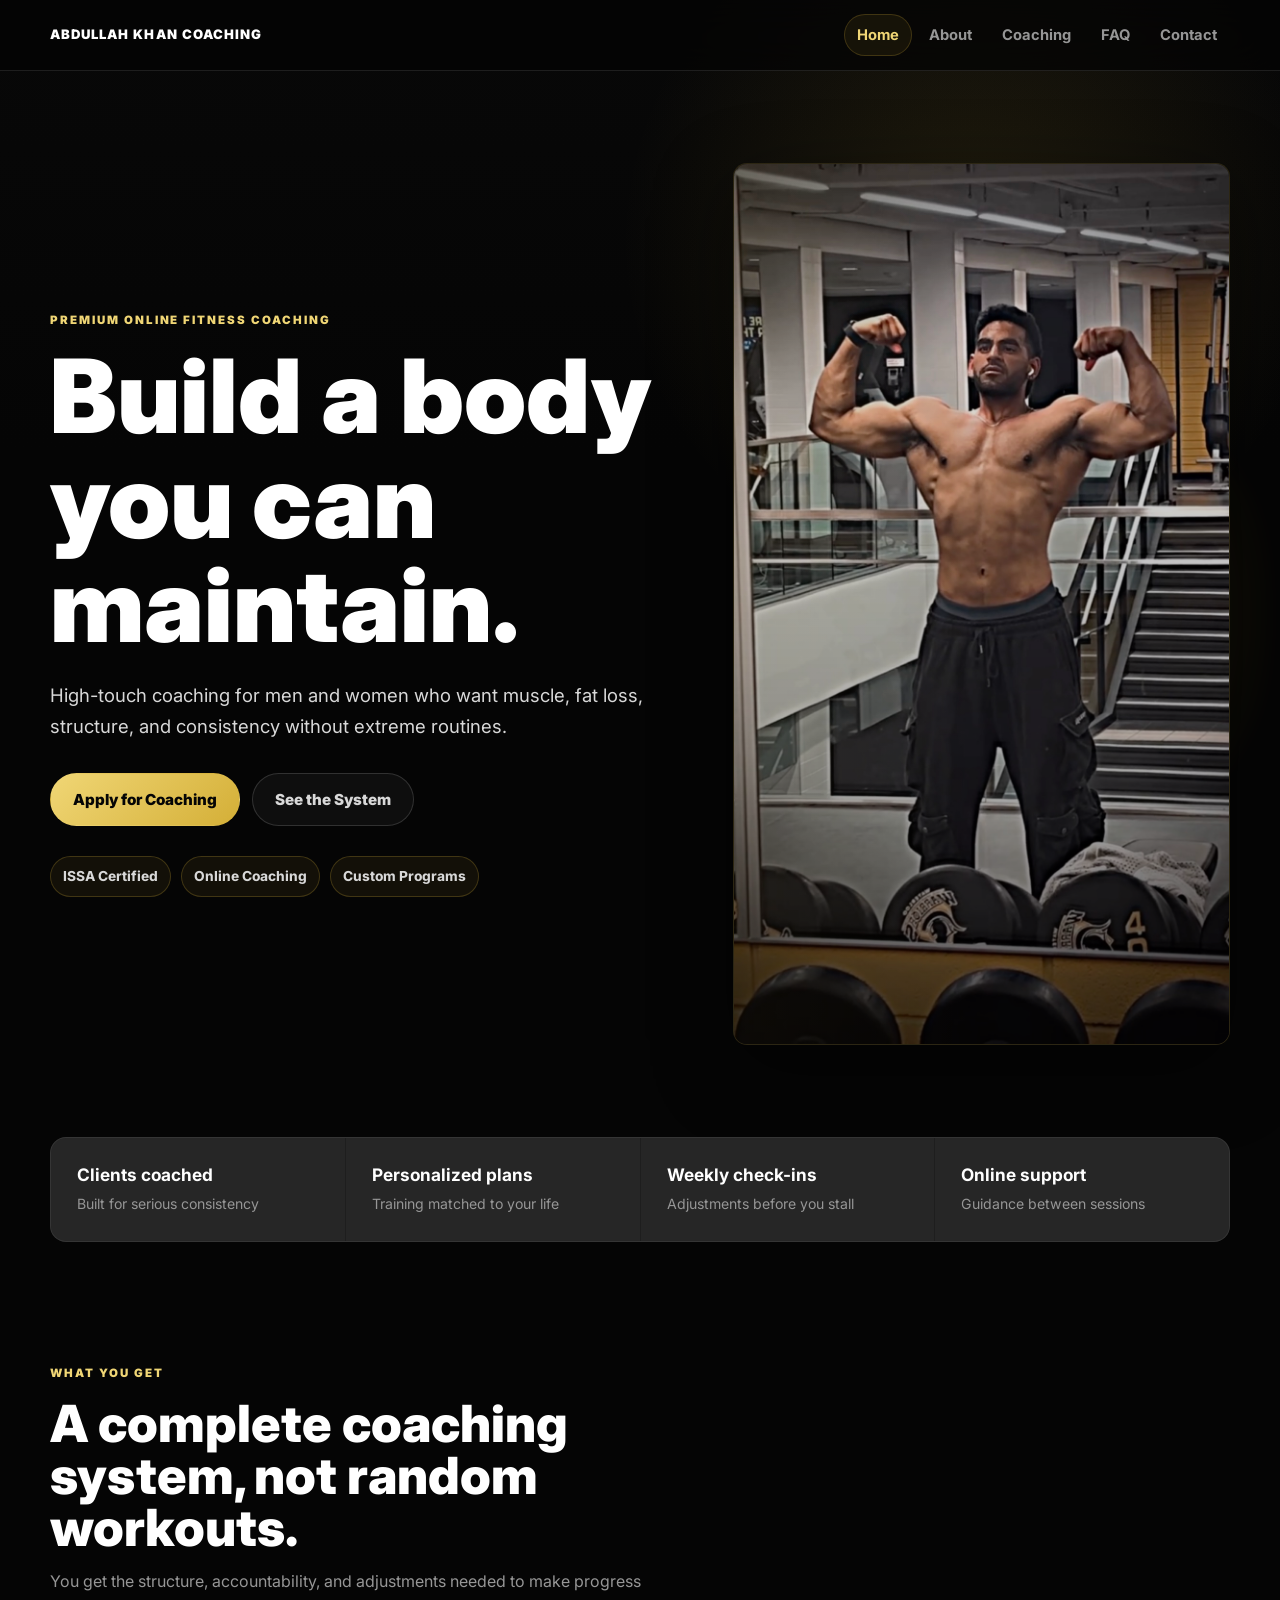
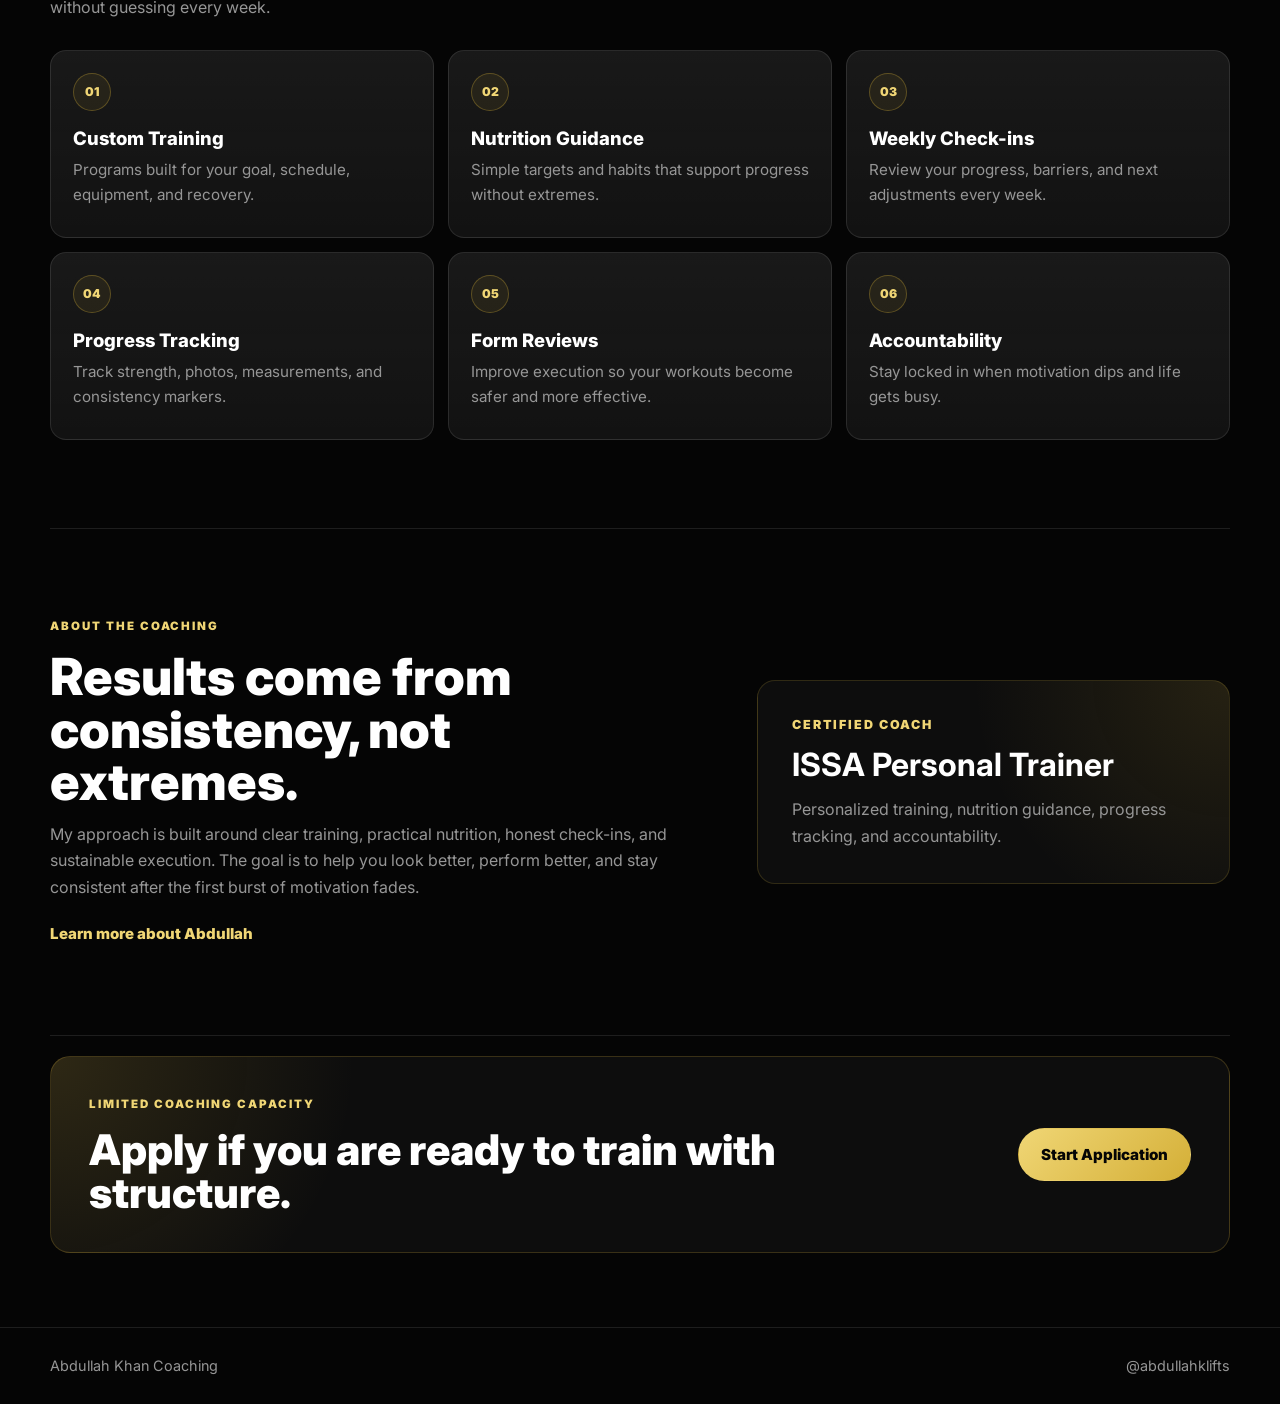
==== index.html @ 05a18d7c "Add files via upload" ====
<!DOCTYPE html>
<html lang="en">
<head>
  <meta charset="UTF-8">
  <meta name="viewport" content="width=device-width, initial-scale=1.0">
  <meta name="description" content="Premium online fitness coaching by ISSA certified trainer Abdullah Khan. Custom programs, nutrition guidance, check-ins, and accountability.">
  <title>Abdullah Khan Coaching | Premium Online Fitness Coaching</title>
  <link rel="preconnect" href="https://fonts.googleapis.com">
  <link rel="preconnect" href="https://fonts.gstatic.com" crossorigin>
  <link href="https://fonts.googleapis.com/css2?family=Inter:wght@400;500;600;700;800;900&display=swap" rel="stylesheet">
  <link rel="stylesheet" href="style.css">
  <script src="script.js" defer></script>
</head>
<body>
  <header class="site-header">
    <nav class="nav shell">
      <a class="brand" href="index.html">Abdullah Khan Coaching</a>
      <div class="nav-links" aria-label="Main navigation">
        <a class="active" href="index.html">Home</a>
        <a href="about.html">About</a>
        <a href="coaching.html">Coaching</a>
        <a href="faq.html">FAQ</a>
        <a href="contact.html">Contact</a>
      </div>
    </nav>
  </header>

  <main class="page-fade">
    <section class="hero shell reveal">
      <div class="hero-copy">
        <p class="eyebrow">Premium online fitness coaching</p>
        <h1>Build a body you can maintain.</h1>
        <p class="lead">High-touch coaching for men and women who want muscle, fat loss, structure, and consistency without extreme routines.</p>
        <div class="hero-actions">
          <a class="btn primary" href="contact.html">Apply for Coaching</a>
          <a class="btn secondary" href="coaching.html">See the System</a>
        </div>
        <div class="trust-badges" aria-label="Coaching trust badges">
          <span>ISSA Certified</span>
          <span>Online Coaching</span>
          <span>Custom Programs</span>
        </div>
      </div>

      <div class="hero-visual">
        <div class="image-glow"></div>
        <figure class="hero-media">
          <img src="hero-photo.jpg" alt="Abdullah Khan posing in a gym">
        </figure>
      </div>
    </section>

    <section class="trust-strip shell reveal" aria-label="Coaching highlights">
      <div><strong>Clients coached</strong><span>Built for serious consistency</span></div>
      <div><strong>Personalized plans</strong><span>Training matched to your life</span></div>
      <div><strong>Weekly check-ins</strong><span>Adjustments before you stall</span></div>
      <div><strong>Online support</strong><span>Guidance between sessions</span></div>
    </section>

    <section class="section shell reveal">
      <div class="section-heading compact">
        <p class="eyebrow">What you get</p>
        <h2>A complete coaching system, not random workouts.</h2>
        <p>You get the structure, accountability, and adjustments needed to make progress without guessing every week.</p>
      </div>

      <div class="premium-grid">
        <article class="icon-card">
          <span class="icon">01</span>
          <h3>Custom Training</h3>
          <p>Programs built for your goal, schedule, equipment, and recovery.</p>
        </article>
        <article class="icon-card">
          <span class="icon">02</span>
          <h3>Nutrition Guidance</h3>
          <p>Simple targets and habits that support progress without extremes.</p>
        </article>
        <article class="icon-card">
          <span class="icon">03</span>
          <h3>Weekly Check-ins</h3>
          <p>Review your progress, barriers, and next adjustments every week.</p>
        </article>
        <article class="icon-card">
          <span class="icon">04</span>
          <h3>Progress Tracking</h3>
          <p>Track strength, photos, measurements, and consistency markers.</p>
        </article>
        <article class="icon-card">
          <span class="icon">05</span>
          <h3>Form Reviews</h3>
          <p>Improve execution so your workouts become safer and more effective.</p>
        </article>
        <article class="icon-card">
          <span class="icon">06</span>
          <h3>Accountability</h3>
          <p>Stay locked in when motivation dips and life gets busy.</p>
        </article>
      </div>
    </section>

    <section class="section shell about-preview reveal">
      <div>
        <p class="eyebrow">About the coaching</p>
        <h2>Results come from consistency, not extremes.</h2>
        <p>My approach is built around clear training, practical nutrition, honest check-ins, and sustainable execution. The goal is to help you look better, perform better, and stay consistent after the first burst of motivation fades.</p>
        <a class="text-link" href="about.html">Learn more about Abdullah</a>
      </div>
      <aside class="cert-card">
        <span>Certified coach</span>
        <strong>ISSA Personal Trainer</strong>
        <p>Personalized training, nutrition guidance, progress tracking, and accountability.</p>
      </aside>
    </section>

    <section class="closing-cta shell reveal">
      <div>
        <p class="eyebrow">Limited coaching capacity</p>
        <h2>Apply if you are ready to train with structure.</h2>
      </div>
      <a class="btn primary" href="contact.html">Start Application</a>
    </section>
  </main>

  <footer class="footer">
    <div class="shell footer-inner">
      <p>Abdullah Khan Coaching</p>
      <p>@abdullahklifts</p>
    </div>
  </footer>
</body>
</html>
---- style.css ----
:root {
  --bg: #050505;
  --panel: #0c0c0c;
  --panel-2: #111111;
  --text: #ffffff;
  --soft: #d8d8d8;
  --muted: #969696;
  --line: rgba(255, 255, 255, 0.1);
  --gold: #d4af37;
  --gold-soft: #f0d675;
  --gold-faint: rgba(212, 175, 55, 0.14);
  --shadow: 0 24px 80px rgba(0, 0, 0, 0.48);
  --max: 1180px;
}

* {
  box-sizing: border-box;
  margin: 0;
  padding: 0;
}

html {
  scroll-behavior: smooth;
}

body {
  min-height: 100vh;
  background:
    radial-gradient(circle at 76% 8%, rgba(212, 175, 55, 0.13), transparent 22rem),
    linear-gradient(180deg, #080808 0%, var(--bg) 28rem);
  color: var(--text);
  font-family: Inter, system-ui, -apple-system, BlinkMacSystemFont, "Segoe UI", sans-serif;
  font-size: clamp(1rem, 1.2vw, 1.12rem);
  line-height: 1.65;
}

body::selection {
  background: var(--gold);
  color: #050505;
}

a {
  color: inherit;
}

img {
  display: block;
  max-width: 100%;
}

.shell {
  width: min(var(--max), calc(100% - 40px));
  margin-inline: auto;
}

.page-fade {
  animation: pageFade 520ms ease both;
}

.site-header {
  position: sticky;
  top: 0;
  z-index: 50;
  border-bottom: 1px solid var(--line);
  background: rgba(5, 5, 5, 0.76);
  backdrop-filter: blur(18px);
}

.nav {
  min-height: 70px;
  display: flex;
  align-items: center;
  justify-content: space-between;
  gap: 24px;
}

.brand {
  color: var(--text);
  font-size: clamp(0.82rem, 1vw, 0.94rem);
  font-weight: 900;
  letter-spacing: 0.08em;
  text-decoration: none;
  text-transform: uppercase;
  white-space: nowrap;
}

.nav-links {
  display: flex;
  align-items: center;
  gap: 4px;
}

.nav-links a {
  border: 1px solid transparent;
  border-radius: 999px;
  color: var(--muted);
  font-size: 0.92rem;
  font-weight: 700;
  padding: 8px 12px;
  text-decoration: none;
  transition: 220ms ease;
}

.nav-links a:hover,
.nav-links a.active {
  border-color: rgba(212, 175, 55, 0.22);
  background: rgba(212, 175, 55, 0.08);
  color: var(--gold-soft);
}

.hero {
  min-height: calc(100vh - 70px);
  display: grid;
  grid-template-columns: minmax(0, 1.02fr) minmax(360px, 0.82fr);
  align-items: center;
  gap: clamp(36px, 5vw, 70px);
  padding-block: clamp(56px, 8vw, 92px);
}

.hero-copy {
  max-width: 780px;
}

.eyebrow {
  color: var(--gold-soft);
  font-size: clamp(0.72rem, 0.9vw, 0.82rem);
  font-weight: 900;
  letter-spacing: 0.17em;
  margin-bottom: 14px;
  text-transform: uppercase;
}

h1,
h2,
h3 {
  letter-spacing: 0;
  line-height: 1.02;
}

h1 {
  max-width: 920px;
  font-size: clamp(4rem, 8vw, 8rem);
  font-weight: 900;
}

h2 {
  max-width: 720px;
  font-size: clamp(2rem, 4vw, 3.35rem);
  font-weight: 850;
}

h3 {
  font-size: clamp(1.02rem, 1.45vw, 1.22rem);
  font-weight: 800;
}

.lead {
  max-width: 650px;
  color: var(--soft);
  font-size: clamp(1rem, 1.45vw, 1.22rem);
  line-height: 1.7;
  margin-top: 22px;
}

.hero-actions {
  display: flex;
  flex-wrap: wrap;
  gap: 12px;
  margin-top: 30px;
}

.btn {
  min-height: 50px;
  display: inline-flex;
  align-items: center;
  justify-content: center;
  border: 1px solid transparent;
  border-radius: 999px;
  cursor: pointer;
  font: inherit;
  font-size: 0.95rem;
  font-weight: 850;
  padding: 13px 22px;
  text-decoration: none;
  transition: transform 220ms ease, box-shadow 220ms ease, border-color 220ms ease, background 220ms ease;
}

.btn:hover {
  transform: translateY(-2px);
}

.btn.primary {
  background: linear-gradient(135deg, var(--gold-soft), var(--gold));
  box-shadow: 0 0 0 rgba(212, 175, 55, 0);
  color: #050505;
}

.btn.primary:hover {
  box-shadow: 0 14px 34px rgba(212, 175, 55, 0.24);
}

.btn.secondary {
  border-color: rgba(255, 255, 255, 0.14);
  background: rgba(255, 255, 255, 0.04);
  color: var(--soft);
}

.trust-badges {
  display: flex;
  flex-wrap: wrap;
  gap: 10px;
  margin-top: 30px;
}

.trust-badges span {
  border: 1px solid rgba(212, 175, 55, 0.24);
  border-radius: 999px;
  background: rgba(212, 175, 55, 0.07);
  color: var(--soft);
  font-size: 0.86rem;
  font-weight: 750;
  padding: 8px 12px;
}

.hero-visual {
  position: relative;
  min-height: clamp(520px, 62vw, 710px);
}

.image-glow {
  position: absolute;
  inset: 10% -8% 8% 3%;
  border-radius: 32px;
  background: radial-gradient(circle, rgba(212, 175, 55, 0.25), transparent 64%);
  filter: blur(18px);
  opacity: 0.8;
}

.hero-media,
.portrait-card {
  position: relative;
  z-index: 2;
  height: 100%;
  min-height: inherit;
  overflow: hidden;
  border: 1px solid rgba(212, 175, 55, 0.16);
  border-radius: 14px;
  background: var(--panel);
  box-shadow: var(--shadow);
}

.hero-media::after,
.portrait-card::after {
  position: absolute;
  inset: 0;
  content: "";
  background:
    linear-gradient(180deg, rgba(0, 0, 0, 0.02), rgba(0, 0, 0, 0.48)),
    linear-gradient(90deg, rgba(212, 175, 55, 0.08), transparent 48%);
  pointer-events: none;
}

.hero-media img,
.portrait-card img {
  width: 100%;
  height: 100%;
  object-fit: cover;
  object-position: center top;
}

.trust-strip {
  display: grid;
  grid-template-columns: repeat(4, minmax(0, 1fr));
  gap: 1px;
  overflow: hidden;
  border: 1px solid var(--line);
  border-radius: 16px;
  background: var(--line);
  margin-bottom: 34px;
}

.trust-strip div {
  background: rgba(255, 255, 255, 0.035);
  padding: clamp(18px, 2.4vw, 26px);
}

.trust-strip strong,
.trust-strip span {
  display: block;
}

.trust-strip strong {
  color: var(--text);
  font-size: clamp(0.96rem, 1.35vw, 1.12rem);
  line-height: 1.25;
}

.trust-strip span {
  color: var(--muted);
  font-size: 0.88rem;
  margin-top: 6px;
}

.section {
  padding-block: clamp(58px, 7vw, 88px);
}

.section-heading {
  margin-bottom: 30px;
}

.section-heading.compact {
  max-width: 760px;
}

.section-heading p:not(.eyebrow) {
  max-width: 620px;
  color: var(--muted);
  margin-top: 14px;
}

.premium-grid {
  display: grid;
  grid-template-columns: repeat(3, minmax(0, 1fr));
  gap: 14px;
}

.icon-card {
  min-height: 188px;
  border: 1px solid var(--line);
  border-radius: 16px;
  background:
    linear-gradient(180deg, rgba(255, 255, 255, 0.055), rgba(255, 255, 255, 0.025)),
    var(--panel);
  padding: 22px;
  transition: transform 220ms ease, border-color 220ms ease, background 220ms ease, box-shadow 220ms ease;
}

.icon-card:hover {
  transform: translateY(-6px);
  border-color: rgba(212, 175, 55, 0.42);
  background:
    linear-gradient(180deg, rgba(212, 175, 55, 0.08), rgba(255, 255, 255, 0.025)),
    var(--panel);
  box-shadow: 0 20px 56px rgba(0, 0, 0, 0.34);
}

.icon {
  width: 38px;
  height: 38px;
  display: inline-flex;
  align-items: center;
  justify-content: center;
  border: 1px solid rgba(212, 175, 55, 0.32);
  border-radius: 50%;
  background: rgba(212, 175, 55, 0.08);
  color: var(--gold-soft);
  font-size: 0.76rem;
  font-weight: 900;
  margin-bottom: 18px;
}

.icon-card p {
  color: var(--muted);
  font-size: 0.95rem;
  line-height: 1.6;
  margin-top: 10px;
}

.about-preview,
.about-story,
.application-layout {
  display: grid;
  grid-template-columns: minmax(0, 1fr) minmax(300px, 0.72fr);
  gap: clamp(24px, 4vw, 50px);
  align-items: center;
}

.about-preview {
  border-top: 1px solid var(--line);
  border-bottom: 1px solid var(--line);
}

.about-preview p:not(.eyebrow),
.story-content p,
.application-side p {
  max-width: 620px;
  color: var(--muted);
  margin-top: 14px;
}

.text-link {
  display: inline-flex;
  color: var(--gold-soft);
  font-size: 0.94rem;
  font-weight: 850;
  margin-top: 22px;
  text-decoration: none;
}

.text-link:hover {
  text-decoration: underline;
}

.cert-card,
.story-content,
.application-side {
  border: 1px solid rgba(212, 175, 55, 0.18);
  border-radius: 18px;
  background:
    radial-gradient(circle at top right, rgba(212, 175, 55, 0.12), transparent 16rem),
    rgba(255, 255, 255, 0.035);
  padding: clamp(24px, 3.5vw, 34px);
}

.cert-card span {
  color: var(--gold-soft);
  display: block;
  font-size: 0.78rem;
  font-weight: 900;
  letter-spacing: 0.15em;
  margin-bottom: 12px;
  text-transform: uppercase;
}

.cert-card strong {
  display: block;
  font-size: clamp(1.5rem, 2.5vw, 2.1rem);
  line-height: 1.08;
}

.cert-card p {
  color: var(--muted);
  margin-top: 12px;
}

.closing-cta {
  display: flex;
  align-items: center;
  justify-content: space-between;
  gap: 24px;
  border: 1px solid rgba(212, 175, 55, 0.22);
  border-radius: 20px;
  background:
    radial-gradient(circle at top left, rgba(212, 175, 55, 0.16), transparent 19rem),
    rgba(255, 255, 255, 0.035);
  margin-block: 20px 74px;
  padding: clamp(24px, 4vw, 38px);
}

.closing-cta h2 {
  max-width: 760px;
  font-size: clamp(1.8rem, 3.3vw, 2.85rem);
}

.page-hero {
  padding-block: clamp(70px, 9vw, 118px) clamp(24px, 4vw, 44px);
}

.page-hero h1 {
  max-width: 880px;
  font-size: clamp(3.1rem, 6.4vw, 5.6rem);
}

.about-story {
  grid-template-columns: minmax(300px, 0.72fr) minmax(0, 1fr);
}

.portrait-card {
  min-height: 560px;
}

.mini-stats {
  display: grid;
  grid-template-columns: repeat(3, minmax(0, 1fr));
  gap: 12px;
  margin-top: 26px;
}

.mini-stats div {
  border-top: 1px solid var(--line);
  padding-top: 14px;
}

.mini-stats strong,
.mini-stats span {
  display: block;
}

.mini-stats strong {
  color: var(--gold-soft);
  font-size: 1.2rem;
  line-height: 1;
}

.mini-stats span {
  color: var(--muted);
  font-size: 0.84rem;
  margin-top: 5px;
}

.timeline {
  position: relative;
  display: grid;
  grid-template-columns: repeat(4, minmax(0, 1fr));
  gap: 16px;
}

.premium-timeline::before {
  position: absolute;
  top: 31px;
  left: 8%;
  right: 8%;
  height: 1px;
  content: "";
  background: linear-gradient(90deg, transparent, rgba(212, 175, 55, 0.55), transparent);
}

.timeline article {
  position: relative;
  z-index: 2;
  border: 1px solid var(--line);
  border-radius: 16px;
  background: rgba(255, 255, 255, 0.035);
  padding: 22px;
}

.step-icon {
  width: 42px;
  height: 42px;
  display: inline-flex;
  align-items: center;
  justify-content: center;
  border: 1px solid rgba(212, 175, 55, 0.42);
  border-radius: 50%;
  background: #080808;
  color: var(--gold-soft);
  font-weight: 900;
  margin-bottom: 22px;
}

.timeline p {
  color: var(--muted);
  font-size: 0.94rem;
  margin-top: 10px;
}

.program-list {
  grid-template-columns: repeat(4, minmax(0, 1fr));
}

.faq-wrap {
  padding-top: 24px;
}

.accordion {
  max-width: 900px;
}

.accordion-item {
  overflow: hidden;
  border: 1px solid var(--line);
  border-radius: 16px;
  background: rgba(255, 255, 255, 0.035);
  margin-bottom: 12px;
  transition: border-color 220ms ease, background 220ms ease;
}

.accordion-item.active {
  border-color: rgba(212, 175, 55, 0.36);
  background: rgba(212, 175, 55, 0.055);
}

.accordion-trigger {
  width: 100%;
  display: flex;
  align-items: center;
  justify-content: space-between;
  gap: 18px;
  border: 0;
  background: transparent;
  color: var(--text);
  cursor: pointer;
  font: inherit;
  font-size: clamp(1rem, 1.4vw, 1.18rem);
  font-weight: 800;
  padding: 20px 22px;
  text-align: left;
}

.accordion-trigger span {
  width: 24px;
  height: 24px;
  position: relative;
  flex: 0 0 auto;
  border: 1px solid rgba(212, 175, 55, 0.35);
  border-radius: 50%;
}

.accordion-trigger span::before,
.accordion-trigger span::after {
  position: absolute;
  inset: 50% auto auto 50%;
  width: 10px;
  height: 2px;
  content: "";
  background: var(--gold-soft);
  transform: translate(-50%, -50%);
}

.accordion-trigger span::after {
  transform: translate(-50%, -50%) rotate(90deg);
  transition: transform 220ms ease;
}

.accordion-item.active .accordion-trigger span::after {
  transform: translate(-50%, -50%) rotate(0deg);
}

.accordion-panel {
  max-height: 0;
  overflow: hidden;
  transition: max-height 300ms ease;
}

.accordion-panel p {
  color: var(--muted);
  padding: 0 22px 22px;
}

.application-layout {
  grid-template-columns: minmax(0, 1.12fr) minmax(310px, 0.68fr);
  align-items: start;
  padding-top: 28px;
}

.premium-form {
  display: grid;
  gap: 16px;
  border: 1px solid rgba(212, 175, 55, 0.18);
  border-radius: 20px;
  background: rgba(255, 255, 255, 0.035);
  padding: clamp(22px, 3.2vw, 34px);
}

.form-progress {
  display: grid;
  gap: 10px;
  margin-bottom: 6px;
}

.form-progress span {
  color: var(--muted);
  font-size: 0.86rem;
  font-weight: 800;
  text-transform: uppercase;
  letter-spacing: 0.08em;
}

.form-progress b {
  color: var(--gold-soft);
}

.form-progress div {
  height: 7px;
  overflow: hidden;
  border-radius: 999px;
  background: rgba(255, 255, 255, 0.09);
}

.form-progress i {
  width: 0%;
  height: 100%;
  display: block;
  border-radius: inherit;
  background: linear-gradient(90deg, var(--gold), var(--gold-soft));
  transition: width 220ms ease;
}

.form-grid {
  display: grid;
  grid-template-columns: repeat(2, minmax(0, 1fr));
  gap: 14px;
}

.premium-form label {
  display: grid;
  gap: 8px;
  color: var(--soft);
  font-size: 0.9rem;
  font-weight: 800;
}

.premium-form input,
.premium-form select,
.premium-form textarea {
  width: 100%;
  border: 1px solid var(--line);
  border-radius: 14px;
  background: rgba(5, 5, 5, 0.62);
  color: var(--text);
  font: inherit;
  font-size: 0.96rem;
  outline: none;
  padding: 14px 15px;
  transition: border-color 200ms ease, background 200ms ease, box-shadow 200ms ease;
}

.premium-form textarea {
  resize: vertical;
}

.premium-form input:focus,
.premium-form select:focus,
.premium-form textarea:focus {
  border-color: rgba(212, 175, 55, 0.58);
  background: rgba(255, 255, 255, 0.055);
  box-shadow: 0 0 0 4px rgba(212, 175, 55, 0.08);
}

.premium-form button {
  justify-self: start;
}

.contact-links {
  display: grid;
  gap: 10px;
  margin-top: 22px;
}

.contact-links a {
  border: 1px solid var(--line);
  border-radius: 14px;
  color: var(--soft);
  font-size: 0.95rem;
  font-weight: 780;
  padding: 13px 15px;
  text-decoration: none;
  transition: border-color 200ms ease, color 200ms ease, background 200ms ease;
}

.contact-links a:hover {
  border-color: rgba(212, 175, 55, 0.44);
  background: rgba(212, 175, 55, 0.06);
  color: var(--gold-soft);
}

.footer {
  border-top: 1px solid var(--line);
  color: var(--muted);
  padding-block: 26px;
}

.footer-inner {
  display: flex;
  align-items: center;
  justify-content: space-between;
  gap: 18px;
  font-size: 0.9rem;
}

.reveal {
  opacity: 0;
  transform: translateY(20px);
  transition: opacity 650ms ease, transform 650ms ease;
}

.reveal.visible {
  opacity: 1;
  transform: translateY(0);
}

@keyframes pageFade {
  from {
    opacity: 0;
  }
  to {
    opacity: 1;
  }
}

@media (prefers-reduced-motion: reduce) {
  *,
  *::before,
  *::after {
    animation-duration: 0.01ms !important;
    animation-iteration-count: 1 !important;
    scroll-behavior: auto !important;
    transition-duration: 0.01ms !important;
  }
}

@media (max-width: 1040px) {
  .hero,
  .about-preview,
  .about-story,
  .application-layout {
    grid-template-columns: 1fr;
  }

  .hero {
    min-height: auto;
  }

  .hero-visual {
    min-height: 650px;
  }

  .trust-strip,
  .timeline,
  .program-list {
    grid-template-columns: repeat(2, minmax(0, 1fr));
  }

  .premium-timeline::before {
    display: none;
  }
}

@media (max-width: 760px) {
  .shell {
    width: min(100% - 28px, var(--max));
  }

  .nav {
    align-items: flex-start;
    flex-direction: column;
    gap: 12px;
    padding-block: 14px;
  }

  .nav-links {
    width: 100%;
    overflow-x: auto;
    padding-bottom: 4px;
  }

  .nav-links a {
    white-space: nowrap;
  }

  .hero-visual {
    min-height: 560px;
  }

  .premium-grid,
  .trust-strip,
  .timeline,
  .program-list,
  .form-grid,
  .mini-stats {
    grid-template-columns: 1fr;
  }

  .closing-cta,
  .footer-inner {
    align-items: flex-start;
    flex-direction: column;
  }

}

@media (max-width: 480px) {
  .brand {
    white-space: normal;
  }

  .hero-visual,
  .portrait-card {
    min-height: 500px;
  }

}
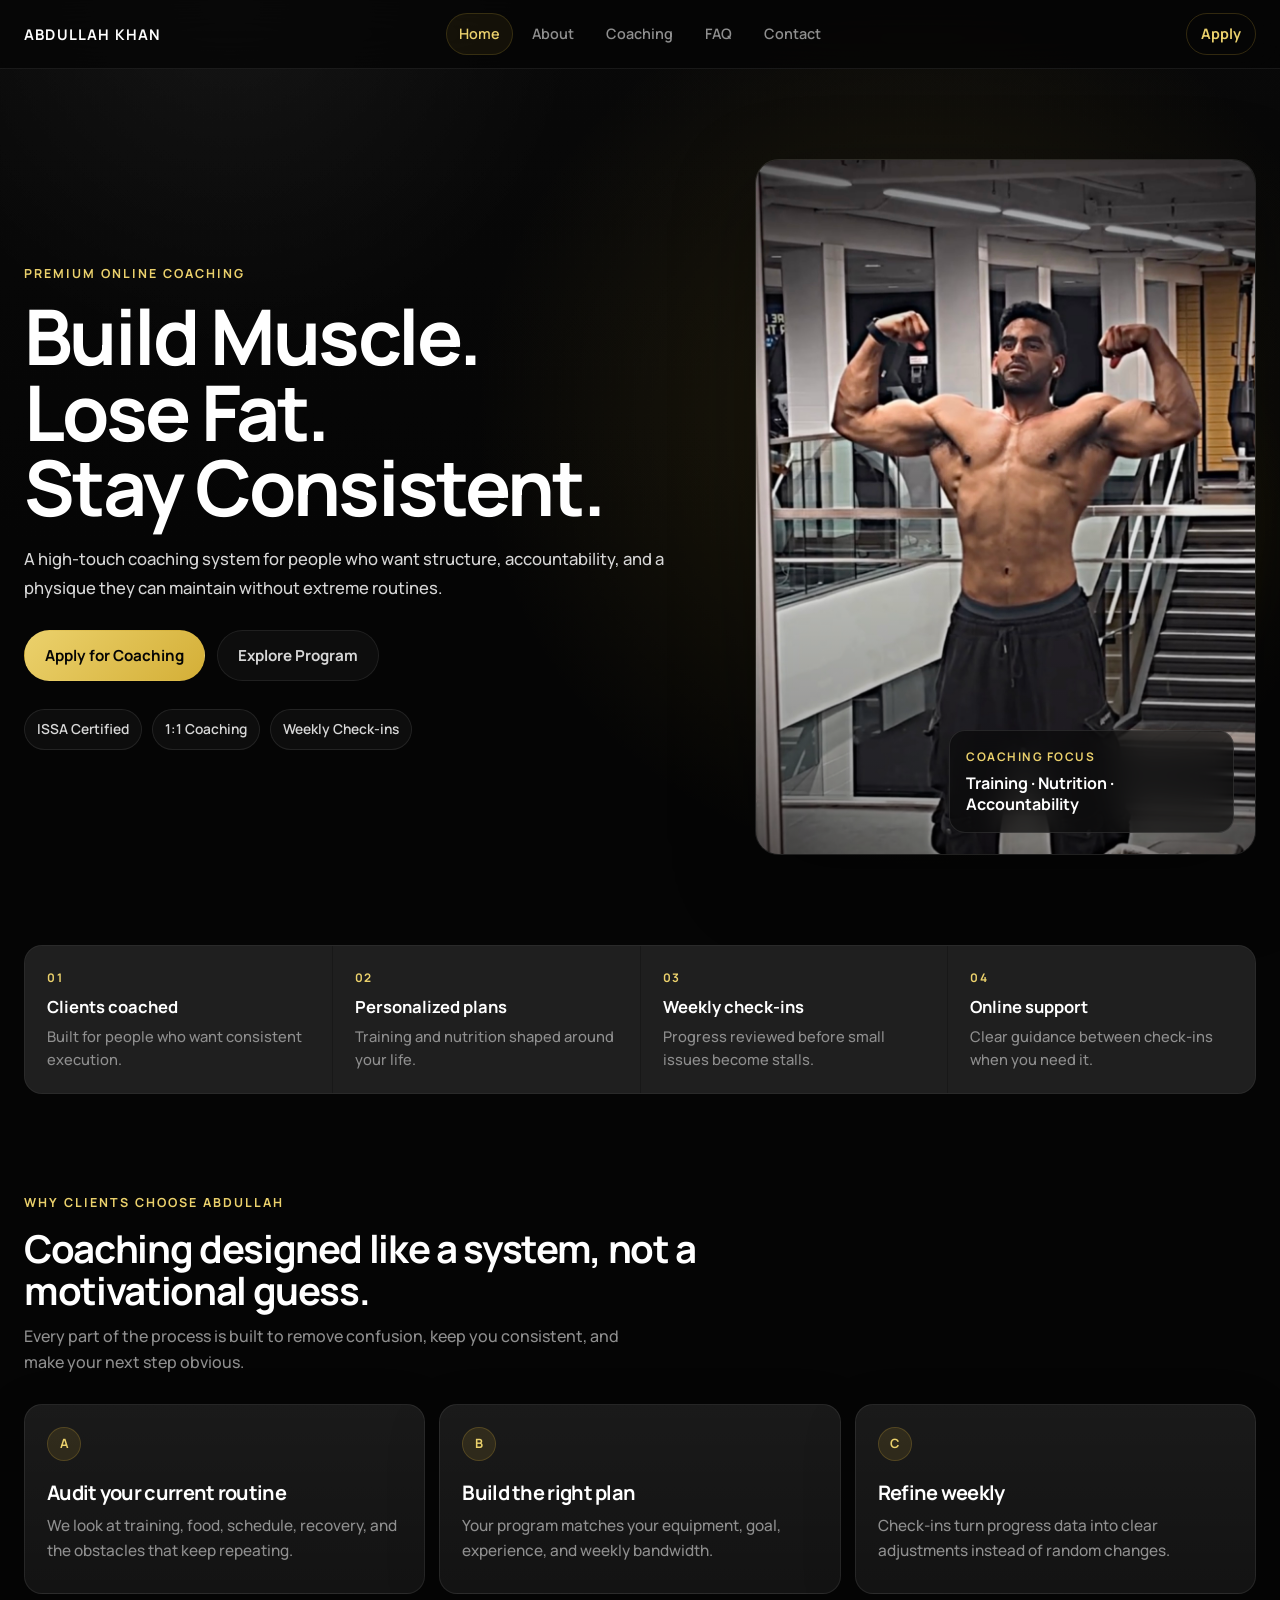
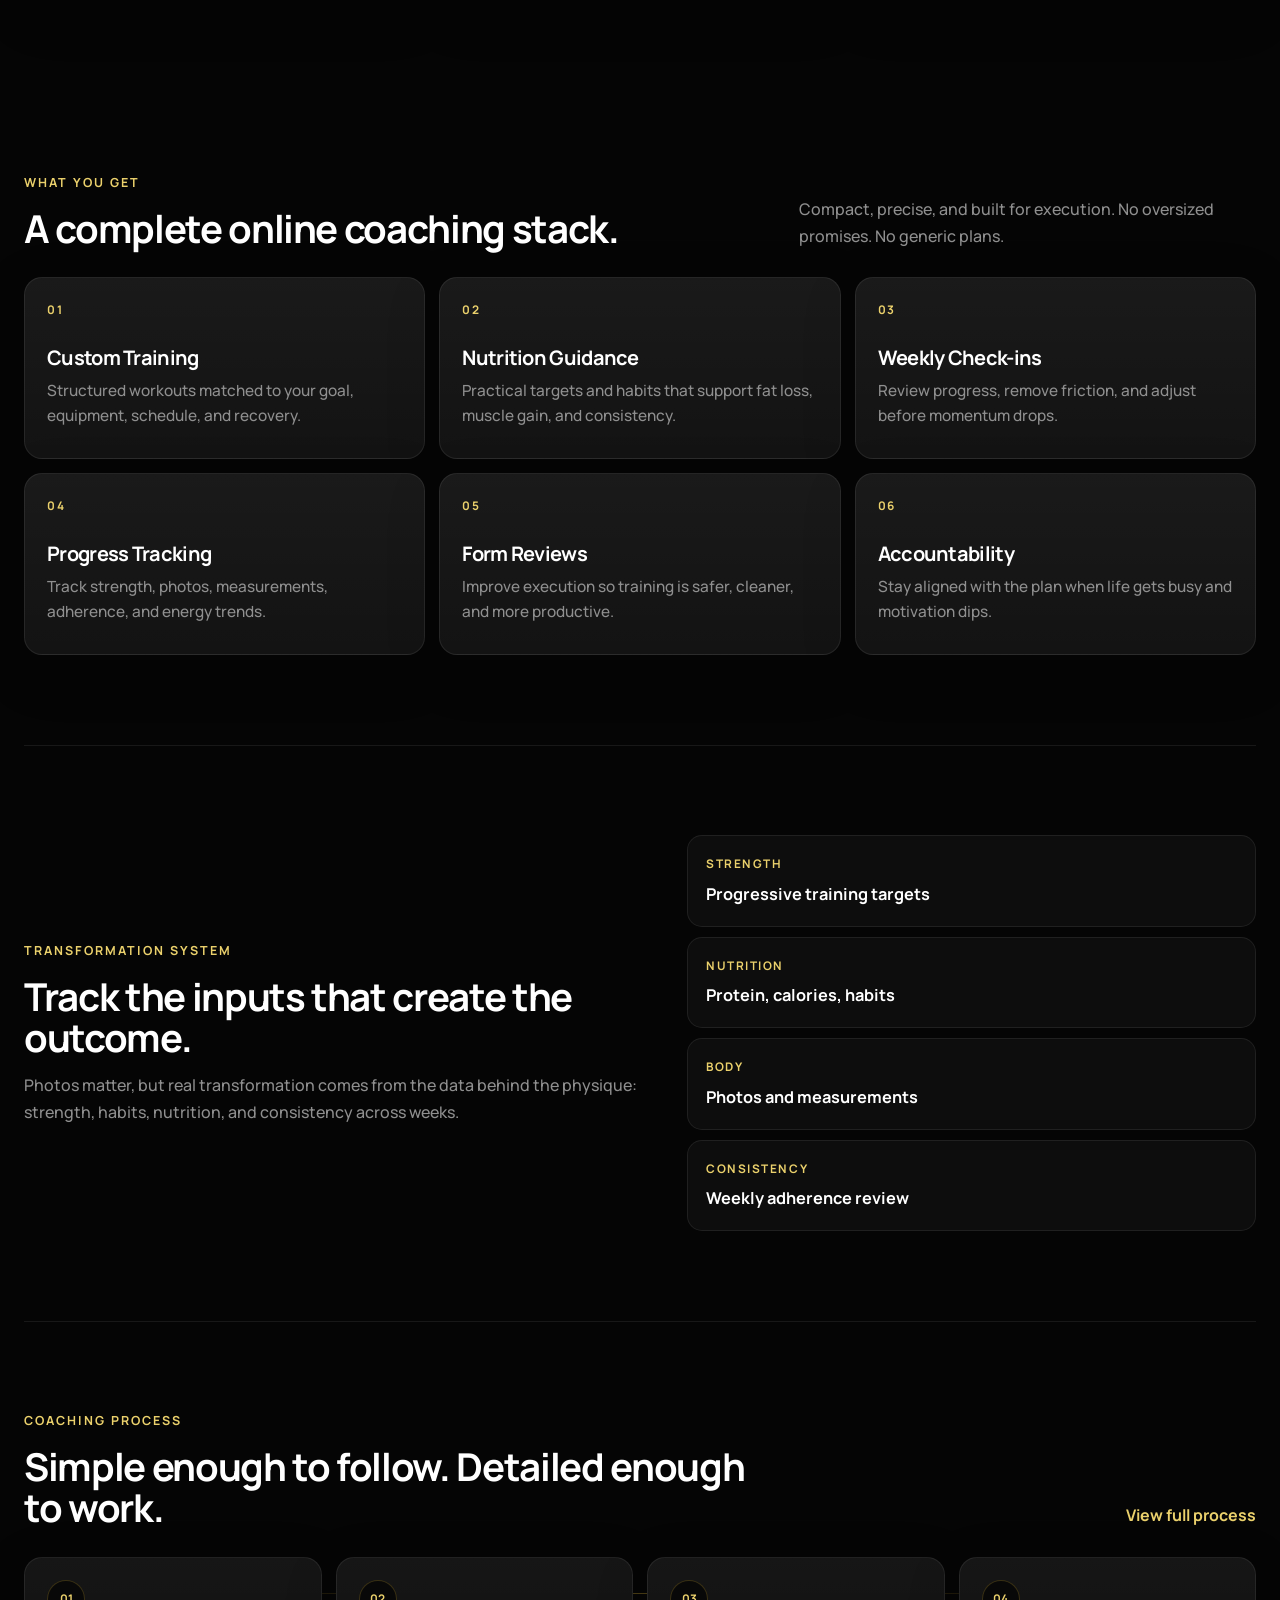
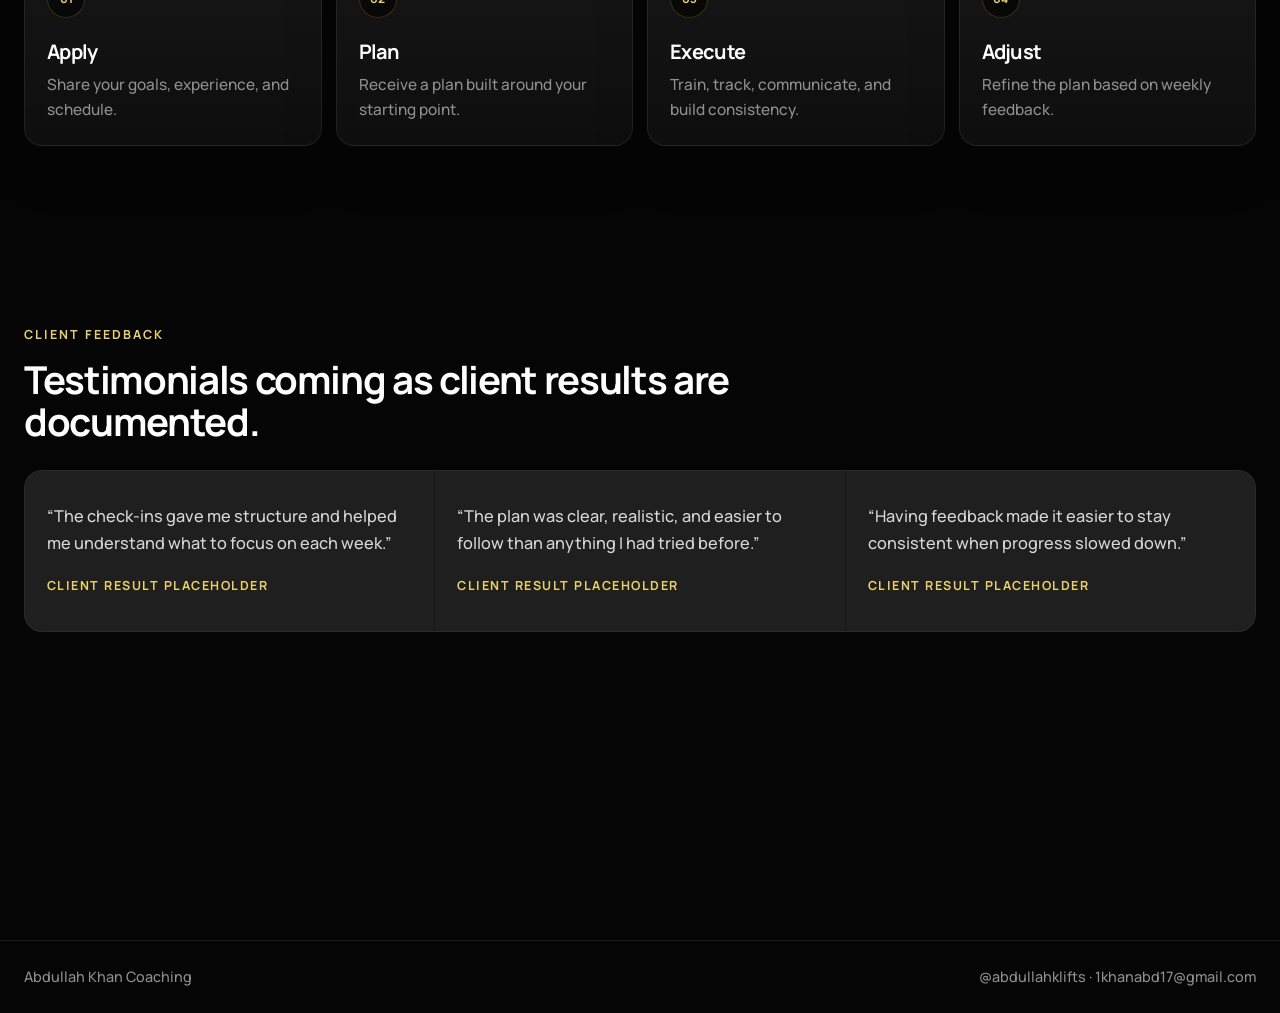
==== commit e1b4cdff: "Add files via upload" ====
--- a/index.html
+++ b/index.html
@@ -3,18 +3,18 @@
 <head>
   <meta charset="UTF-8">
   <meta name="viewport" content="width=device-width, initial-scale=1.0">
-  <meta name="description" content="Premium online fitness coaching by ISSA certified trainer Abdullah Khan. Custom programs, nutrition guidance, check-ins, and accountability.">
+  <meta name="description" content="Premium online fitness coaching by ISSA certified trainer Abdullah Khan. Custom training, nutrition guidance, weekly check-ins, and accountability.">
   <title>Abdullah Khan Coaching | Premium Online Fitness Coaching</title>
   <link rel="preconnect" href="https://fonts.googleapis.com">
   <link rel="preconnect" href="https://fonts.gstatic.com" crossorigin>
-  <link href="https://fonts.googleapis.com/css2?family=Inter:wght@400;500;600;700;800;900&display=swap" rel="stylesheet">
+  <link href="https://fonts.googleapis.com/css2?family=Manrope:wght@500;600;700&display=swap" rel="stylesheet">
   <link rel="stylesheet" href="style.css">
   <script src="script.js" defer></script>
 </head>
 <body>
   <header class="site-header">
     <nav class="nav shell">
-      <a class="brand" href="index.html">Abdullah Khan Coaching</a>
+      <a class="brand" href="index.html">Abdullah Khan</a>
       <div class="nav-links" aria-label="Main navigation">
         <a class="active" href="index.html">Home</a>
         <a href="about.html">About</a>
@@ -22,109 +22,160 @@
         <a href="faq.html">FAQ</a>
         <a href="contact.html">Contact</a>
       </div>
+      <a class="nav-cta" href="contact.html">Apply</a>
     </nav>
   </header>
 
-  <main class="page-fade">
+  <main class="page-transition">
     <section class="hero shell reveal">
-      <div class="hero-copy">
-        <p class="eyebrow">Premium online fitness coaching</p>
-        <h1>Build a body you can maintain.</h1>
-        <p class="lead">High-touch coaching for men and women who want muscle, fat loss, structure, and consistency without extreme routines.</p>
+      <div class="hero-content">
+        <p class="eyebrow">Premium online coaching</p>
+        <h1>Build Muscle.<br>Lose Fat.<br>Stay Consistent.</h1>
+        <p class="hero-lead">A high-touch coaching system for people who want structure, accountability, and a physique they can maintain without extreme routines.</p>
         <div class="hero-actions">
-          <a class="btn primary" href="contact.html">Apply for Coaching</a>
-          <a class="btn secondary" href="coaching.html">See the System</a>
+          <a class="button primary" href="contact.html">Apply for Coaching</a>
+          <a class="button secondary" href="coaching.html">Explore Program</a>
         </div>
-        <div class="trust-badges" aria-label="Coaching trust badges">
+        <div class="hero-badges" aria-label="Credibility badges">
           <span>ISSA Certified</span>
-          <span>Online Coaching</span>
-          <span>Custom Programs</span>
+          <span>1:1 Coaching</span>
+          <span>Weekly Check-ins</span>
         </div>
       </div>
 
-      <div class="hero-visual">
-        <div class="image-glow"></div>
-        <figure class="hero-media">
+      <div class="hero-image-wrap">
+        <div class="photo-glow"></div>
+        <figure class="hero-image">
           <img src="hero-photo.jpg" alt="Abdullah Khan posing in a gym">
         </figure>
+        <div class="hero-metric">
+          <span>Coaching focus</span>
+          <strong>Training · Nutrition · Accountability</strong>
+        </div>
       </div>
     </section>
 
-    <section class="trust-strip shell reveal" aria-label="Coaching highlights">
-      <div><strong>Clients coached</strong><span>Built for serious consistency</span></div>
-      <div><strong>Personalized plans</strong><span>Training matched to your life</span></div>
-      <div><strong>Weekly check-ins</strong><span>Adjustments before you stall</span></div>
-      <div><strong>Online support</strong><span>Guidance between sessions</span></div>
+    <section class="metric-strip shell reveal" aria-label="Why clients choose Abdullah">
+      <div>
+        <span>01</span>
+        <strong>Clients coached</strong>
+        <p>Built for people who want consistent execution.</p>
+      </div>
+      <div>
+        <span>02</span>
+        <strong>Personalized plans</strong>
+        <p>Training and nutrition shaped around your life.</p>
+      </div>
+      <div>
+        <span>03</span>
+        <strong>Weekly check-ins</strong>
+        <p>Progress reviewed before small issues become stalls.</p>
+      </div>
+      <div>
+        <span>04</span>
+        <strong>Online support</strong>
+        <p>Clear guidance between check-ins when you need it.</p>
+      </div>
     </section>
 
     <section class="section shell reveal">
-      <div class="section-heading compact">
-        <p class="eyebrow">What you get</p>
-        <h2>A complete coaching system, not random workouts.</h2>
-        <p>You get the structure, accountability, and adjustments needed to make progress without guessing every week.</p>
+      <div class="section-header">
+        <p class="eyebrow">Why clients choose Abdullah</p>
+        <h2>Coaching designed like a system, not a motivational guess.</h2>
+        <p>Every part of the process is built to remove confusion, keep you consistent, and make your next step obvious.</p>
       </div>
-
-      <div class="premium-grid">
-        <article class="icon-card">
-          <span class="icon">01</span>
-          <h3>Custom Training</h3>
-          <p>Programs built for your goal, schedule, equipment, and recovery.</p>
+      <div class="feature-row">
+        <article>
+          <span class="tiny-icon">A</span>
+          <h3>Audit your current routine</h3>
+          <p>We look at training, food, schedule, recovery, and the obstacles that keep repeating.</p>
         </article>
-        <article class="icon-card">
-          <span class="icon">02</span>
-          <h3>Nutrition Guidance</h3>
-          <p>Simple targets and habits that support progress without extremes.</p>
+        <article>
+          <span class="tiny-icon">B</span>
+          <h3>Build the right plan</h3>
+          <p>Your program matches your equipment, goal, experience, and weekly bandwidth.</p>
         </article>
-        <article class="icon-card">
-          <span class="icon">03</span>
-          <h3>Weekly Check-ins</h3>
-          <p>Review your progress, barriers, and next adjustments every week.</p>
-        </article>
-        <article class="icon-card">
-          <span class="icon">04</span>
-          <h3>Progress Tracking</h3>
-          <p>Track strength, photos, measurements, and consistency markers.</p>
-        </article>
-        <article class="icon-card">
-          <span class="icon">05</span>
-          <h3>Form Reviews</h3>
-          <p>Improve execution so your workouts become safer and more effective.</p>
-        </article>
-        <article class="icon-card">
-          <span class="icon">06</span>
-          <h3>Accountability</h3>
-          <p>Stay locked in when motivation dips and life gets busy.</p>
+        <article>
+          <span class="tiny-icon">C</span>
+          <h3>Refine weekly</h3>
+          <p>Check-ins turn progress data into clear adjustments instead of random changes.</p>
         </article>
       </div>
     </section>
 
-    <section class="section shell about-preview reveal">
-      <div>
-        <p class="eyebrow">About the coaching</p>
-        <h2>Results come from consistency, not extremes.</h2>
-        <p>My approach is built around clear training, practical nutrition, honest check-ins, and sustainable execution. The goal is to help you look better, perform better, and stay consistent after the first burst of motivation fades.</p>
-        <a class="text-link" href="about.html">Learn more about Abdullah</a>
+    <section class="section shell reveal">
+      <div class="section-header split-header">
+        <div>
+          <p class="eyebrow">What you get</p>
+          <h2>A complete online coaching stack.</h2>
+        </div>
+        <p>Compact, precise, and built for execution. No oversized promises. No generic plans.</p>
       </div>
-      <aside class="cert-card">
-        <span>Certified coach</span>
-        <strong>ISSA Personal Trainer</strong>
-        <p>Personalized training, nutrition guidance, progress tracking, and accountability.</p>
-      </aside>
+      <div class="card-grid six">
+        <article class="premium-card"><span>01</span><h3>Custom Training</h3><p>Structured workouts matched to your goal, equipment, schedule, and recovery.</p></article>
+        <article class="premium-card"><span>02</span><h3>Nutrition Guidance</h3><p>Practical targets and habits that support fat loss, muscle gain, and consistency.</p></article>
+        <article class="premium-card"><span>03</span><h3>Weekly Check-ins</h3><p>Review progress, remove friction, and adjust before momentum drops.</p></article>
+        <article class="premium-card"><span>04</span><h3>Progress Tracking</h3><p>Track strength, photos, measurements, adherence, and energy trends.</p></article>
+        <article class="premium-card"><span>05</span><h3>Form Reviews</h3><p>Improve execution so training is safer, cleaner, and more productive.</p></article>
+        <article class="premium-card"><span>06</span><h3>Accountability</h3><p>Stay aligned with the plan when life gets busy and motivation dips.</p></article>
+      </div>
     </section>
 
-    <section class="closing-cta shell reveal">
+    <section class="section shell visual-panel reveal">
       <div>
-        <p class="eyebrow">Limited coaching capacity</p>
-        <h2>Apply if you are ready to train with structure.</h2>
+        <p class="eyebrow">Transformation system</p>
+        <h2>Track the inputs that create the outcome.</h2>
+        <p>Photos matter, but real transformation comes from the data behind the physique: strength, habits, nutrition, and consistency across weeks.</p>
       </div>
-      <a class="btn primary" href="contact.html">Start Application</a>
+      <div class="stacked-insights" aria-label="Transformation tracking">
+        <div><span>Strength</span><strong>Progressive training targets</strong></div>
+        <div><span>Nutrition</span><strong>Protein, calories, habits</strong></div>
+        <div><span>Body</span><strong>Photos and measurements</strong></div>
+        <div><span>Consistency</span><strong>Weekly adherence review</strong></div>
+      </div>
+    </section>
+
+    <section class="section shell reveal">
+      <div class="section-header split-header">
+        <div>
+          <p class="eyebrow">Coaching process</p>
+          <h2>Simple enough to follow. Detailed enough to work.</h2>
+        </div>
+        <a class="text-link" href="coaching.html">View full process</a>
+      </div>
+      <div class="process-line">
+        <article><span>01</span><h3>Apply</h3><p>Share your goals, experience, and schedule.</p></article>
+        <article><span>02</span><h3>Plan</h3><p>Receive a plan built around your starting point.</p></article>
+        <article><span>03</span><h3>Execute</h3><p>Train, track, communicate, and build consistency.</p></article>
+        <article><span>04</span><h3>Adjust</h3><p>Refine the plan based on weekly feedback.</p></article>
+      </div>
+    </section>
+
+    <section class="section shell reveal">
+      <div class="section-header">
+        <p class="eyebrow">Client feedback</p>
+        <h2>Testimonials coming as client results are documented.</h2>
+      </div>
+      <div class="testimonial-grid">
+        <article><p>“The check-ins gave me structure and helped me understand what to focus on each week.”</p><span>Client result placeholder</span></article>
+        <article><p>“The plan was clear, realistic, and easier to follow than anything I had tried before.”</p><span>Client result placeholder</span></article>
+        <article><p>“Having feedback made it easier to stay consistent when progress slowed down.”</p><span>Client result placeholder</span></article>
+      </div>
+    </section>
+
+    <section class="cta-band shell reveal">
+      <div>
+        <p class="eyebrow">Apply for coaching</p>
+        <h2>Ready to train with a plan built around you?</h2>
+      </div>
+      <a class="button primary" href="contact.html">Start Application</a>
     </section>
   </main>
 
   <footer class="footer">
     <div class="shell footer-inner">
       <p>Abdullah Khan Coaching</p>
-      <p>@abdullahklifts</p>
+      <p>@abdullahklifts · 1khanabd17@gmail.com</p>
     </div>
   </footer>
 </body>
--- a/style.css
+++ b/style.css
@@ -1,16 +1,17 @@
 :root {
   --bg: #050505;
-  --panel: #0c0c0c;
-  --panel-2: #111111;
-  --text: #ffffff;
-  --soft: #d8d8d8;
-  --muted: #969696;
-  --line: rgba(255, 255, 255, 0.1);
+  --ink: #ffffff;
+  --soft: #d7d7d7;
+  --muted: #8f8f8f;
+  --panel: rgba(255, 255, 255, 0.035);
+  --panel-strong: rgba(255, 255, 255, 0.055);
+  --line: rgba(255, 255, 255, 0.08);
   --gold: #d4af37;
-  --gold-soft: #f0d675;
-  --gold-faint: rgba(212, 175, 55, 0.14);
-  --shadow: 0 24px 80px rgba(0, 0, 0, 0.48);
-  --max: 1180px;
+  --gold-soft: #ebd16c;
+  --gold-dim: rgba(212, 175, 55, 0.12);
+  --shadow: 0 24px 80px rgba(0, 0, 0, 0.34);
+  --radius: 18px;
+  --max: 1400px;
 }
 
 * {
@@ -26,11 +27,13 @@
 body {
   min-height: 100vh;
   background:
-    radial-gradient(circle at 76% 8%, rgba(212, 175, 55, 0.13), transparent 22rem),
-    linear-gradient(180deg, #080808 0%, var(--bg) 28rem);
-  color: var(--text);
-  font-family: Inter, system-ui, -apple-system, BlinkMacSystemFont, "Segoe UI", sans-serif;
-  font-size: clamp(1rem, 1.2vw, 1.12rem);
+    radial-gradient(circle at 72% 10%, rgba(212, 175, 55, 0.14), transparent 28rem),
+    radial-gradient(circle at 18% 0%, rgba(255, 255, 255, 0.05), transparent 22rem),
+    linear-gradient(180deg, #090909 0%, var(--bg) 34rem);
+  color: var(--ink);
+  font-family: "Manrope", "Inter", sans-serif;
+  font-size: clamp(1rem, 1.2vw, 1.125rem);
+  font-weight: 500;
   line-height: 1.65;
 }
 
@@ -49,83 +52,102 @@
 }
 
 .shell {
-  width: min(var(--max), calc(100% - 40px));
+  width: min(var(--max), calc(100% - 48px));
   margin-inline: auto;
 }
 
-.page-fade {
-  animation: pageFade 520ms ease both;
+.page-transition {
+  animation: pageIn 520ms ease both;
 }
 
 .site-header {
   position: sticky;
   top: 0;
-  z-index: 50;
+  z-index: 40;
   border-bottom: 1px solid var(--line);
-  background: rgba(5, 5, 5, 0.76);
+  background: rgba(5, 5, 5, 0.74);
   backdrop-filter: blur(18px);
 }
 
 .nav {
-  min-height: 70px;
-  display: flex;
+  min-height: 68px;
+  display: grid;
+  grid-template-columns: 1fr auto 1fr;
   align-items: center;
-  justify-content: space-between;
-  gap: 24px;
+  gap: 22px;
+}
+
+.brand,
+.nav-links a,
+.nav-cta {
+  text-decoration: none;
 }
 
 .brand {
-  color: var(--text);
-  font-size: clamp(0.82rem, 1vw, 0.94rem);
-  font-weight: 900;
+  color: var(--ink);
+  font-size: 0.92rem;
+  font-weight: 700;
   letter-spacing: 0.08em;
-  text-decoration: none;
   text-transform: uppercase;
-  white-space: nowrap;
 }
 
 .nav-links {
   display: flex;
   align-items: center;
-  gap: 4px;
+  justify-content: center;
+  gap: 6px;
 }
 
 .nav-links a {
   border: 1px solid transparent;
   border-radius: 999px;
   color: var(--muted);
-  font-size: 0.92rem;
-  font-weight: 700;
+  font-size: 0.9rem;
+  font-weight: 600;
   padding: 8px 12px;
-  text-decoration: none;
-  transition: 220ms ease;
+  transition: 200ms ease;
 }
 
 .nav-links a:hover,
 .nav-links a.active {
-  border-color: rgba(212, 175, 55, 0.22);
-  background: rgba(212, 175, 55, 0.08);
+  border-color: rgba(212, 175, 55, 0.18);
+  background: rgba(212, 175, 55, 0.075);
   color: var(--gold-soft);
 }
 
+.nav-cta {
+  justify-self: end;
+  border: 1px solid rgba(212, 175, 55, 0.22);
+  border-radius: 999px;
+  color: var(--gold-soft);
+  font-size: 0.9rem;
+  font-weight: 700;
+  padding: 8px 14px;
+  transition: 200ms ease;
+}
+
+.nav-cta:hover {
+  background: var(--gold-dim);
+}
+
 .hero {
-  min-height: calc(100vh - 70px);
-  display: grid;
-  grid-template-columns: minmax(0, 1.02fr) minmax(360px, 0.82fr);
+  min-height: min(780px, calc(100vh - 68px));
+  display: grid;
+  grid-template-columns: minmax(0, 0.94fr) minmax(380px, 0.72fr);
   align-items: center;
-  gap: clamp(36px, 5vw, 70px);
-  padding-block: clamp(56px, 8vw, 92px);
-}
-
-.hero-copy {
-  max-width: 780px;
+  gap: clamp(44px, 6vw, 86px);
+  padding-block: clamp(62px, 8vw, 90px);
+}
+
+.hero-content {
+  max-width: 760px;
 }
 
 .eyebrow {
   color: var(--gold-soft);
-  font-size: clamp(0.72rem, 0.9vw, 0.82rem);
-  font-weight: 900;
-  letter-spacing: 0.17em;
+  font-size: 0.78rem;
+  font-weight: 700;
+  letter-spacing: 0.16em;
   margin-bottom: 14px;
   text-transform: uppercase;
 }
@@ -133,44 +155,50 @@
 h1,
 h2,
 h3 {
-  letter-spacing: 0;
-  line-height: 1.02;
+  color: var(--ink);
+  font-weight: 700;
+  letter-spacing: -0.035em;
 }
 
 h1 {
-  max-width: 920px;
-  font-size: clamp(4rem, 8vw, 8rem);
-  font-weight: 900;
+  max-width: 860px;
+  font-size: clamp(4rem, 6vw, 5rem);
+  line-height: 0.98;
 }
 
 h2 {
-  max-width: 720px;
-  font-size: clamp(2rem, 4vw, 3.35rem);
-  font-weight: 850;
+  max-width: 760px;
+  font-size: clamp(2rem, 3vw, 2.5rem);
+  line-height: 1.08;
 }
 
 h3 {
-  font-size: clamp(1.02rem, 1.45vw, 1.22rem);
-  font-weight: 800;
-}
-
-.lead {
-  max-width: 650px;
+  font-size: clamp(1.25rem, 1.55vw, 1.5rem);
+  line-height: 1.16;
+}
+
+p {
+  color: var(--muted);
+}
+
+.hero-lead,
+.page-hero p {
+  max-width: 640px;
   color: var(--soft);
-  font-size: clamp(1rem, 1.45vw, 1.22rem);
-  line-height: 1.7;
-  margin-top: 22px;
+  font-size: clamp(1rem, 1.3vw, 1.15rem);
+  line-height: 1.75;
+  margin-top: 20px;
 }
 
 .hero-actions {
   display: flex;
   flex-wrap: wrap;
   gap: 12px;
-  margin-top: 30px;
-}
-
-.btn {
-  min-height: 50px;
+  margin-top: 28px;
+}
+
+.button {
+  min-height: 48px;
   display: inline-flex;
   align-items: center;
   justify-content: center;
@@ -179,382 +207,458 @@
   cursor: pointer;
   font: inherit;
   font-size: 0.95rem;
-  font-weight: 850;
-  padding: 13px 22px;
+  font-weight: 700;
+  padding: 12px 20px;
   text-decoration: none;
   transition: transform 220ms ease, box-shadow 220ms ease, border-color 220ms ease, background 220ms ease;
 }
 
-.btn:hover {
+.button:hover {
   transform: translateY(-2px);
 }
 
-.btn.primary {
+.button.primary {
   background: linear-gradient(135deg, var(--gold-soft), var(--gold));
-  box-shadow: 0 0 0 rgba(212, 175, 55, 0);
   color: #050505;
 }
 
-.btn.primary:hover {
-  box-shadow: 0 14px 34px rgba(212, 175, 55, 0.24);
-}
-
-.btn.secondary {
-  border-color: rgba(255, 255, 255, 0.14);
-  background: rgba(255, 255, 255, 0.04);
+.button.primary:hover {
+  box-shadow: 0 14px 34px rgba(212, 175, 55, 0.22);
+}
+
+.button.secondary {
+  border-color: var(--line);
+  background: rgba(255, 255, 255, 0.035);
   color: var(--soft);
 }
 
-.trust-badges {
+.hero-badges {
   display: flex;
   flex-wrap: wrap;
   gap: 10px;
-  margin-top: 30px;
-}
-
-.trust-badges span {
-  border: 1px solid rgba(212, 175, 55, 0.24);
+  margin-top: 28px;
+}
+
+.hero-badges span {
+  border: 1px solid rgba(255, 255, 255, 0.09);
   border-radius: 999px;
-  background: rgba(212, 175, 55, 0.07);
+  background: rgba(255, 255, 255, 0.035);
   color: var(--soft);
   font-size: 0.86rem;
-  font-weight: 750;
+  font-weight: 600;
   padding: 8px 12px;
 }
 
-.hero-visual {
+.hero-image-wrap {
   position: relative;
-  min-height: clamp(520px, 62vw, 710px);
-}
-
-.image-glow {
+}
+
+.photo-glow {
   position: absolute;
-  inset: 10% -8% 8% 3%;
-  border-radius: 32px;
-  background: radial-gradient(circle, rgba(212, 175, 55, 0.25), transparent 64%);
-  filter: blur(18px);
-  opacity: 0.8;
-}
-
-.hero-media,
-.portrait-card {
+  inset: 8% -8% 4% 4%;
+  border-radius: 30px;
+  background: radial-gradient(circle, rgba(212, 175, 55, 0.24), transparent 64%);
+  filter: blur(20px);
+}
+
+.hero-image {
   position: relative;
-  z-index: 2;
-  height: 100%;
-  min-height: inherit;
+  z-index: 1;
+  aspect-ratio: 0.72;
   overflow: hidden;
-  border: 1px solid rgba(212, 175, 55, 0.16);
-  border-radius: 14px;
+  border: 1px solid var(--line);
+  border-radius: 24px;
   background: var(--panel);
   box-shadow: var(--shadow);
 }
 
-.hero-media::after,
-.portrait-card::after {
+.hero-image::after,
+.bio-photo::after {
   position: absolute;
   inset: 0;
   content: "";
-  background:
-    linear-gradient(180deg, rgba(0, 0, 0, 0.02), rgba(0, 0, 0, 0.48)),
-    linear-gradient(90deg, rgba(212, 175, 55, 0.08), transparent 48%);
+  background: linear-gradient(180deg, transparent 40%, rgba(0, 0, 0, 0.42));
   pointer-events: none;
 }
 
-.hero-media img,
-.portrait-card img {
+.hero-image img,
+.bio-photo img {
   width: 100%;
   height: 100%;
   object-fit: cover;
   object-position: center top;
 }
 
-.trust-strip {
-  display: grid;
-  grid-template-columns: repeat(4, minmax(0, 1fr));
+.hero-metric {
+  position: absolute;
+  z-index: 2;
+  right: 22px;
+  bottom: 22px;
+  max-width: 285px;
+  border: 1px solid rgba(255, 255, 255, 0.1);
+  border-radius: 16px;
+  background: rgba(10, 10, 10, 0.66);
+  backdrop-filter: blur(16px);
+  padding: 16px;
+}
+
+.hero-metric span,
+.premium-card span,
+.process-line span,
+.metric-strip span,
+.stat-cards span,
+.stacked-insights span {
+  color: var(--gold-soft);
+  display: block;
+  font-size: 0.74rem;
+  font-weight: 700;
+  letter-spacing: 0.13em;
+  text-transform: uppercase;
+}
+
+.hero-metric strong {
+  display: block;
+  font-size: 1rem;
+  line-height: 1.35;
+  margin-top: 6px;
+}
+
+.metric-strip,
+.trust-mini,
+.stat-cards,
+.testimonial-grid {
+  display: grid;
   gap: 1px;
   overflow: hidden;
   border: 1px solid var(--line);
-  border-radius: 16px;
+  border-radius: var(--radius);
   background: var(--line);
-  margin-bottom: 34px;
-}
-
-.trust-strip div {
+}
+
+.metric-strip {
+  grid-template-columns: repeat(4, minmax(0, 1fr));
+  margin-bottom: 10px;
+}
+
+.metric-strip div,
+.trust-mini div,
+.stat-cards article,
+.testimonial-grid article {
+  background: rgba(255, 255, 255, 0.032);
+  padding: 22px;
+}
+
+.metric-strip strong,
+.trust-mini strong,
+.stat-cards strong {
+  display: block;
+  color: var(--ink);
+  font-size: 1.04rem;
+  font-weight: 700;
+  line-height: 1.25;
+  margin-top: 10px;
+}
+
+.metric-strip p,
+.trust-mini span,
+.stat-cards p {
+  color: var(--muted);
+  display: block;
+  font-size: 0.92rem;
+  line-height: 1.55;
+  margin-top: 7px;
+}
+
+.section {
+  padding-block: clamp(70px, 7vw, 90px);
+}
+
+.section-header {
+  max-width: 800px;
+  margin-bottom: 28px;
+}
+
+.section-header > p:not(.eyebrow) {
+  max-width: 620px;
+  margin-top: 12px;
+}
+
+.split-header {
+  max-width: none;
+  display: grid;
+  grid-template-columns: minmax(0, 0.9fr) minmax(280px, 0.55fr);
+  align-items: end;
+  gap: 26px;
+}
+
+.split-header > p,
+.split-header .text-link {
+  justify-self: end;
+}
+
+.feature-row,
+.card-grid,
+.process-line {
+  display: grid;
+  gap: 14px;
+}
+
+.feature-row {
+  grid-template-columns: repeat(3, minmax(0, 1fr));
+}
+
+.feature-row article,
+.premium-card,
+.process-line article,
+.contact-card,
+.application-form,
+.bio-copy {
+  border: 1px solid var(--line);
+  border-radius: var(--radius);
+  background:
+    linear-gradient(180deg, rgba(255, 255, 255, 0.05), rgba(255, 255, 255, 0.025)),
+    var(--panel);
+  box-shadow: 0 16px 54px rgba(0, 0, 0, 0.18);
+}
+
+.feature-row article,
+.premium-card,
+.process-line article {
+  padding: 22px;
+}
+
+.feature-row article {
+  min-height: 190px;
+}
+
+.tiny-icon {
+  width: 34px;
+  height: 34px;
+  display: inline-flex;
+  align-items: center;
+  justify-content: center;
+  border: 1px solid rgba(212, 175, 55, 0.22);
+  border-radius: 50%;
+  background: var(--gold-dim);
+  color: var(--gold-soft);
+  font-size: 0.8rem;
+  font-weight: 700;
+  margin-bottom: 20px;
+}
+
+.feature-row p,
+.premium-card p,
+.process-line p,
+.bio-copy p,
+.contact-card p,
+.testimonial-grid p {
+  font-size: 0.96rem;
+  line-height: 1.62;
+  margin-top: 10px;
+}
+
+.card-grid.six,
+.card-grid.dense {
+  grid-template-columns: repeat(3, minmax(0, 1fr));
+}
+
+.card-grid.three {
+  grid-template-columns: repeat(3, minmax(0, 1fr));
+}
+
+.premium-card {
+  min-height: 182px;
+  transition: transform 220ms ease, border-color 220ms ease, background 220ms ease, box-shadow 220ms ease;
+}
+
+.premium-card:hover {
+  transform: translateY(-5px);
+  border-color: rgba(212, 175, 55, 0.25);
+  background:
+    linear-gradient(180deg, rgba(212, 175, 55, 0.07), rgba(255, 255, 255, 0.024)),
+    var(--panel);
+  box-shadow: 0 24px 70px rgba(0, 0, 0, 0.25);
+}
+
+.premium-card h3 {
+  margin-top: 26px;
+}
+
+.feature-wide {
+  grid-column: span 3;
+  min-height: 150px;
+}
+
+.visual-panel {
+  display: grid;
+  grid-template-columns: minmax(0, 0.86fr) minmax(360px, 0.78fr);
+  align-items: center;
+  gap: 36px;
+  border-top: 1px solid var(--line);
+  border-bottom: 1px solid var(--line);
+}
+
+.visual-panel p:not(.eyebrow) {
+  max-width: 650px;
+  margin-top: 14px;
+}
+
+.stacked-insights {
+  display: grid;
+  gap: 10px;
+}
+
+.stacked-insights div {
+  border: 1px solid var(--line);
+  border-radius: 15px;
   background: rgba(255, 255, 255, 0.035);
-  padding: clamp(18px, 2.4vw, 26px);
-}
-
-.trust-strip strong,
-.trust-strip span {
+  padding: 18px;
+}
+
+.stacked-insights strong {
   display: block;
-}
-
-.trust-strip strong {
-  color: var(--text);
-  font-size: clamp(0.96rem, 1.35vw, 1.12rem);
-  line-height: 1.25;
-}
-
-.trust-strip span {
-  color: var(--muted);
-  font-size: 0.88rem;
-  margin-top: 6px;
-}
-
-.section {
-  padding-block: clamp(58px, 7vw, 88px);
-}
-
-.section-heading {
-  margin-bottom: 30px;
-}
-
-.section-heading.compact {
-  max-width: 760px;
-}
-
-.section-heading p:not(.eyebrow) {
-  max-width: 620px;
-  color: var(--muted);
-  margin-top: 14px;
-}
-
-.premium-grid {
-  display: grid;
-  grid-template-columns: repeat(3, minmax(0, 1fr));
-  gap: 14px;
-}
-
-.icon-card {
-  min-height: 188px;
-  border: 1px solid var(--line);
-  border-radius: 16px;
+  font-size: 1.02rem;
+  font-weight: 700;
+  margin-top: 7px;
+}
+
+.process-line {
+  position: relative;
+  grid-template-columns: repeat(4, minmax(0, 1fr));
+}
+
+.process-line::before {
+  position: absolute;
+  top: 36px;
+  left: 8%;
+  right: 8%;
+  height: 1px;
+  content: "";
+  background: linear-gradient(90deg, transparent, rgba(212, 175, 55, 0.35), transparent);
+}
+
+.process-line article {
+  position: relative;
+  z-index: 1;
+  min-height: 176px;
   background:
     linear-gradient(180deg, rgba(255, 255, 255, 0.055), rgba(255, 255, 255, 0.025)),
-    var(--panel);
-  padding: 22px;
-  transition: transform 220ms ease, border-color 220ms ease, background 220ms ease, box-shadow 220ms ease;
-}
-
-.icon-card:hover {
-  transform: translateY(-6px);
-  border-color: rgba(212, 175, 55, 0.42);
-  background:
-    linear-gradient(180deg, rgba(212, 175, 55, 0.08), rgba(255, 255, 255, 0.025)),
-    var(--panel);
-  box-shadow: 0 20px 56px rgba(0, 0, 0, 0.34);
-}
-
-.icon {
+    #080808;
+}
+
+.process-line span {
   width: 38px;
   height: 38px;
   display: inline-flex;
   align-items: center;
   justify-content: center;
-  border: 1px solid rgba(212, 175, 55, 0.32);
+  border: 1px solid rgba(212, 175, 55, 0.24);
   border-radius: 50%;
-  background: rgba(212, 175, 55, 0.08);
+  background: #080808;
+  letter-spacing: 0;
+  margin-bottom: 22px;
+}
+
+.testimonial-grid {
+  grid-template-columns: repeat(3, minmax(0, 1fr));
+}
+
+.testimonial-grid article {
+  min-height: 160px;
+}
+
+.testimonial-grid p {
+  color: var(--soft);
+  font-size: 1.02rem;
+}
+
+.testimonial-grid span {
+  display: block;
   color: var(--gold-soft);
-  font-size: 0.76rem;
-  font-weight: 900;
-  margin-bottom: 18px;
-}
-
-.icon-card p {
-  color: var(--muted);
-  font-size: 0.95rem;
-  line-height: 1.6;
-  margin-top: 10px;
-}
-
-.about-preview,
-.about-story,
-.application-layout {
-  display: grid;
-  grid-template-columns: minmax(0, 1fr) minmax(300px, 0.72fr);
-  gap: clamp(24px, 4vw, 50px);
-  align-items: center;
-}
-
-.about-preview {
-  border-top: 1px solid var(--line);
-  border-bottom: 1px solid var(--line);
-}
-
-.about-preview p:not(.eyebrow),
-.story-content p,
-.application-side p {
-  max-width: 620px;
-  color: var(--muted);
-  margin-top: 14px;
-}
-
-.text-link {
-  display: inline-flex;
-  color: var(--gold-soft);
-  font-size: 0.94rem;
-  font-weight: 850;
-  margin-top: 22px;
-  text-decoration: none;
-}
-
-.text-link:hover {
-  text-decoration: underline;
-}
-
-.cert-card,
-.story-content,
-.application-side {
-  border: 1px solid rgba(212, 175, 55, 0.18);
-  border-radius: 18px;
-  background:
-    radial-gradient(circle at top right, rgba(212, 175, 55, 0.12), transparent 16rem),
-    rgba(255, 255, 255, 0.035);
-  padding: clamp(24px, 3.5vw, 34px);
-}
-
-.cert-card span {
-  color: var(--gold-soft);
-  display: block;
   font-size: 0.78rem;
-  font-weight: 900;
-  letter-spacing: 0.15em;
-  margin-bottom: 12px;
+  font-weight: 700;
+  letter-spacing: 0.12em;
+  margin-top: 20px;
   text-transform: uppercase;
 }
 
-.cert-card strong {
-  display: block;
-  font-size: clamp(1.5rem, 2.5vw, 2.1rem);
-  line-height: 1.08;
-}
-
-.cert-card p {
-  color: var(--muted);
-  margin-top: 12px;
-}
-
-.closing-cta {
+.cta-band {
   display: flex;
   align-items: center;
   justify-content: space-between;
-  gap: 24px;
-  border: 1px solid rgba(212, 175, 55, 0.22);
-  border-radius: 20px;
+  gap: 26px;
+  border: 1px solid rgba(212, 175, 55, 0.18);
+  border-radius: 24px;
   background:
-    radial-gradient(circle at top left, rgba(212, 175, 55, 0.16), transparent 19rem),
-    rgba(255, 255, 255, 0.035);
-  margin-block: 20px 74px;
-  padding: clamp(24px, 4vw, 38px);
-}
-
-.closing-cta h2 {
-  max-width: 760px;
-  font-size: clamp(1.8rem, 3.3vw, 2.85rem);
+    radial-gradient(circle at top left, rgba(212, 175, 55, 0.16), transparent 22rem),
+    rgba(255, 255, 255, 0.04);
+  box-shadow: var(--shadow);
+  margin-block: 10px 70px;
+  padding: 30px;
+}
+
+.cta-band h2 {
+  font-size: clamp(2rem, 3vw, 2.5rem);
 }
 
 .page-hero {
-  padding-block: clamp(70px, 9vw, 118px) clamp(24px, 4vw, 44px);
+  padding-block: clamp(74px, 8vw, 96px) clamp(28px, 4vw, 44px);
+}
+
+.page-hero.compact-hero {
+  padding-block: clamp(58px, 6vw, 72px) 24px;
 }
 
 .page-hero h1 {
   max-width: 880px;
-  font-size: clamp(3.1rem, 6.4vw, 5.6rem);
-}
-
-.about-story {
-  grid-template-columns: minmax(300px, 0.72fr) minmax(0, 1fr);
-}
-
-.portrait-card {
-  min-height: 560px;
-}
-
-.mini-stats {
-  display: grid;
+  font-size: clamp(3rem, 4.4vw, 3.5rem);
+  line-height: 1.06;
+}
+
+.bio-split,
+.contact-section {
+  display: grid;
+  grid-template-columns: minmax(320px, 0.64fr) minmax(0, 1fr);
+  gap: 18px;
+  align-items: stretch;
+}
+
+.bio-photo {
+  position: relative;
+  min-height: 520px;
+  overflow: hidden;
+  border: 1px solid var(--line);
+  border-radius: 24px;
+  background: var(--panel);
+  box-shadow: var(--shadow);
+}
+
+.bio-copy {
+  display: flex;
+  flex-direction: column;
+  justify-content: center;
+  padding: clamp(28px, 4vw, 44px);
+}
+
+.stat-cards {
   grid-template-columns: repeat(3, minmax(0, 1fr));
-  gap: 12px;
-  margin-top: 26px;
-}
-
-.mini-stats div {
-  border-top: 1px solid var(--line);
-  padding-top: 14px;
-}
-
-.mini-stats strong,
-.mini-stats span {
-  display: block;
-}
-
-.mini-stats strong {
-  color: var(--gold-soft);
-  font-size: 1.2rem;
-  line-height: 1;
-}
-
-.mini-stats span {
-  color: var(--muted);
-  font-size: 0.84rem;
-  margin-top: 5px;
-}
-
-.timeline {
-  position: relative;
-  display: grid;
-  grid-template-columns: repeat(4, minmax(0, 1fr));
-  gap: 16px;
-}
-
-.premium-timeline::before {
-  position: absolute;
-  top: 31px;
-  left: 8%;
-  right: 8%;
-  height: 1px;
-  content: "";
-  background: linear-gradient(90deg, transparent, rgba(212, 175, 55, 0.55), transparent);
-}
-
-.timeline article {
-  position: relative;
-  z-index: 2;
-  border: 1px solid var(--line);
-  border-radius: 16px;
-  background: rgba(255, 255, 255, 0.035);
-  padding: 22px;
-}
-
-.step-icon {
-  width: 42px;
-  height: 42px;
-  display: inline-flex;
-  align-items: center;
-  justify-content: center;
-  border: 1px solid rgba(212, 175, 55, 0.42);
-  border-radius: 50%;
-  background: #080808;
-  color: var(--gold-soft);
-  font-weight: 900;
-  margin-bottom: 22px;
-}
-
-.timeline p {
-  color: var(--muted);
-  font-size: 0.94rem;
-  margin-top: 10px;
-}
-
-.program-list {
-  grid-template-columns: repeat(4, minmax(0, 1fr));
-}
-
-.faq-wrap {
-  padding-top: 24px;
+}
+
+.stat-cards article {
+  min-height: 150px;
+}
+
+.stat-cards strong {
+  font-size: clamp(1.35rem, 2vw, 1.75rem);
+  letter-spacing: -0.02em;
+}
+
+.faq-section {
+  padding-top: 30px;
 }
 
 .accordion {
-  max-width: 900px;
+  max-width: 980px;
 }
 
 .accordion-item {
@@ -562,12 +666,12 @@
   border: 1px solid var(--line);
   border-radius: 16px;
   background: rgba(255, 255, 255, 0.035);
-  margin-bottom: 12px;
+  margin-bottom: 10px;
   transition: border-color 220ms ease, background 220ms ease;
 }
 
 .accordion-item.active {
-  border-color: rgba(212, 175, 55, 0.36);
+  border-color: rgba(212, 175, 55, 0.24);
   background: rgba(212, 175, 55, 0.055);
 }
 
@@ -576,15 +680,15 @@
   display: flex;
   align-items: center;
   justify-content: space-between;
-  gap: 18px;
+  gap: 20px;
   border: 0;
   background: transparent;
-  color: var(--text);
+  color: var(--ink);
   cursor: pointer;
   font: inherit;
-  font-size: clamp(1rem, 1.4vw, 1.18rem);
-  font-weight: 800;
-  padding: 20px 22px;
+  font-size: clamp(1.05rem, 1.35vw, 1.22rem);
+  font-weight: 700;
+  padding: 18px 20px;
   text-align: left;
 }
 
@@ -593,14 +697,15 @@
   height: 24px;
   position: relative;
   flex: 0 0 auto;
-  border: 1px solid rgba(212, 175, 55, 0.35);
+  border: 1px solid rgba(212, 175, 55, 0.28);
   border-radius: 50%;
 }
 
 .accordion-trigger span::before,
 .accordion-trigger span::after {
   position: absolute;
-  inset: 50% auto auto 50%;
+  top: 50%;
+  left: 50%;
   width: 10px;
   height: 2px;
   content: "";
@@ -624,37 +729,54 @@
 }
 
 .accordion-panel p {
-  color: var(--muted);
-  padding: 0 22px 22px;
-}
-
-.application-layout {
-  grid-template-columns: minmax(0, 1.12fr) minmax(310px, 0.68fr);
-  align-items: start;
-  padding-top: 28px;
-}
-
-.premium-form {
-  display: grid;
-  gap: 16px;
-  border: 1px solid rgba(212, 175, 55, 0.18);
-  border-radius: 20px;
-  background: rgba(255, 255, 255, 0.035);
-  padding: clamp(22px, 3.2vw, 34px);
+  max-width: 760px;
+  padding: 0 20px 20px;
+}
+
+.trust-mini {
+  grid-template-columns: repeat(3, minmax(0, 1fr));
+}
+
+.contact-section {
+  grid-template-columns: minmax(0, 1fr) minmax(340px, 0.48fr);
+  align-items: stretch;
+  padding-top: 36px;
+}
+
+.application-form,
+.contact-card {
+  padding: clamp(24px, 3vw, 34px);
+}
+
+.application-form {
+  display: grid;
+  gap: 14px;
+}
+
+.form-top {
+  display: grid;
+  grid-template-columns: minmax(0, 1fr) minmax(190px, 0.42fr);
+  align-items: end;
+  gap: 20px;
+  margin-bottom: 4px;
+}
+
+.form-top h2,
+.contact-card h2 {
+  font-size: clamp(1.7rem, 2.6vw, 2.25rem);
 }
 
 .form-progress {
   display: grid;
-  gap: 10px;
-  margin-bottom: 6px;
+  gap: 9px;
 }
 
 .form-progress span {
   color: var(--muted);
-  font-size: 0.86rem;
-  font-weight: 800;
+  font-size: 0.78rem;
+  font-weight: 700;
+  letter-spacing: 0.1em;
   text-transform: uppercase;
-  letter-spacing: 0.08em;
 }
 
 .form-progress b {
@@ -665,7 +787,7 @@
   height: 7px;
   overflow: hidden;
   border-radius: 999px;
-  background: rgba(255, 255, 255, 0.09);
+  background: rgba(255, 255, 255, 0.08);
 }
 
 .form-progress i {
@@ -683,72 +805,92 @@
   gap: 14px;
 }
 
-.premium-form label {
-  display: grid;
-  gap: 8px;
+.application-form label {
+  display: grid;
+  gap: 7px;
   color: var(--soft);
   font-size: 0.9rem;
-  font-weight: 800;
-}
-
-.premium-form input,
-.premium-form select,
-.premium-form textarea {
+  font-weight: 700;
+}
+
+.application-form input,
+.application-form select,
+.application-form textarea {
   width: 100%;
   border: 1px solid var(--line);
   border-radius: 14px;
-  background: rgba(5, 5, 5, 0.62);
-  color: var(--text);
+  background: rgba(5, 5, 5, 0.58);
+  color: var(--ink);
   font: inherit;
   font-size: 0.96rem;
   outline: none;
-  padding: 14px 15px;
-  transition: border-color 200ms ease, background 200ms ease, box-shadow 200ms ease;
-}
-
-.premium-form textarea {
+  padding: 13px 14px;
+  transition: border-color 200ms ease, box-shadow 200ms ease, background 200ms ease;
+}
+
+.application-form textarea {
   resize: vertical;
 }
 
-.premium-form input:focus,
-.premium-form select:focus,
-.premium-form textarea:focus {
-  border-color: rgba(212, 175, 55, 0.58);
-  background: rgba(255, 255, 255, 0.055);
+.application-form input:focus,
+.application-form select:focus,
+.application-form textarea:focus {
+  border-color: rgba(212, 175, 55, 0.38);
+  background: rgba(255, 255, 255, 0.045);
   box-shadow: 0 0 0 4px rgba(212, 175, 55, 0.08);
 }
 
-.premium-form button {
+.application-form button {
   justify-self: start;
 }
 
+.contact-card {
+  display: flex;
+  flex-direction: column;
+}
+
+.contact-card p:not(.eyebrow) {
+  margin-top: 12px;
+}
+
 .contact-links {
   display: grid;
   gap: 10px;
-  margin-top: 22px;
+  margin-top: 24px;
 }
 
 .contact-links a {
   border: 1px solid var(--line);
   border-radius: 14px;
+  background: rgba(255, 255, 255, 0.025);
   color: var(--soft);
-  font-size: 0.95rem;
-  font-weight: 780;
-  padding: 13px 15px;
+  font-size: 0.94rem;
+  font-weight: 600;
+  padding: 13px 14px;
   text-decoration: none;
-  transition: border-color 200ms ease, color 200ms ease, background 200ms ease;
+  transition: 200ms ease;
+}
+
+.contact-links a:hover,
+.text-link:hover {
+  color: var(--gold-soft);
 }
 
 .contact-links a:hover {
-  border-color: rgba(212, 175, 55, 0.44);
-  background: rgba(212, 175, 55, 0.06);
+  border-color: rgba(212, 175, 55, 0.24);
+  background: rgba(212, 175, 55, 0.055);
+}
+
+.text-link {
   color: var(--gold-soft);
+  font-weight: 700;
+  text-decoration: none;
 }
 
 .footer {
   border-top: 1px solid var(--line);
   color: var(--muted);
-  padding-block: 26px;
+  padding-block: 24px;
 }
 
 .footer-inner {
@@ -761,8 +903,8 @@
 
 .reveal {
   opacity: 0;
-  transform: translateY(20px);
-  transition: opacity 650ms ease, transform 650ms ease;
+  transform: translateY(18px);
+  transition: opacity 640ms ease, transform 640ms ease;
 }
 
 .reveal.visible {
@@ -770,7 +912,7 @@
   transform: translateY(0);
 }
 
-@keyframes pageFade {
+@keyframes pageIn {
   from {
     opacity: 0;
   }
@@ -790,11 +932,28 @@
   }
 }
 
-@media (max-width: 1040px) {
+@media (max-width: 1080px) {
+  .nav {
+    grid-template-columns: 1fr auto;
+  }
+
+  .nav-links {
+    grid-column: 1 / -1;
+    grid-row: 2;
+    justify-content: flex-start;
+    overflow-x: auto;
+    padding-bottom: 12px;
+  }
+
+  .nav {
+    padding-top: 14px;
+  }
+
   .hero,
-  .about-preview,
-  .about-story,
-  .application-layout {
+  .visual-panel,
+  .bio-split,
+  .contact-section,
+  .split-header {
     grid-template-columns: 1fr;
   }
 
@@ -802,17 +961,27 @@
     min-height: auto;
   }
 
-  .hero-visual {
-    min-height: 650px;
-  }
-
-  .trust-strip,
-  .timeline,
-  .program-list {
+  .hero-image-wrap {
+    max-width: 620px;
+  }
+
+  .split-header > p,
+  .split-header .text-link {
+    justify-self: start;
+  }
+
+  .metric-strip,
+  .process-line,
+  .card-grid.six,
+  .card-grid.dense {
     grid-template-columns: repeat(2, minmax(0, 1fr));
   }
 
-  .premium-timeline::before {
+  .feature-wide {
+    grid-column: span 2;
+  }
+
+  .process-line::before {
     display: none;
   }
 }
@@ -822,52 +991,82 @@
     width: min(100% - 28px, var(--max));
   }
 
-  .nav {
-    align-items: flex-start;
-    flex-direction: column;
-    gap: 12px;
-    padding-block: 14px;
-  }
-
-  .nav-links {
-    width: 100%;
-    overflow-x: auto;
-    padding-bottom: 4px;
+  .brand {
+    white-space: nowrap;
   }
 
   .nav-links a {
     white-space: nowrap;
   }
 
-  .hero-visual {
-    min-height: 560px;
-  }
-
-  .premium-grid,
-  .trust-strip,
-  .timeline,
-  .program-list,
+  .hero {
+    padding-block: 52px 68px;
+  }
+
+  .hero-image-wrap {
+    max-width: none;
+  }
+
+  .hero-metric {
+    left: 16px;
+    right: 16px;
+    bottom: 16px;
+    max-width: none;
+  }
+
+  .metric-strip,
+  .trust-mini,
+  .stat-cards,
+  .testimonial-grid,
+  .feature-row,
+  .card-grid.six,
+  .card-grid.dense,
+  .card-grid.three,
+  .process-line,
   .form-grid,
-  .mini-stats {
+  .form-top {
     grid-template-columns: 1fr;
   }
 
-  .closing-cta,
+  .feature-wide {
+    grid-column: auto;
+  }
+
+  .section {
+    padding-block: 58px;
+  }
+
+  .page-hero,
+  .page-hero.compact-hero {
+    padding-block: 56px 22px;
+  }
+
+  .bio-photo {
+    min-height: 480px;
+  }
+
+  .cta-band,
   .footer-inner {
     align-items: flex-start;
     flex-direction: column;
   }
 
+  .cta-band {
+    margin-bottom: 54px;
+    padding: 24px;
+  }
 }
 
 @media (max-width: 480px) {
   .brand {
-    white-space: normal;
-  }
-
-  .hero-visual,
-  .portrait-card {
-    min-height: 500px;
-  }
-
-}
+    font-size: 0.82rem;
+  }
+
+  .nav-cta {
+    padding-inline: 12px;
+  }
+
+  .hero-image {
+    aspect-ratio: 0.66;
+  }
+}
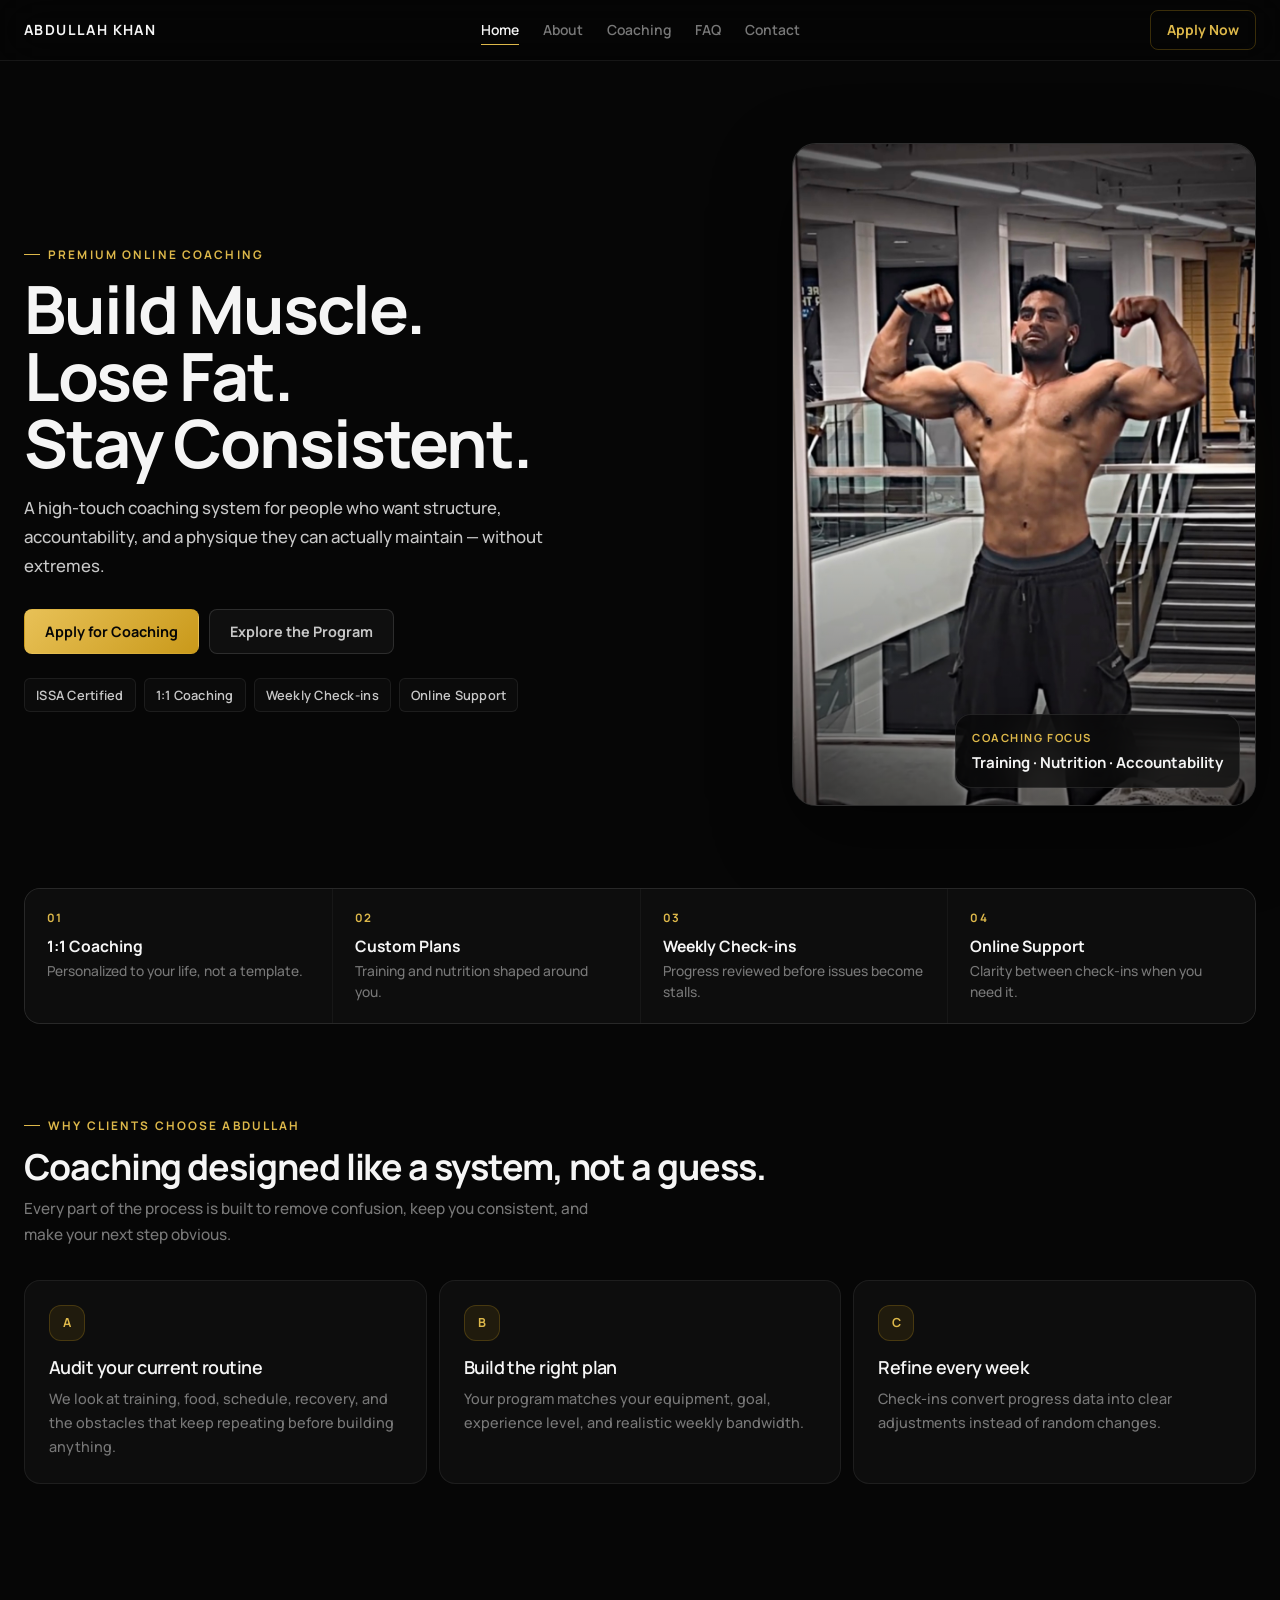
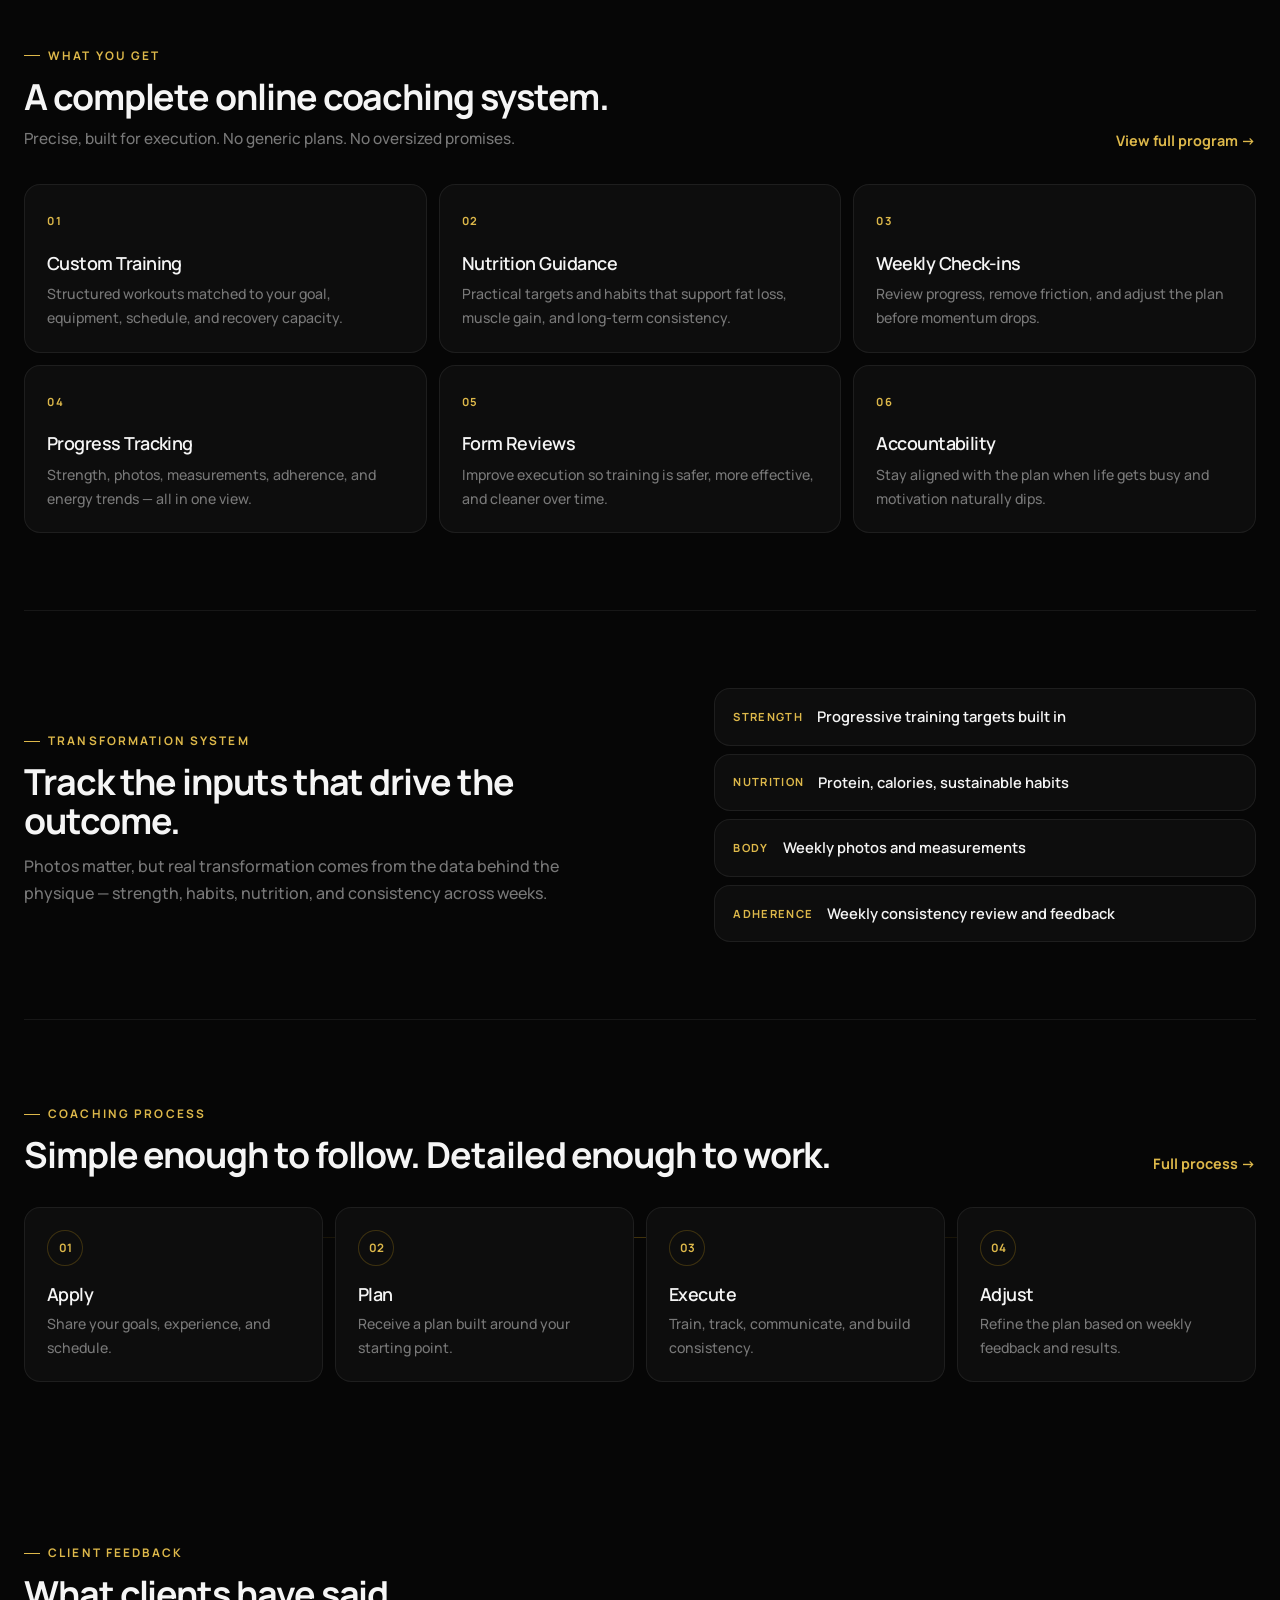
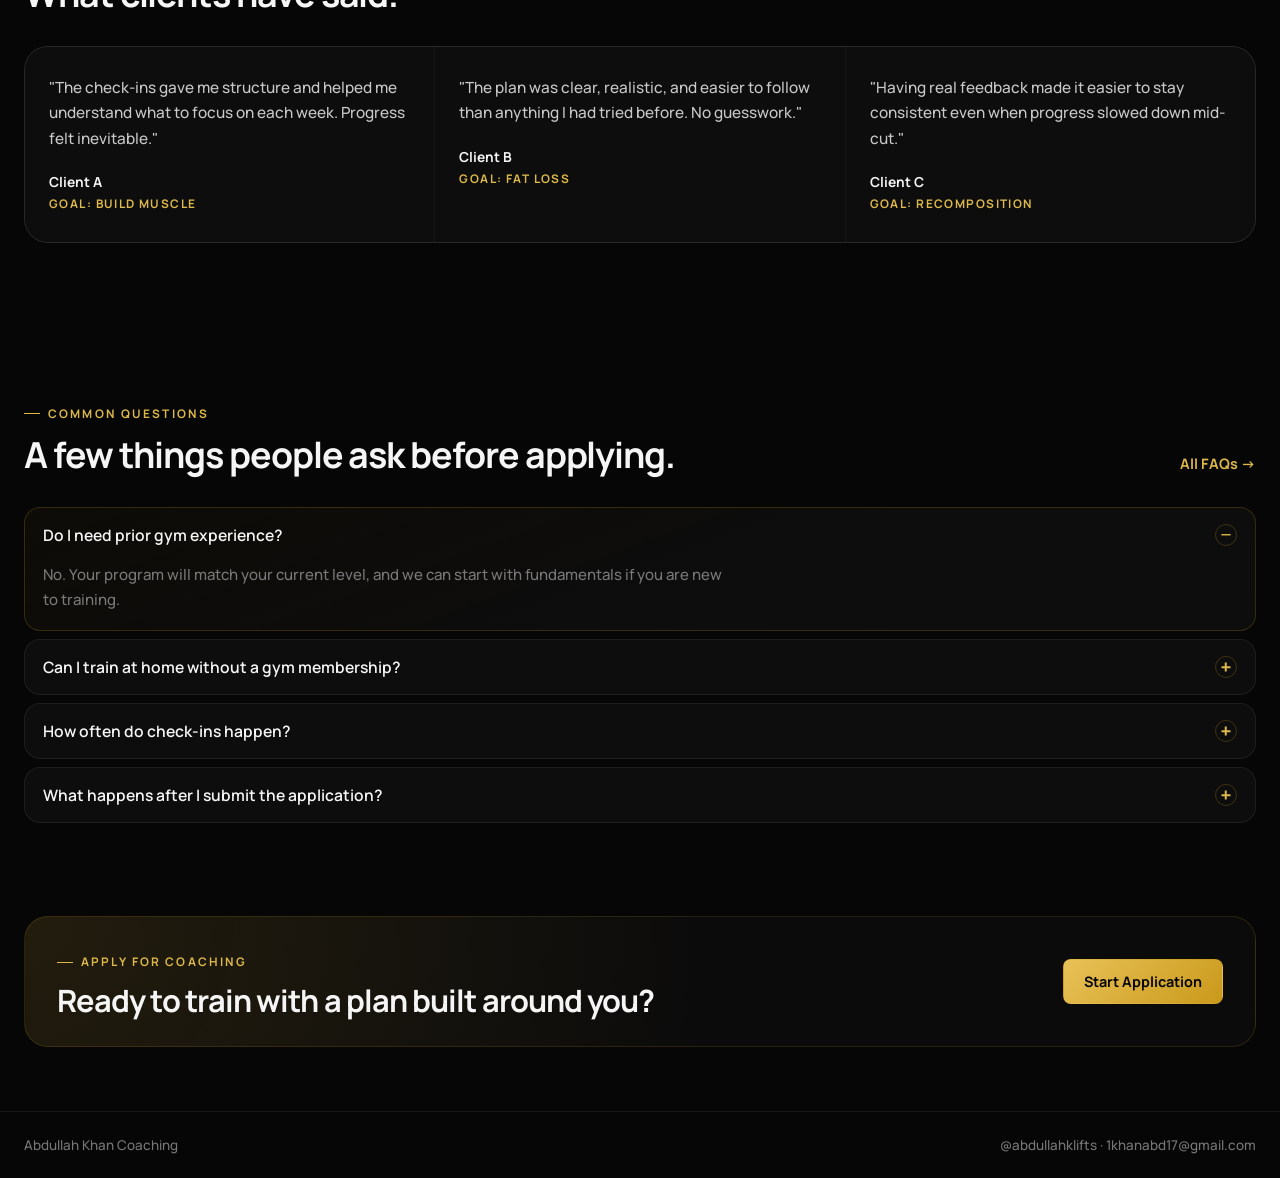
==== commit e49c905e: "Add files via upload" ====
--- a/index.html
+++ b/index.html
@@ -7,7 +7,7 @@
   <title>Abdullah Khan Coaching | Premium Online Fitness Coaching</title>
   <link rel="preconnect" href="https://fonts.googleapis.com">
   <link rel="preconnect" href="https://fonts.gstatic.com" crossorigin>
-  <link href="https://fonts.googleapis.com/css2?family=Manrope:wght@500;600;700&display=swap" rel="stylesheet">
+  <link href="https://fonts.googleapis.com/css2?family=Manrope:wght@400;500;600;700&display=swap" rel="stylesheet">
   <link rel="stylesheet" href="style.css">
   <script src="script.js" defer></script>
 </head>
@@ -22,147 +22,222 @@
         <a href="faq.html">FAQ</a>
         <a href="contact.html">Contact</a>
       </div>
-      <a class="nav-cta" href="contact.html">Apply</a>
+      <a class="nav-cta" href="contact.html">Apply Now</a>
     </nav>
   </header>
 
   <main class="page-transition">
+
+    <!-- ——— HERO ——— -->
     <section class="hero shell reveal">
       <div class="hero-content">
-        <p class="eyebrow">Premium online coaching</p>
+        <p class="eyebrow">Premium Online Coaching</p>
         <h1>Build Muscle.<br>Lose Fat.<br>Stay Consistent.</h1>
-        <p class="hero-lead">A high-touch coaching system for people who want structure, accountability, and a physique they can maintain without extreme routines.</p>
+        <p class="hero-lead">A high-touch coaching system for people who want structure, accountability, and a physique they can actually maintain — without extremes.</p>
         <div class="hero-actions">
           <a class="button primary" href="contact.html">Apply for Coaching</a>
-          <a class="button secondary" href="coaching.html">Explore Program</a>
-        </div>
-        <div class="hero-badges" aria-label="Credibility badges">
+          <a class="button secondary" href="coaching.html">Explore the Program</a>
+        </div>
+        <div class="hero-badges">
           <span>ISSA Certified</span>
           <span>1:1 Coaching</span>
           <span>Weekly Check-ins</span>
+          <span>Online Support</span>
         </div>
       </div>
 
       <div class="hero-image-wrap">
         <div class="photo-glow"></div>
         <figure class="hero-image">
-          <img src="hero-photo.jpg" alt="Abdullah Khan posing in a gym">
+          <img src="hero-photo.jpg" alt="Abdullah Khan in the gym">
         </figure>
         <div class="hero-metric">
-          <span>Coaching focus</span>
+          <span>Coaching Focus</span>
           <strong>Training · Nutrition · Accountability</strong>
         </div>
       </div>
     </section>
 
-    <section class="metric-strip shell reveal" aria-label="Why clients choose Abdullah">
-      <div>
-        <span>01</span>
-        <strong>Clients coached</strong>
-        <p>Built for people who want consistent execution.</p>
-      </div>
-      <div>
-        <span>02</span>
-        <strong>Personalized plans</strong>
-        <p>Training and nutrition shaped around your life.</p>
-      </div>
-      <div>
-        <span>03</span>
-        <strong>Weekly check-ins</strong>
-        <p>Progress reviewed before small issues become stalls.</p>
-      </div>
-      <div>
-        <span>04</span>
-        <strong>Online support</strong>
-        <p>Clear guidance between check-ins when you need it.</p>
-      </div>
-    </section>
-
+    <!-- ——— TRUST STRIP ——— -->
+    <div class="shell reveal">
+      <div class="metric-strip">
+        <div>
+          <span>01</span>
+          <strong>1:1 Coaching</strong>
+          <p>Personalized to your life, not a template.</p>
+        </div>
+        <div>
+          <span>02</span>
+          <strong>Custom Plans</strong>
+          <p>Training and nutrition shaped around you.</p>
+        </div>
+        <div>
+          <span>03</span>
+          <strong>Weekly Check-ins</strong>
+          <p>Progress reviewed before issues become stalls.</p>
+        </div>
+        <div>
+          <span>04</span>
+          <strong>Online Support</strong>
+          <p>Clarity between check-ins when you need it.</p>
+        </div>
+      </div>
+    </div>
+
+    <!-- ——— WHY CLIENTS CHOOSE ——— -->
     <section class="section shell reveal">
       <div class="section-header">
         <p class="eyebrow">Why clients choose Abdullah</p>
-        <h2>Coaching designed like a system, not a motivational guess.</h2>
+        <h2>Coaching designed like a system, not a guess.</h2>
         <p>Every part of the process is built to remove confusion, keep you consistent, and make your next step obvious.</p>
       </div>
       <div class="feature-row">
         <article>
           <span class="tiny-icon">A</span>
           <h3>Audit your current routine</h3>
-          <p>We look at training, food, schedule, recovery, and the obstacles that keep repeating.</p>
+          <p>We look at training, food, schedule, recovery, and the obstacles that keep repeating before building anything.</p>
         </article>
         <article>
           <span class="tiny-icon">B</span>
           <h3>Build the right plan</h3>
-          <p>Your program matches your equipment, goal, experience, and weekly bandwidth.</p>
+          <p>Your program matches your equipment, goal, experience level, and realistic weekly bandwidth.</p>
         </article>
         <article>
           <span class="tiny-icon">C</span>
-          <h3>Refine weekly</h3>
-          <p>Check-ins turn progress data into clear adjustments instead of random changes.</p>
-        </article>
-      </div>
-    </section>
-
-    <section class="section shell reveal">
-      <div class="section-header split-header">
-        <div>
+          <h3>Refine every week</h3>
+          <p>Check-ins convert progress data into clear adjustments instead of random changes.</p>
+        </article>
+      </div>
+    </section>
+
+    <!-- ——— WHAT YOU GET ——— -->
+    <section class="section shell reveal">
+      <div class="split-header">
+        <div class="section-header">
           <p class="eyebrow">What you get</p>
-          <h2>A complete online coaching stack.</h2>
-        </div>
-        <p>Compact, precise, and built for execution. No oversized promises. No generic plans.</p>
+          <h2>A complete online coaching system.</h2>
+          <p>Precise, built for execution. No generic plans. No oversized promises.</p>
+        </div>
+        <a class="text-link" href="coaching.html">View full program →</a>
       </div>
       <div class="card-grid six">
-        <article class="premium-card"><span>01</span><h3>Custom Training</h3><p>Structured workouts matched to your goal, equipment, schedule, and recovery.</p></article>
-        <article class="premium-card"><span>02</span><h3>Nutrition Guidance</h3><p>Practical targets and habits that support fat loss, muscle gain, and consistency.</p></article>
-        <article class="premium-card"><span>03</span><h3>Weekly Check-ins</h3><p>Review progress, remove friction, and adjust before momentum drops.</p></article>
-        <article class="premium-card"><span>04</span><h3>Progress Tracking</h3><p>Track strength, photos, measurements, adherence, and energy trends.</p></article>
-        <article class="premium-card"><span>05</span><h3>Form Reviews</h3><p>Improve execution so training is safer, cleaner, and more productive.</p></article>
-        <article class="premium-card"><span>06</span><h3>Accountability</h3><p>Stay aligned with the plan when life gets busy and motivation dips.</p></article>
-      </div>
-    </section>
-
-    <section class="section shell visual-panel reveal">
+        <article class="premium-card">
+          <span>01</span>
+          <h3>Custom Training</h3>
+          <p>Structured workouts matched to your goal, equipment, schedule, and recovery capacity.</p>
+        </article>
+        <article class="premium-card">
+          <span>02</span>
+          <h3>Nutrition Guidance</h3>
+          <p>Practical targets and habits that support fat loss, muscle gain, and long-term consistency.</p>
+        </article>
+        <article class="premium-card">
+          <span>03</span>
+          <h3>Weekly Check-ins</h3>
+          <p>Review progress, remove friction, and adjust the plan before momentum drops.</p>
+        </article>
+        <article class="premium-card">
+          <span>04</span>
+          <h3>Progress Tracking</h3>
+          <p>Strength, photos, measurements, adherence, and energy trends — all in one view.</p>
+        </article>
+        <article class="premium-card">
+          <span>05</span>
+          <h3>Form Reviews</h3>
+          <p>Improve execution so training is safer, more effective, and cleaner over time.</p>
+        </article>
+        <article class="premium-card">
+          <span>06</span>
+          <h3>Accountability</h3>
+          <p>Stay aligned with the plan when life gets busy and motivation naturally dips.</p>
+        </article>
+      </div>
+    </section>
+
+    <!-- ——— RESULTS FRAMEWORK ——— -->
+    <section class="visual-panel shell reveal">
       <div>
         <p class="eyebrow">Transformation system</p>
-        <h2>Track the inputs that create the outcome.</h2>
-        <p>Photos matter, but real transformation comes from the data behind the physique: strength, habits, nutrition, and consistency across weeks.</p>
-      </div>
-      <div class="stacked-insights" aria-label="Transformation tracking">
-        <div><span>Strength</span><strong>Progressive training targets</strong></div>
-        <div><span>Nutrition</span><strong>Protein, calories, habits</strong></div>
-        <div><span>Body</span><strong>Photos and measurements</strong></div>
-        <div><span>Consistency</span><strong>Weekly adherence review</strong></div>
-      </div>
-    </section>
-
-    <section class="section shell reveal">
-      <div class="section-header split-header">
-        <div>
+        <h2>Track the inputs that drive the outcome.</h2>
+        <p>Photos matter, but real transformation comes from the data behind the physique — strength, habits, nutrition, and consistency across weeks.</p>
+      </div>
+      <div class="stacked-insights">
+        <div><span>Strength</span><strong>Progressive training targets built in</strong></div>
+        <div><span>Nutrition</span><strong>Protein, calories, sustainable habits</strong></div>
+        <div><span>Body</span><strong>Weekly photos and measurements</strong></div>
+        <div><span>Adherence</span><strong>Weekly consistency review and feedback</strong></div>
+      </div>
+    </section>
+
+    <!-- ——— COACHING PROCESS ——— -->
+    <section class="section shell reveal">
+      <div class="split-header">
+        <div class="section-header">
           <p class="eyebrow">Coaching process</p>
           <h2>Simple enough to follow. Detailed enough to work.</h2>
         </div>
-        <a class="text-link" href="coaching.html">View full process</a>
+        <a class="text-link" href="coaching.html">Full process →</a>
       </div>
       <div class="process-line">
         <article><span>01</span><h3>Apply</h3><p>Share your goals, experience, and schedule.</p></article>
         <article><span>02</span><h3>Plan</h3><p>Receive a plan built around your starting point.</p></article>
         <article><span>03</span><h3>Execute</h3><p>Train, track, communicate, and build consistency.</p></article>
-        <article><span>04</span><h3>Adjust</h3><p>Refine the plan based on weekly feedback.</p></article>
-      </div>
-    </section>
-
+        <article><span>04</span><h3>Adjust</h3><p>Refine the plan based on weekly feedback and results.</p></article>
+      </div>
+    </section>
+
+    <!-- ——— TESTIMONIALS ——— -->
     <section class="section shell reveal">
       <div class="section-header">
         <p class="eyebrow">Client feedback</p>
-        <h2>Testimonials coming as client results are documented.</h2>
+        <h2>What clients have said.</h2>
       </div>
       <div class="testimonial-grid">
-        <article><p>“The check-ins gave me structure and helped me understand what to focus on each week.”</p><span>Client result placeholder</span></article>
-        <article><p>“The plan was clear, realistic, and easier to follow than anything I had tried before.”</p><span>Client result placeholder</span></article>
-        <article><p>“Having feedback made it easier to stay consistent when progress slowed down.”</p><span>Client result placeholder</span></article>
-      </div>
-    </section>
-
+        <article>
+          <p>"The check-ins gave me structure and helped me understand what to focus on each week. Progress felt inevitable."</p>
+          <footer><strong>Client A</strong><span>Goal: Build Muscle</span></footer>
+        </article>
+        <article>
+          <p>"The plan was clear, realistic, and easier to follow than anything I had tried before. No guesswork."</p>
+          <footer><strong>Client B</strong><span>Goal: Fat Loss</span></footer>
+        </article>
+        <article>
+          <p>"Having real feedback made it easier to stay consistent even when progress slowed down mid-cut."</p>
+          <footer><strong>Client C</strong><span>Goal: Recomposition</span></footer>
+        </article>
+      </div>
+    </section>
+
+    <!-- ——— FAQ PREVIEW ——— -->
+    <section class="section shell reveal">
+      <div class="split-header">
+        <div class="section-header">
+          <p class="eyebrow">Common questions</p>
+          <h2>A few things people ask before applying.</h2>
+        </div>
+        <a class="text-link" href="faq.html">All FAQs →</a>
+      </div>
+      <div class="accordion" data-accordion style="max-width:none;">
+        <article class="accordion-item active">
+          <button class="accordion-trigger" type="button" aria-expanded="true">Do I need prior gym experience?<span></span></button>
+          <div class="accordion-panel"><p>No. Your program will match your current level, and we can start with fundamentals if you are new to training.</p></div>
+        </article>
+        <article class="accordion-item">
+          <button class="accordion-trigger" type="button" aria-expanded="false">Can I train at home without a gym membership?<span></span></button>
+          <div class="accordion-panel"><p>Yes. Gym and home options are available depending on your equipment, goal, and schedule.</p></div>
+        </article>
+        <article class="accordion-item">
+          <button class="accordion-trigger" type="button" aria-expanded="false">How often do check-ins happen?<span></span></button>
+          <div class="accordion-panel"><p>Weekly. Check-ins track progress, solve problems early, and keep the plan adjusted with purpose.</p></div>
+        </article>
+        <article class="accordion-item">
+          <button class="accordion-trigger" type="button" aria-expanded="false">What happens after I submit the application?<span></span></button>
+          <div class="accordion-panel"><p>I review your application and follow up with the next step if coaching looks like a strong fit for your goals.</p></div>
+        </article>
+      </div>
+    </section>
+
+    <!-- ——— CTA ——— -->
     <section class="cta-band shell reveal">
       <div>
         <p class="eyebrow">Apply for coaching</p>
@@ -170,12 +245,13 @@
       </div>
       <a class="button primary" href="contact.html">Start Application</a>
     </section>
+
   </main>
 
   <footer class="footer">
     <div class="shell footer-inner">
       <p>Abdullah Khan Coaching</p>
-      <p>@abdullahklifts · 1khanabd17@gmail.com</p>
+      <p>@abdullahklifts &middot; 1khanabd17@gmail.com</p>
     </div>
   </footer>
 </body>
--- a/style.css
+++ b/style.css
@@ -1,288 +1,321 @@
+/* ===================================================
+   ABDULLAH KHAN COACHING — PREMIUM REDESIGN
+   Linear × Vercel × Stripe × Luxury Fitness
+   =================================================== */
+
 :root {
-  --bg: #050505;
-  --ink: #ffffff;
-  --soft: #d7d7d7;
-  --muted: #8f8f8f;
-  --panel: rgba(255, 255, 255, 0.035);
-  --panel-strong: rgba(255, 255, 255, 0.055);
-  --line: rgba(255, 255, 255, 0.08);
-  --gold: #d4af37;
-  --gold-soft: #ebd16c;
-  --gold-dim: rgba(212, 175, 55, 0.12);
-  --shadow: 0 24px 80px rgba(0, 0, 0, 0.34);
-  --radius: 18px;
-  --max: 1400px;
-}
-
-* {
-  box-sizing: border-box;
-  margin: 0;
-  padding: 0;
-}
-
-html {
-  scroll-behavior: smooth;
-}
-
+  --bg: #060606;
+  --surface: #0d0d0d;
+  --surface-2: #111111;
+  --ink: #f5f5f5;
+  --soft: #c8c8c8;
+  --muted: #787878;
+  --faint: #444444;
+  --line: rgba(255,255,255,0.07);
+  --line-strong: rgba(255,255,255,0.12);
+  --panel: rgba(255,255,255,0.025);
+  --panel-2: rgba(255,255,255,0.04);
+  --gold: #c9991a;
+  --gold-light: #e8c157;
+  --gold-soft: #ddb84a;
+  --gold-dim: rgba(201,153,26,0.10);
+  --gold-glow: rgba(201,153,26,0.18);
+  --radius-sm: 12px;
+  --radius: 16px;
+  --radius-lg: 24px;
+  --shadow-sm: 0 2px 12px rgba(0,0,0,0.28);
+  --shadow: 0 12px 48px rgba(0,0,0,0.38);
+  --shadow-lg: 0 28px 80px rgba(0,0,0,0.48);
+  --max: 1380px;
+  --transition: 200ms cubic-bezier(0.16,1,0.3,1);
+}
+
+/* ——— Reset ——— */
+*, *::before, *::after { box-sizing: border-box; margin: 0; padding: 0; }
+html { scroll-behavior: smooth; -webkit-font-smoothing: antialiased; }
 body {
   min-height: 100vh;
-  background:
-    radial-gradient(circle at 72% 10%, rgba(212, 175, 55, 0.14), transparent 28rem),
-    radial-gradient(circle at 18% 0%, rgba(255, 255, 255, 0.05), transparent 22rem),
-    linear-gradient(180deg, #090909 0%, var(--bg) 34rem);
+  background: var(--bg);
   color: var(--ink);
-  font-family: "Manrope", "Inter", sans-serif;
-  font-size: clamp(1rem, 1.2vw, 1.125rem);
+  font-family: 'Manrope','Inter',system-ui,sans-serif;
+  font-size: 1rem;
   font-weight: 500;
-  line-height: 1.65;
-}
-
-body::selection {
-  background: var(--gold);
-  color: #050505;
-}
-
-a {
-  color: inherit;
-}
-
-img {
-  display: block;
-  max-width: 100%;
-}
-
+  line-height: 1.6;
+}
+::selection { background: var(--gold); color: #060606; }
+a { color: inherit; text-decoration: none; }
+img { display: block; max-width: 100%; }
+button { font-family: inherit; }
+
+/* ——— Layout Shell ——— */
 .shell {
   width: min(var(--max), calc(100% - 48px));
   margin-inline: auto;
 }
 
-.page-transition {
-  animation: pageIn 520ms ease both;
-}
-
+/* ——— Page Transition ——— */
+.page-transition { animation: fadeUp 480ms ease both; }
+@keyframes fadeUp { from { opacity: 0; transform: translateY(12px); } to { opacity: 1; transform: translateY(0); } }
+
+/* ====================================================
+   NAVIGATION
+   ==================================================== */
 .site-header {
   position: sticky;
   top: 0;
-  z-index: 40;
+  z-index: 100;
   border-bottom: 1px solid var(--line);
-  background: rgba(5, 5, 5, 0.74);
-  backdrop-filter: blur(18px);
+  background: rgba(6,6,6,0.82);
+  backdrop-filter: blur(24px) saturate(160%);
+  -webkit-backdrop-filter: blur(24px) saturate(160%);
 }
 
 .nav {
-  min-height: 68px;
+  height: 60px;
   display: grid;
   grid-template-columns: 1fr auto 1fr;
   align-items: center;
-  gap: 22px;
-}
-
-.brand,
-.nav-links a,
-.nav-cta {
-  text-decoration: none;
+  gap: 16px;
 }
 
 .brand {
   color: var(--ink);
-  font-size: 0.92rem;
-  font-weight: 700;
-  letter-spacing: 0.08em;
+  font-size: 0.88rem;
+  font-weight: 700;
+  letter-spacing: 0.10em;
   text-transform: uppercase;
-}
+  transition: color var(--transition);
+}
+.brand:hover { color: var(--gold-soft); }
 
 .nav-links {
   display: flex;
   align-items: center;
-  justify-content: center;
-  gap: 6px;
+  gap: 2px;
 }
 
 .nav-links a {
-  border: 1px solid transparent;
-  border-radius: 999px;
+  position: relative;
+  border-radius: 8px;
   color: var(--muted);
-  font-size: 0.9rem;
+  font-size: 0.87rem;
   font-weight: 600;
-  padding: 8px 12px;
-  transition: 200ms ease;
-}
-
-.nav-links a:hover,
-.nav-links a.active {
-  border-color: rgba(212, 175, 55, 0.18);
-  background: rgba(212, 175, 55, 0.075);
-  color: var(--gold-soft);
-}
+  padding: 7px 11px;
+  transition: color var(--transition), background var(--transition);
+}
+.nav-links a::after {
+  content: '';
+  position: absolute;
+  bottom: 3px;
+  left: 50%;
+  transform: translateX(-50%) scaleX(0);
+  width: calc(100% - 22px);
+  height: 1px;
+  background: var(--gold-soft);
+  transition: transform var(--transition);
+}
+.nav-links a:hover { color: var(--soft); background: rgba(255,255,255,0.04); }
+.nav-links a:hover::after,
+.nav-links a.active::after { transform: translateX(-50%) scaleX(1); }
+.nav-links a.active { color: var(--ink); }
 
 .nav-cta {
   justify-self: end;
-  border: 1px solid rgba(212, 175, 55, 0.22);
-  border-radius: 999px;
-  color: var(--gold-soft);
-  font-size: 0.9rem;
-  font-weight: 700;
-  padding: 8px 14px;
-  transition: 200ms ease;
-}
-
+  border: 1px solid rgba(201,153,26,0.28);
+  border-radius: 8px;
+  background: transparent;
+  color: var(--gold-soft);
+  font-size: 0.87rem;
+  font-weight: 700;
+  padding: 8px 16px;
+  transition: background var(--transition), border-color var(--transition), color var(--transition);
+}
 .nav-cta:hover {
   background: var(--gold-dim);
-}
-
-.hero {
-  min-height: min(780px, calc(100vh - 68px));
-  display: grid;
-  grid-template-columns: minmax(0, 0.94fr) minmax(380px, 0.72fr);
-  align-items: center;
-  gap: clamp(44px, 6vw, 86px);
-  padding-block: clamp(62px, 8vw, 90px);
-}
-
-.hero-content {
-  max-width: 760px;
-}
-
+  border-color: rgba(201,153,26,0.48);
+  color: var(--gold-light);
+}
+
+/* ====================================================
+   TYPOGRAPHY
+   ==================================================== */
 .eyebrow {
-  color: var(--gold-soft);
-  font-size: 0.78rem;
-  font-weight: 700;
-  letter-spacing: 0.16em;
-  margin-bottom: 14px;
+  display: inline-flex;
+  align-items: center;
+  gap: 8px;
+  color: var(--gold-soft);
+  font-size: 0.74rem;
+  font-weight: 700;
+  letter-spacing: 0.18em;
+  margin-bottom: 12px;
   text-transform: uppercase;
 }
-
-h1,
-h2,
-h3 {
+.eyebrow::before {
+  content: '';
+  width: 16px;
+  height: 1px;
+  background: var(--gold-soft);
+  flex-shrink: 0;
+}
+
+h1, h2, h3 {
   color: var(--ink);
   font-weight: 700;
-  letter-spacing: -0.035em;
-}
-
-h1 {
-  max-width: 860px;
-  font-size: clamp(4rem, 6vw, 5rem);
-  line-height: 0.98;
-}
-
-h2 {
-  max-width: 760px;
-  font-size: clamp(2rem, 3vw, 2.5rem);
-  line-height: 1.08;
-}
-
-h3 {
-  font-size: clamp(1.25rem, 1.55vw, 1.5rem);
-  line-height: 1.16;
-}
-
-p {
-  color: var(--muted);
-}
-
-.hero-lead,
-.page-hero p {
-  max-width: 640px;
-  color: var(--soft);
-  font-size: clamp(1rem, 1.3vw, 1.15rem);
-  line-height: 1.75;
-  margin-top: 20px;
-}
-
-.hero-actions {
-  display: flex;
-  flex-wrap: wrap;
-  gap: 12px;
-  margin-top: 28px;
-}
-
+  letter-spacing: -0.03em;
+}
+h1 { font-size: clamp(2.6rem,5.2vw,4.5rem); line-height: 1.00; }
+h2 { font-size: clamp(1.7rem,2.8vw,2.6rem); line-height: 1.08; }
+h3 { font-size: clamp(1.05rem,1.4vw,1.2rem); line-height: 1.22; font-weight: 600; }
+p { color: var(--muted); line-height: 1.68; }
+
+/* ====================================================
+   BUTTONS
+   ==================================================== */
 .button {
-  min-height: 48px;
   display: inline-flex;
   align-items: center;
   justify-content: center;
+  gap: 8px;
+  min-height: 44px;
   border: 1px solid transparent;
-  border-radius: 999px;
+  border-radius: 8px;
   cursor: pointer;
   font: inherit;
-  font-size: 0.95rem;
-  font-weight: 700;
-  padding: 12px 20px;
-  text-decoration: none;
-  transition: transform 220ms ease, box-shadow 220ms ease, border-color 220ms ease, background 220ms ease;
-}
-
-.button:hover {
-  transform: translateY(-2px);
-}
+  font-size: 0.9rem;
+  font-weight: 700;
+  padding: 10px 20px;
+  transition: transform var(--transition), box-shadow var(--transition), background var(--transition), border-color var(--transition);
+}
+.button:hover { transform: translateY(-1px); }
 
 .button.primary {
-  background: linear-gradient(135deg, var(--gold-soft), var(--gold));
-  color: #050505;
-}
-
+  background: linear-gradient(135deg, var(--gold-light), var(--gold));
+  color: #060606;
+}
 .button.primary:hover {
-  box-shadow: 0 14px 34px rgba(212, 175, 55, 0.22);
+  box-shadow: 0 8px 28px rgba(201,153,26,0.28);
 }
 
 .button.secondary {
-  border-color: var(--line);
-  background: rgba(255, 255, 255, 0.035);
+  border-color: var(--line-strong);
+  background: var(--panel-2);
   color: var(--soft);
 }
-
-.hero-badges {
+.button.secondary:hover {
+  border-color: rgba(255,255,255,0.18);
+  background: rgba(255,255,255,0.06);
+}
+
+.text-link {
+  color: var(--gold-soft);
+  font-size: 0.9rem;
+  font-weight: 700;
+  transition: color var(--transition);
+}
+.text-link:hover { color: var(--gold-light); }
+
+/* ====================================================
+   SECTION BASE
+   ==================================================== */
+.section { padding-block: clamp(60px,6vw,80px); }
+
+.section-header { margin-bottom: 32px; }
+.section-header > h2 { margin-top: 0; }
+.section-header > p:not(.eyebrow) {
+  max-width: 580px;
+  margin-top: 10px;
+  font-size: 0.96rem;
+}
+
+.split-header {
+  display: grid;
+  grid-template-columns: 1fr auto;
+  align-items: end;
+  gap: 24px;
+  margin-bottom: 32px;
+}
+.split-header .section-header { margin-bottom: 0; }
+
+/* ====================================================
+   HERO — HOME
+   ==================================================== */
+.hero {
+  display: grid;
+  grid-template-columns: minmax(0,1fr) minmax(340px,0.66fr);
+  align-items: center;
+  gap: clamp(40px,5vw,70px);
+  padding-block: clamp(56px,7vw,82px);
+  min-height: min(720px, calc(100vh - 60px));
+}
+
+.hero-content { max-width: 680px; }
+
+.hero h1 { margin-top: 0; }
+
+.hero-lead {
+  color: var(--soft);
+  font-size: 1.05rem;
+  line-height: 1.72;
+  margin-top: 18px;
+  max-width: 540px;
+}
+
+.hero-actions {
   display: flex;
   flex-wrap: wrap;
   gap: 10px;
   margin-top: 28px;
 }
 
+.hero-badges {
+  display: flex;
+  flex-wrap: wrap;
+  gap: 8px;
+  margin-top: 24px;
+}
 .hero-badges span {
-  border: 1px solid rgba(255, 255, 255, 0.09);
-  border-radius: 999px;
-  background: rgba(255, 255, 255, 0.035);
+  border: 1px solid var(--line);
+  border-radius: 6px;
+  background: var(--panel);
   color: var(--soft);
-  font-size: 0.86rem;
+  font-size: 0.8rem;
   font-weight: 600;
-  padding: 8px 12px;
-}
-
-.hero-image-wrap {
-  position: relative;
-}
+  padding: 6px 11px;
+  letter-spacing: 0.02em;
+}
+
+/* Hero image */
+.hero-image-wrap { position: relative; }
 
 .photo-glow {
   position: absolute;
-  inset: 8% -8% 4% 4%;
+  inset: 10% -6% 6% 6%;
   border-radius: 30px;
-  background: radial-gradient(circle, rgba(212, 175, 55, 0.24), transparent 64%);
-  filter: blur(20px);
+  background: radial-gradient(circle, rgba(201,153,26,0.22), transparent 62%);
+  filter: blur(28px);
+  pointer-events: none;
 }
 
 .hero-image {
   position: relative;
   z-index: 1;
-  aspect-ratio: 0.72;
+  aspect-ratio: 0.7;
   overflow: hidden;
-  border: 1px solid var(--line);
-  border-radius: 24px;
-  background: var(--panel);
-  box-shadow: var(--shadow);
-}
-
-.hero-image::after,
-.bio-photo::after {
+  border: 1px solid var(--line-strong);
+  border-radius: var(--radius-lg);
+  background: var(--surface-2);
+  box-shadow: var(--shadow-lg);
+  transition: transform 400ms ease;
+}
+.hero-image:hover { transform: scale(1.01); }
+.hero-image::after {
+  content: '';
   position: absolute;
   inset: 0;
-  content: "";
-  background: linear-gradient(180deg, transparent 40%, rgba(0, 0, 0, 0.42));
+  background: linear-gradient(180deg, transparent 48%, rgba(0,0,0,0.52));
   pointer-events: none;
 }
-
-.hero-image img,
-.bio-photo img {
+.hero-image img, .bio-photo img {
   width: 100%;
   height: 100%;
   object-fit: cover;
@@ -292,387 +325,423 @@
 .hero-metric {
   position: absolute;
   z-index: 2;
-  right: 22px;
-  bottom: 22px;
-  max-width: 285px;
-  border: 1px solid rgba(255, 255, 255, 0.1);
-  border-radius: 16px;
-  background: rgba(10, 10, 10, 0.66);
-  backdrop-filter: blur(16px);
-  padding: 16px;
-}
-
-.hero-metric span,
-.premium-card span,
-.process-line span,
-.metric-strip span,
-.stat-cards span,
-.stacked-insights span {
-  color: var(--gold-soft);
+  right: 16px;
+  bottom: 18px;
+  min-width: 240px;
+  max-width: 290px;
+  border: 1px solid rgba(255,255,255,0.09);
+  border-radius: var(--radius);
+  background: rgba(8,8,8,0.72);
+  backdrop-filter: blur(20px);
+  padding: 14px 16px;
+}
+.hero-metric span {
   display: block;
-  font-size: 0.74rem;
+  color: var(--gold-soft);
+  font-size: 0.7rem;
+  font-weight: 700;
+  letter-spacing: 0.14em;
+  text-transform: uppercase;
+}
+.hero-metric strong {
+  display: block;
+  font-size: 0.94rem;
+  line-height: 1.4;
+  margin-top: 5px;
+  color: var(--ink);
+}
+
+/* ====================================================
+   TRUST / METRIC STRIP
+   ==================================================== */
+.metric-strip {
+  display: grid;
+  grid-template-columns: repeat(4, minmax(0,1fr));
+  gap: 1px;
+  border: 1px solid var(--line);
+  border-radius: var(--radius);
+  background: var(--line);
+  overflow: hidden;
+  margin-bottom: 8px;
+}
+.metric-strip > div {
+  background: var(--surface);
+  padding: 20px 22px;
+  transition: background var(--transition);
+}
+.metric-strip > div:hover { background: var(--surface-2); }
+
+.metric-strip span {
+  display: block;
+  color: var(--gold-soft);
+  font-size: 0.72rem;
   font-weight: 700;
   letter-spacing: 0.13em;
   text-transform: uppercase;
 }
-
-.hero-metric strong {
+.metric-strip strong {
   display: block;
+  color: var(--ink);
+  font-size: 0.98rem;
+  font-weight: 700;
+  margin-top: 8px;
+  line-height: 1.3;
+}
+.metric-strip p {
+  color: var(--muted);
+  font-size: 0.86rem;
+  margin-top: 5px;
+  line-height: 1.5;
+}
+
+/* ====================================================
+   FEATURE ROW (Why clients choose)
+   ==================================================== */
+.feature-row {
+  display: grid;
+  grid-template-columns: repeat(3,minmax(0,1fr));
+  gap: 12px;
+}
+
+.feature-row article {
+  border: 1px solid var(--line);
+  border-radius: var(--radius);
+  background: var(--surface);
+  padding: 24px;
+  transition: border-color var(--transition), background var(--transition), transform var(--transition);
+}
+.feature-row article:hover {
+  border-color: var(--line-strong);
+  background: var(--surface-2);
+  transform: translateY(-2px);
+}
+.feature-row h3 { margin-top: 16px; }
+.feature-row p { font-size: 0.9rem; margin-top: 8px; }
+
+.tiny-icon {
+  width: 36px;
+  height: 36px;
+  display: inline-flex;
+  align-items: center;
+  justify-content: center;
+  border: 1px solid rgba(201,153,26,0.24);
+  border-radius: var(--radius-sm);
+  background: var(--gold-dim);
+  color: var(--gold-soft);
+  font-size: 0.78rem;
+  font-weight: 700;
+}
+
+/* ====================================================
+   PREMIUM CARDS GRID
+   ==================================================== */
+.card-grid {
+  display: grid;
+  gap: 12px;
+}
+.card-grid.six { grid-template-columns: repeat(3,minmax(0,1fr)); }
+.card-grid.dense { grid-template-columns: repeat(3,minmax(0,1fr)); }
+.card-grid.three { grid-template-columns: repeat(3,minmax(0,1fr)); }
+
+.premium-card {
+  border: 1px solid var(--line);
+  border-radius: var(--radius);
+  background: var(--surface);
+  padding: 22px;
+  transition: border-color var(--transition), background var(--transition), transform var(--transition), box-shadow var(--transition);
+}
+.premium-card:hover {
+  border-color: rgba(201,153,26,0.22);
+  background: linear-gradient(160deg, rgba(201,153,26,0.055), var(--surface) 60%);
+  transform: translateY(-3px);
+  box-shadow: 0 16px 48px rgba(0,0,0,0.3);
+}
+
+.premium-card > span {
+  display: inline-block;
+  color: var(--gold-soft);
+  font-size: 0.7rem;
+  font-weight: 700;
+  letter-spacing: 0.14em;
+  text-transform: uppercase;
+}
+.premium-card h3 { margin-top: 20px; }
+.premium-card p { font-size: 0.88rem; margin-top: 8px; }
+
+.feature-wide { grid-column: span 3; }
+
+/* ====================================================
+   VISUAL PANEL (split with stacked insights)
+   ==================================================== */
+.visual-panel {
+  display: grid;
+  grid-template-columns: minmax(0,0.9fr) minmax(340px,0.75fr);
+  align-items: center;
+  gap: 40px;
+  border-top: 1px solid var(--line);
+  border-bottom: 1px solid var(--line);
+  padding-block: clamp(60px,6vw,80px);
+}
+.visual-panel > div > p:not(.eyebrow) {
+  max-width: 560px;
+  margin-top: 12px;
+}
+
+.stacked-insights { display: grid; gap: 8px; }
+.stacked-insights div {
+  border: 1px solid var(--line);
+  border-radius: var(--radius);
+  background: var(--surface);
+  padding: 16px 18px;
+  display: grid;
+  grid-template-columns: auto 1fr;
+  align-items: center;
+  gap: 14px;
+  transition: background var(--transition), border-color var(--transition);
+}
+.stacked-insights div:hover {
+  background: var(--surface-2);
+  border-color: var(--line-strong);
+}
+.stacked-insights span {
+  color: var(--gold-soft);
+  font-size: 0.7rem;
+  font-weight: 700;
+  letter-spacing: 0.12em;
+  text-transform: uppercase;
+  white-space: nowrap;
+}
+.stacked-insights strong {
+  display: block;
+  color: var(--ink);
+  font-size: 0.92rem;
+  font-weight: 600;
+}
+
+/* ====================================================
+   PROCESS LINE
+   ==================================================== */
+.process-line {
+  display: grid;
+  grid-template-columns: repeat(4,minmax(0,1fr));
+  gap: 12px;
+  position: relative;
+}
+.process-line::before {
+  content: '';
+  position: absolute;
+  top: 30px;
+  left: 12%;
+  right: 12%;
+  height: 1px;
+  background: linear-gradient(90deg, transparent, rgba(201,153,26,0.3), transparent);
+}
+.process-line article {
+  border: 1px solid var(--line);
+  border-radius: var(--radius);
+  background: var(--surface);
+  padding: 22px;
+  position: relative;
+  z-index: 1;
+  transition: border-color var(--transition), transform var(--transition);
+}
+.process-line article:hover {
+  border-color: var(--line-strong);
+  transform: translateY(-2px);
+}
+.process-line span {
+  width: 36px;
+  height: 36px;
+  display: inline-flex;
+  align-items: center;
+  justify-content: center;
+  border: 1px solid rgba(201,153,26,0.26);
+  border-radius: 50%;
+  background: var(--surface);
+  color: var(--gold-soft);
+  font-size: 0.72rem;
+  font-weight: 700;
+  letter-spacing: 0;
+  margin-bottom: 18px;
+}
+.process-line h3 { margin-top: 0; }
+.process-line p { font-size: 0.88rem; margin-top: 6px; }
+
+/* ====================================================
+   TESTIMONIALS
+   ==================================================== */
+.testimonial-grid {
+  display: grid;
+  grid-template-columns: repeat(3,minmax(0,1fr));
+  gap: 1px;
+  border: 1px solid var(--line);
+  border-radius: var(--radius-lg);
+  background: var(--line);
+  overflow: hidden;
+}
+.testimonial-grid article {
+  background: var(--surface);
+  padding: 28px 24px;
+  transition: background var(--transition);
+}
+.testimonial-grid article:hover { background: var(--surface-2); }
+.testimonial-grid p {
+  color: var(--soft);
+  font-size: 0.96rem;
+  line-height: 1.65;
+}
+.testimonial-grid footer {
+  display: flex;
+  flex-direction: column;
+  gap: 2px;
+  margin-top: 20px;
+}
+.testimonial-grid footer strong {
+  color: var(--ink);
+  font-size: 0.86rem;
+  font-weight: 700;
+}
+.testimonial-grid footer span {
+  color: var(--gold-soft);
+  font-size: 0.74rem;
+  font-weight: 700;
+  letter-spacing: 0.12em;
+  text-transform: uppercase;
+}
+
+/* ====================================================
+   CTA BAND
+   ==================================================== */
+.cta-band {
+  display: flex;
+  align-items: center;
+  justify-content: space-between;
+  gap: 28px;
+  border: 1px solid rgba(201,153,26,0.16);
+  border-radius: var(--radius-lg);
+  background: radial-gradient(circle at top left, rgba(201,153,26,0.12), transparent 55%),
+              rgba(255,255,255,0.025);
+  margin-block: 8px 64px;
+  padding: 28px 32px;
+}
+.cta-band h2 { font-size: clamp(1.5rem,2.4vw,2rem); max-width: 640px; }
+
+/* ====================================================
+   PAGE HERO
+   ==================================================== */
+.page-hero {
+  padding-block: clamp(56px,6vw,72px) clamp(24px,3vw,36px);
+}
+.page-hero.compact-hero {
+  padding-block: clamp(52px,5vw,64px) clamp(18px,2vw,28px);
+}
+.page-hero h1 {
+  font-size: clamp(2.2rem,4vw,3.2rem);
+  max-width: 820px;
+}
+.page-hero p {
+  max-width: 600px;
+  color: var(--soft);
   font-size: 1rem;
-  line-height: 1.35;
-  margin-top: 6px;
-}
-
-.metric-strip,
-.trust-mini,
-.stat-cards,
-.testimonial-grid {
-  display: grid;
+  margin-top: 14px;
+}
+
+/* ====================================================
+   ABOUT PAGE — BIO SPLIT
+   ==================================================== */
+.bio-split {
+  display: grid;
+  grid-template-columns: minmax(300px,0.54fr) minmax(0,1fr);
+  gap: 16px;
+  align-items: stretch;
+}
+
+.bio-photo {
+  position: relative;
+  min-height: 480px;
+  overflow: hidden;
+  border: 1px solid var(--line-strong);
+  border-radius: var(--radius-lg);
+  background: var(--surface-2);
+  box-shadow: var(--shadow);
+}
+.bio-photo::after {
+  content: '';
+  position: absolute;
+  inset: 0;
+  background: linear-gradient(180deg, transparent 50%, rgba(0,0,0,0.45));
+  pointer-events: none;
+}
+
+.bio-copy {
+  border: 1px solid var(--line);
+  border-radius: var(--radius-lg);
+  background: var(--surface);
+  display: flex;
+  flex-direction: column;
+  justify-content: center;
+  padding: clamp(28px,3.5vw,42px);
+}
+.bio-copy h2 { margin-top: 0; }
+.bio-copy p {
+  font-size: 0.96rem;
+  margin-top: 14px;
+  max-width: 520px;
+}
+
+/* ====================================================
+   STAT CARDS
+   ==================================================== */
+.stat-cards {
+  display: grid;
+  grid-template-columns: repeat(3,minmax(0,1fr));
   gap: 1px;
+  border: 1px solid var(--line);
+  border-radius: var(--radius-lg);
+  background: var(--line);
   overflow: hidden;
-  border: 1px solid var(--line);
-  border-radius: var(--radius);
-  background: var(--line);
-}
-
-.metric-strip {
-  grid-template-columns: repeat(4, minmax(0, 1fr));
-  margin-bottom: 10px;
-}
-
-.metric-strip div,
-.trust-mini div,
-.stat-cards article,
-.testimonial-grid article {
-  background: rgba(255, 255, 255, 0.032);
-  padding: 22px;
-}
-
-.metric-strip strong,
-.trust-mini strong,
+}
+.stat-cards article {
+  background: var(--surface);
+  padding: 22px 24px;
+  transition: background var(--transition);
+}
+.stat-cards article:hover { background: var(--surface-2); }
+.stat-cards span {
+  display: block;
+  color: var(--gold-soft);
+  font-size: 0.7rem;
+  font-weight: 700;
+  letter-spacing: 0.14em;
+  text-transform: uppercase;
+}
 .stat-cards strong {
   display: block;
   color: var(--ink);
-  font-size: 1.04rem;
-  font-weight: 700;
-  line-height: 1.25;
+  font-size: clamp(1.2rem,1.8vw,1.5rem);
+  font-weight: 700;
+  letter-spacing: -0.02em;
   margin-top: 10px;
 }
-
-.metric-strip p,
-.trust-mini span,
-.stat-cards p {
-  color: var(--muted);
-  display: block;
-  font-size: 0.92rem;
-  line-height: 1.55;
-  margin-top: 7px;
-}
-
-.section {
-  padding-block: clamp(70px, 7vw, 90px);
-}
-
-.section-header {
-  max-width: 800px;
-  margin-bottom: 28px;
-}
-
-.section-header > p:not(.eyebrow) {
-  max-width: 620px;
-  margin-top: 12px;
-}
-
-.split-header {
-  max-width: none;
-  display: grid;
-  grid-template-columns: minmax(0, 0.9fr) minmax(280px, 0.55fr);
-  align-items: end;
-  gap: 26px;
-}
-
-.split-header > p,
-.split-header .text-link {
-  justify-self: end;
-}
-
-.feature-row,
-.card-grid,
-.process-line {
-  display: grid;
-  gap: 14px;
-}
-
-.feature-row {
-  grid-template-columns: repeat(3, minmax(0, 1fr));
-}
-
-.feature-row article,
-.premium-card,
-.process-line article,
-.contact-card,
-.application-form,
-.bio-copy {
-  border: 1px solid var(--line);
-  border-radius: var(--radius);
-  background:
-    linear-gradient(180deg, rgba(255, 255, 255, 0.05), rgba(255, 255, 255, 0.025)),
-    var(--panel);
-  box-shadow: 0 16px 54px rgba(0, 0, 0, 0.18);
-}
-
-.feature-row article,
-.premium-card,
-.process-line article {
-  padding: 22px;
-}
-
-.feature-row article {
-  min-height: 190px;
-}
-
-.tiny-icon {
-  width: 34px;
-  height: 34px;
-  display: inline-flex;
-  align-items: center;
-  justify-content: center;
-  border: 1px solid rgba(212, 175, 55, 0.22);
-  border-radius: 50%;
-  background: var(--gold-dim);
-  color: var(--gold-soft);
-  font-size: 0.8rem;
-  font-weight: 700;
-  margin-bottom: 20px;
-}
-
-.feature-row p,
-.premium-card p,
-.process-line p,
-.bio-copy p,
-.contact-card p,
-.testimonial-grid p {
-  font-size: 0.96rem;
-  line-height: 1.62;
-  margin-top: 10px;
-}
-
-.card-grid.six,
-.card-grid.dense {
-  grid-template-columns: repeat(3, minmax(0, 1fr));
-}
-
-.card-grid.three {
-  grid-template-columns: repeat(3, minmax(0, 1fr));
-}
-
-.premium-card {
-  min-height: 182px;
-  transition: transform 220ms ease, border-color 220ms ease, background 220ms ease, box-shadow 220ms ease;
-}
-
-.premium-card:hover {
-  transform: translateY(-5px);
-  border-color: rgba(212, 175, 55, 0.25);
-  background:
-    linear-gradient(180deg, rgba(212, 175, 55, 0.07), rgba(255, 255, 255, 0.024)),
-    var(--panel);
-  box-shadow: 0 24px 70px rgba(0, 0, 0, 0.25);
-}
-
-.premium-card h3 {
-  margin-top: 26px;
-}
-
-.feature-wide {
-  grid-column: span 3;
-  min-height: 150px;
-}
-
-.visual-panel {
-  display: grid;
-  grid-template-columns: minmax(0, 0.86fr) minmax(360px, 0.78fr);
-  align-items: center;
-  gap: 36px;
-  border-top: 1px solid var(--line);
-  border-bottom: 1px solid var(--line);
-}
-
-.visual-panel p:not(.eyebrow) {
-  max-width: 650px;
-  margin-top: 14px;
-}
-
-.stacked-insights {
-  display: grid;
-  gap: 10px;
-}
-
-.stacked-insights div {
-  border: 1px solid var(--line);
-  border-radius: 15px;
-  background: rgba(255, 255, 255, 0.035);
-  padding: 18px;
-}
-
-.stacked-insights strong {
-  display: block;
-  font-size: 1.02rem;
-  font-weight: 700;
-  margin-top: 7px;
-}
-
-.process-line {
-  position: relative;
-  grid-template-columns: repeat(4, minmax(0, 1fr));
-}
-
-.process-line::before {
-  position: absolute;
-  top: 36px;
-  left: 8%;
-  right: 8%;
-  height: 1px;
-  content: "";
-  background: linear-gradient(90deg, transparent, rgba(212, 175, 55, 0.35), transparent);
-}
-
-.process-line article {
-  position: relative;
-  z-index: 1;
-  min-height: 176px;
-  background:
-    linear-gradient(180deg, rgba(255, 255, 255, 0.055), rgba(255, 255, 255, 0.025)),
-    #080808;
-}
-
-.process-line span {
-  width: 38px;
-  height: 38px;
-  display: inline-flex;
-  align-items: center;
-  justify-content: center;
-  border: 1px solid rgba(212, 175, 55, 0.24);
-  border-radius: 50%;
-  background: #080808;
-  letter-spacing: 0;
-  margin-bottom: 22px;
-}
-
-.testimonial-grid {
-  grid-template-columns: repeat(3, minmax(0, 1fr));
-}
-
-.testimonial-grid article {
-  min-height: 160px;
-}
-
-.testimonial-grid p {
-  color: var(--soft);
-  font-size: 1.02rem;
-}
-
-.testimonial-grid span {
-  display: block;
-  color: var(--gold-soft);
-  font-size: 0.78rem;
-  font-weight: 700;
-  letter-spacing: 0.12em;
-  margin-top: 20px;
-  text-transform: uppercase;
-}
-
-.cta-band {
-  display: flex;
-  align-items: center;
-  justify-content: space-between;
-  gap: 26px;
-  border: 1px solid rgba(212, 175, 55, 0.18);
-  border-radius: 24px;
-  background:
-    radial-gradient(circle at top left, rgba(212, 175, 55, 0.16), transparent 22rem),
-    rgba(255, 255, 255, 0.04);
-  box-shadow: var(--shadow);
-  margin-block: 10px 70px;
-  padding: 30px;
-}
-
-.cta-band h2 {
-  font-size: clamp(2rem, 3vw, 2.5rem);
-}
-
-.page-hero {
-  padding-block: clamp(74px, 8vw, 96px) clamp(28px, 4vw, 44px);
-}
-
-.page-hero.compact-hero {
-  padding-block: clamp(58px, 6vw, 72px) 24px;
-}
-
-.page-hero h1 {
-  max-width: 880px;
-  font-size: clamp(3rem, 4.4vw, 3.5rem);
-  line-height: 1.06;
-}
-
-.bio-split,
-.contact-section {
-  display: grid;
-  grid-template-columns: minmax(320px, 0.64fr) minmax(0, 1fr);
-  gap: 18px;
-  align-items: stretch;
-}
-
-.bio-photo {
-  position: relative;
-  min-height: 520px;
-  overflow: hidden;
-  border: 1px solid var(--line);
-  border-radius: 24px;
-  background: var(--panel);
-  box-shadow: var(--shadow);
-}
-
-.bio-copy {
-  display: flex;
-  flex-direction: column;
-  justify-content: center;
-  padding: clamp(28px, 4vw, 44px);
-}
-
-.stat-cards {
-  grid-template-columns: repeat(3, minmax(0, 1fr));
-}
-
-.stat-cards article {
-  min-height: 150px;
-}
-
-.stat-cards strong {
-  font-size: clamp(1.35rem, 2vw, 1.75rem);
-  letter-spacing: -0.02em;
-}
-
-.faq-section {
-  padding-top: 30px;
-}
-
-.accordion {
-  max-width: 980px;
-}
-
+.stat-cards p { font-size: 0.88rem; margin-top: 6px; }
+
+/* ====================================================
+   FAQ ACCORDION
+   ==================================================== */
+.faq-section { padding-top: 20px; }
+
+.accordion { max-width: 900px; }
 .accordion-item {
   overflow: hidden;
   border: 1px solid var(--line);
-  border-radius: 16px;
-  background: rgba(255, 255, 255, 0.035);
-  margin-bottom: 10px;
-  transition: border-color 220ms ease, background 220ms ease;
-}
-
+  border-radius: var(--radius);
+  background: var(--surface);
+  margin-bottom: 8px;
+  transition: border-color var(--transition), background var(--transition);
+}
 .accordion-item.active {
-  border-color: rgba(212, 175, 55, 0.24);
-  background: rgba(212, 175, 55, 0.055);
+  border-color: rgba(201,153,26,0.22);
+  background: linear-gradient(160deg, rgba(201,153,26,0.04), var(--surface) 55%);
 }
 
 .accordion-trigger {
@@ -680,137 +749,137 @@
   display: flex;
   align-items: center;
   justify-content: space-between;
-  gap: 20px;
+  gap: 16px;
   border: 0;
   background: transparent;
   color: var(--ink);
   cursor: pointer;
-  font: inherit;
-  font-size: clamp(1.05rem, 1.35vw, 1.22rem);
-  font-weight: 700;
-  padding: 18px 20px;
+  font-family: inherit;
+  font-size: 0.98rem;
+  font-weight: 600;
+  padding: 16px 18px;
   text-align: left;
 }
 
 .accordion-trigger span {
-  width: 24px;
-  height: 24px;
+  width: 22px;
+  height: 22px;
+  flex: 0 0 auto;
   position: relative;
-  flex: 0 0 auto;
-  border: 1px solid rgba(212, 175, 55, 0.28);
+  border: 1px solid rgba(201,153,26,0.26);
   border-radius: 50%;
 }
-
 .accordion-trigger span::before,
 .accordion-trigger span::after {
+  content: '';
   position: absolute;
   top: 50%;
   left: 50%;
-  width: 10px;
-  height: 2px;
-  content: "";
+  width: 9px;
+  height: 1.5px;
   background: var(--gold-soft);
-  transform: translate(-50%, -50%);
-}
-
+  transform: translate(-50%,-50%);
+}
 .accordion-trigger span::after {
-  transform: translate(-50%, -50%) rotate(90deg);
+  transform: translate(-50%,-50%) rotate(90deg);
   transition: transform 220ms ease;
 }
-
 .accordion-item.active .accordion-trigger span::after {
-  transform: translate(-50%, -50%) rotate(0deg);
-}
-
-.accordion-panel {
-  max-height: 0;
+  transform: translate(-50%,-50%) rotate(0deg);
+}
+
+.accordion-panel { max-height: 0; overflow: hidden; transition: max-height 300ms ease; }
+.accordion-panel p { max-width: 720px; padding: 0 18px 18px; font-size: 0.94rem; }
+
+/* ====================================================
+   TRUST MINI (contact page top)
+   ==================================================== */
+.trust-mini {
+  display: grid;
+  grid-template-columns: repeat(3,minmax(0,1fr));
+  gap: 1px;
+  border: 1px solid var(--line);
+  border-radius: var(--radius);
+  background: var(--line);
   overflow: hidden;
-  transition: max-height 300ms ease;
-}
-
-.accordion-panel p {
-  max-width: 760px;
-  padding: 0 20px 20px;
-}
-
-.trust-mini {
-  grid-template-columns: repeat(3, minmax(0, 1fr));
-}
-
+}
+.trust-mini div {
+  background: var(--surface);
+  padding: 18px 20px;
+}
+.trust-mini strong {
+  display: block;
+  color: var(--ink);
+  font-size: 0.92rem;
+  font-weight: 700;
+}
+.trust-mini span {
+  display: block;
+  color: var(--muted);
+  font-size: 0.84rem;
+  margin-top: 4px;
+}
+
+/* ====================================================
+   CONTACT PAGE
+   ==================================================== */
 .contact-section {
-  grid-template-columns: minmax(0, 1fr) minmax(340px, 0.48fr);
-  align-items: stretch;
-  padding-top: 36px;
-}
-
-.application-form,
-.contact-card {
-  padding: clamp(24px, 3vw, 34px);
+  display: grid;
+  grid-template-columns: minmax(0,1fr) minmax(300px,0.52fr);
+  gap: 16px;
+  align-items: start;
+  padding-top: 28px;
 }
 
 .application-form {
+  border: 1px solid var(--line);
+  border-radius: var(--radius-lg);
+  background: var(--surface);
+  padding: clamp(22px,3vw,32px);
   display: grid;
   gap: 14px;
 }
 
 .form-top {
   display: grid;
-  grid-template-columns: minmax(0, 1fr) minmax(190px, 0.42fr);
+  grid-template-columns: minmax(0,1fr) auto;
   align-items: end;
-  gap: 20px;
-  margin-bottom: 4px;
-}
-
-.form-top h2,
-.contact-card h2 {
-  font-size: clamp(1.7rem, 2.6vw, 2.25rem);
-}
-
-.form-progress {
-  display: grid;
-  gap: 9px;
-}
-
-.form-progress span {
-  color: var(--muted);
-  font-size: 0.78rem;
-  font-weight: 700;
-  letter-spacing: 0.1em;
-  text-transform: uppercase;
-}
-
-.form-progress b {
-  color: var(--gold-soft);
-}
-
+  gap: 18px;
+  margin-bottom: 6px;
+}
+.form-top h2 { font-size: clamp(1.45rem,2.2vw,1.85rem); }
+
+.form-progress { display: grid; gap: 7px; text-align: right; }
+.form-progress span { color: var(--muted); font-size: 0.74rem; font-weight: 700; letter-spacing: 0.1em; text-transform: uppercase; }
+.form-progress b { color: var(--gold-soft); }
 .form-progress div {
-  height: 7px;
+  height: 5px;
   overflow: hidden;
   border-radius: 999px;
-  background: rgba(255, 255, 255, 0.08);
-}
-
+  background: rgba(255,255,255,0.07);
+}
 .form-progress i {
   width: 0%;
   height: 100%;
   display: block;
   border-radius: inherit;
-  background: linear-gradient(90deg, var(--gold), var(--gold-soft));
+  background: linear-gradient(90deg, var(--gold), var(--gold-light));
   transition: width 220ms ease;
 }
 
 .form-grid {
   display: grid;
-  grid-template-columns: repeat(2, minmax(0, 1fr));
-  gap: 14px;
+  grid-template-columns: repeat(2,minmax(0,1fr));
+  gap: 12px;
 }
 
 .application-form label {
   display: grid;
-  gap: 7px;
+  gap: 6px;
   color: var(--soft);
-  font-size: 0.9rem;
-  font-weight: 700;
+  font-size: 0.84rem;
+  font-weight: 700;
+  letter-spacing: 0.02em;
 }
 
 .application-form input,
@@ -818,255 +887,140 @@
 .application-form textarea {
   width: 100%;
   border: 1px solid var(--line);
-  border-radius: 14px;
-  background: rgba(5, 5, 5, 0.58);
+  border-radius: var(--radius-sm);
+  background: rgba(0,0,0,0.44);
   color: var(--ink);
   font: inherit;
-  font-size: 0.96rem;
+  font-size: 0.92rem;
   outline: none;
-  padding: 13px 14px;
-  transition: border-color 200ms ease, box-shadow 200ms ease, background 200ms ease;
-}
-
-.application-form textarea {
-  resize: vertical;
-}
-
+  padding: 11px 13px;
+  transition: border-color var(--transition), box-shadow var(--transition), background var(--transition);
+}
+.application-form select option { background: #111; }
+.application-form textarea { resize: vertical; }
 .application-form input:focus,
 .application-form select:focus,
 .application-form textarea:focus {
-  border-color: rgba(212, 175, 55, 0.38);
-  background: rgba(255, 255, 255, 0.045);
-  box-shadow: 0 0 0 4px rgba(212, 175, 55, 0.08);
-}
-
-.application-form button {
-  justify-self: start;
-}
+  border-color: rgba(201,153,26,0.36);
+  background: rgba(255,255,255,0.04);
+  box-shadow: 0 0 0 3px rgba(201,153,26,0.08);
+}
+.application-form input::placeholder,
+.application-form textarea::placeholder { color: var(--faint); }
+.application-form button { justify-self: start; }
 
 .contact-card {
+  border: 1px solid var(--line);
+  border-radius: var(--radius-lg);
+  background: var(--surface);
+  padding: clamp(22px,3vw,32px);
   display: flex;
   flex-direction: column;
 }
-
-.contact-card p:not(.eyebrow) {
-  margin-top: 12px;
-}
-
-.contact-links {
-  display: grid;
-  gap: 10px;
-  margin-top: 24px;
-}
-
+.contact-card h2 { font-size: clamp(1.4rem,2vw,1.7rem); margin-top: 0; }
+.contact-card p:not(.eyebrow) { font-size: 0.92rem; margin-top: 12px; }
+
+.contact-links { display: grid; gap: 8px; margin-top: 22px; }
 .contact-links a {
   border: 1px solid var(--line);
-  border-radius: 14px;
-  background: rgba(255, 255, 255, 0.025);
+  border-radius: var(--radius-sm);
+  background: rgba(255,255,255,0.022);
   color: var(--soft);
-  font-size: 0.94rem;
+  font-size: 0.9rem;
   font-weight: 600;
-  padding: 13px 14px;
-  text-decoration: none;
-  transition: 200ms ease;
-}
-
-.contact-links a:hover,
-.text-link:hover {
-  color: var(--gold-soft);
-}
-
+  padding: 12px 14px;
+  transition: border-color var(--transition), background var(--transition), color var(--transition);
+}
 .contact-links a:hover {
-  border-color: rgba(212, 175, 55, 0.24);
-  background: rgba(212, 175, 55, 0.055);
-}
-
-.text-link {
-  color: var(--gold-soft);
-  font-weight: 700;
-  text-decoration: none;
-}
-
+  border-color: rgba(201,153,26,0.22);
+  background: var(--gold-dim);
+  color: var(--gold-soft);
+}
+
+/* ====================================================
+   FOOTER
+   ==================================================== */
 .footer {
   border-top: 1px solid var(--line);
-  color: var(--muted);
-  padding-block: 24px;
-}
-
+  padding-block: 22px;
+}
 .footer-inner {
   display: flex;
   align-items: center;
   justify-content: space-between;
   gap: 18px;
-  font-size: 0.9rem;
-}
-
-.reveal {
-  opacity: 0;
-  transform: translateY(18px);
-  transition: opacity 640ms ease, transform 640ms ease;
-}
-
-.reveal.visible {
-  opacity: 1;
-  transform: translateY(0);
-}
-
-@keyframes pageIn {
-  from {
-    opacity: 0;
+  font-size: 0.84rem;
+  color: var(--muted);
+}
+
+/* ====================================================
+   REVEAL ANIMATION
+   ==================================================== */
+.reveal { opacity: 0; transform: translateY(14px); transition: opacity 560ms ease, transform 560ms ease; }
+.reveal.visible { opacity: 1; transform: translateY(0); }
+
+/* ====================================================
+   REDUCED MOTION
+   ==================================================== */
+@media (prefers-reduced-motion: reduce) {
+  *, *::before, *::after {
+    animation-duration: 0.01ms !important;
+    transition-duration: 0.01ms !important;
+    scroll-behavior: auto !important;
   }
-  to {
-    opacity: 1;
-  }
-}
-
-@media (prefers-reduced-motion: reduce) {
-  *,
-  *::before,
-  *::after {
-    animation-duration: 0.01ms !important;
-    animation-iteration-count: 1 !important;
-    scroll-behavior: auto !important;
-    transition-duration: 0.01ms !important;
-  }
-}
-
+}
+
+/* ====================================================
+   RESPONSIVE — 1080px
+   ==================================================== */
 @media (max-width: 1080px) {
-  .nav {
-    grid-template-columns: 1fr auto;
-  }
-
-  .nav-links {
-    grid-column: 1 / -1;
-    grid-row: 2;
-    justify-content: flex-start;
-    overflow-x: auto;
-    padding-bottom: 12px;
-  }
-
-  .nav {
-    padding-top: 14px;
-  }
-
-  .hero,
-  .visual-panel,
-  .bio-split,
-  .contact-section,
-  .split-header {
+  .nav { grid-template-columns: 1fr auto; }
+  .nav-links { grid-column: 1 / -1; grid-row: 2; overflow-x: auto; padding-bottom: 10px; height: 44px; }
+  .nav { height: auto; padding-top: 10px; padding-bottom: 4px; }
+
+  .hero, .bio-split, .visual-panel, .split-header, .contact-section {
     grid-template-columns: 1fr;
   }
-
-  .hero {
-    min-height: auto;
+  .hero { min-height: auto; }
+  .hero-image-wrap { max-width: 580px; }
+  .split-header > .text-link { justify-self: start; }
+  .metric-strip, .card-grid.six, .card-grid.dense, .process-line {
+    grid-template-columns: repeat(2,minmax(0,1fr));
   }
-
-  .hero-image-wrap {
-    max-width: 620px;
+  .feature-wide { grid-column: span 2; }
+  .process-line::before { display: none; }
+  .testimonial-grid, .stat-cards, .card-grid.three {
+    grid-template-columns: repeat(2,minmax(0,1fr));
   }
-
-  .split-header > p,
-  .split-header .text-link {
-    justify-self: start;
-  }
-
-  .metric-strip,
-  .process-line,
-  .card-grid.six,
-  .card-grid.dense {
-    grid-template-columns: repeat(2, minmax(0, 1fr));
-  }
-
-  .feature-wide {
-    grid-column: span 2;
-  }
-
-  .process-line::before {
-    display: none;
-  }
-}
-
+}
+
+/* ====================================================
+   RESPONSIVE — 760px
+   ==================================================== */
 @media (max-width: 760px) {
-  .shell {
-    width: min(100% - 28px, var(--max));
-  }
-
-  .brand {
-    white-space: nowrap;
-  }
-
-  .nav-links a {
-    white-space: nowrap;
-  }
-
-  .hero {
-    padding-block: 52px 68px;
-  }
-
-  .hero-image-wrap {
-    max-width: none;
-  }
-
-  .hero-metric {
-    left: 16px;
-    right: 16px;
-    bottom: 16px;
-    max-width: none;
-  }
-
-  .metric-strip,
-  .trust-mini,
-  .stat-cards,
-  .testimonial-grid,
-  .feature-row,
-  .card-grid.six,
-  .card-grid.dense,
-  .card-grid.three,
-  .process-line,
-  .form-grid,
-  .form-top {
+  .shell { width: min(100% - 28px, var(--max)); }
+  .nav-links a { white-space: nowrap; font-size: 0.82rem; }
+  .hero { padding-block: 48px 60px; }
+  .hero-image-wrap { max-width: none; }
+  .hero-metric { left: 14px; right: 14px; bottom: 14px; max-width: none; }
+
+  .metric-strip, .trust-mini, .stat-cards, .testimonial-grid,
+  .feature-row, .card-grid, .process-line, .form-grid, .form-top {
     grid-template-columns: 1fr;
   }
-
-  .feature-wide {
-    grid-column: auto;
-  }
-
-  .section {
-    padding-block: 58px;
-  }
-
-  .page-hero,
-  .page-hero.compact-hero {
-    padding-block: 56px 22px;
-  }
-
-  .bio-photo {
-    min-height: 480px;
-  }
-
-  .cta-band,
-  .footer-inner {
-    align-items: flex-start;
-    flex-direction: column;
-  }
-
-  .cta-band {
-    margin-bottom: 54px;
-    padding: 24px;
-  }
-}
-
+  .feature-wide { grid-column: auto; }
+  .section { padding-block: 52px; }
+  .page-hero, .page-hero.compact-hero { padding-block: 48px 18px; }
+  .bio-photo { min-height: 420px; }
+  .cta-band, .footer-inner { flex-direction: column; align-items: flex-start; }
+  .cta-band { margin-bottom: 48px; padding: 22px; }
+}
+
+/* ====================================================
+   RESPONSIVE — 480px
+   ==================================================== */
 @media (max-width: 480px) {
-  .brand {
-    font-size: 0.82rem;
-  }
-
-  .nav-cta {
-    padding-inline: 12px;
-  }
-
-  .hero-image {
-    aspect-ratio: 0.66;
-  }
-}
+  .brand { font-size: 0.8rem; }
+  .nav-cta { padding-inline: 12px; font-size: 0.82rem; }
+  .hero-image { aspect-ratio: 0.65; }
+}
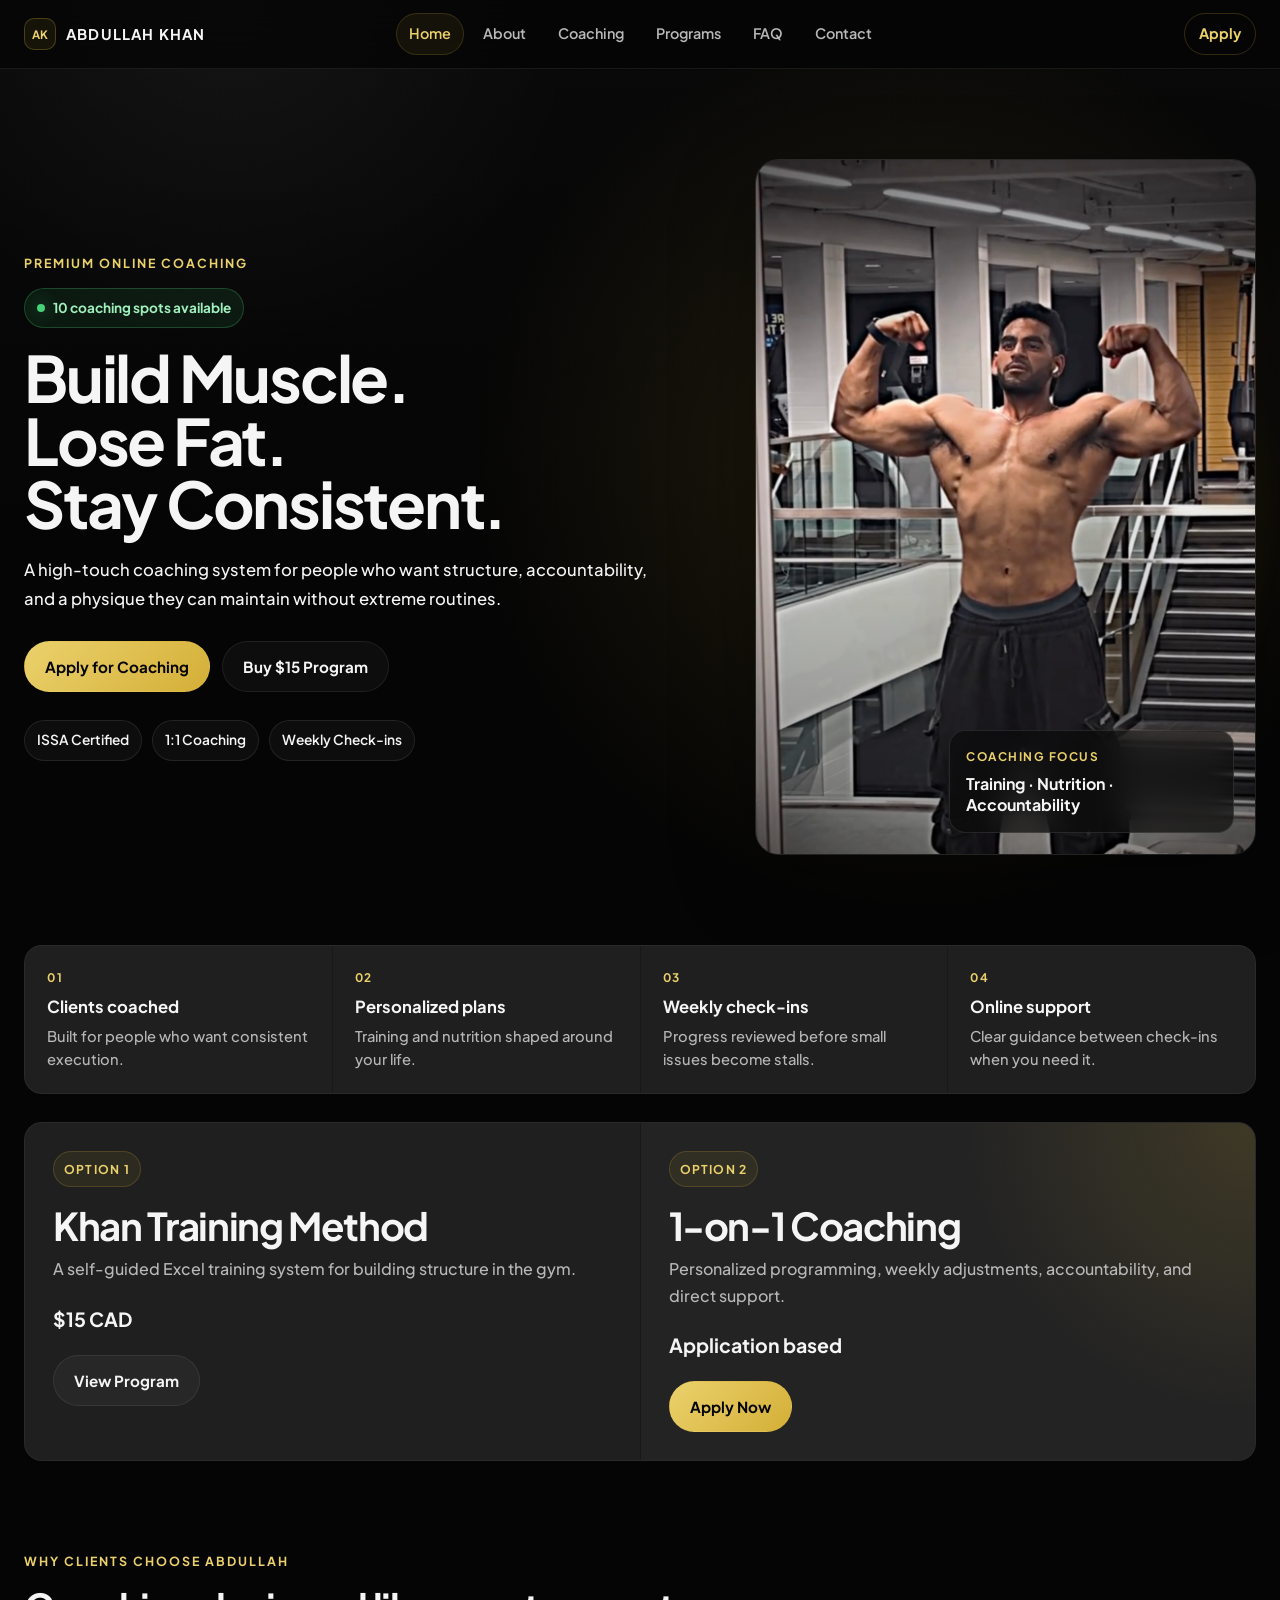
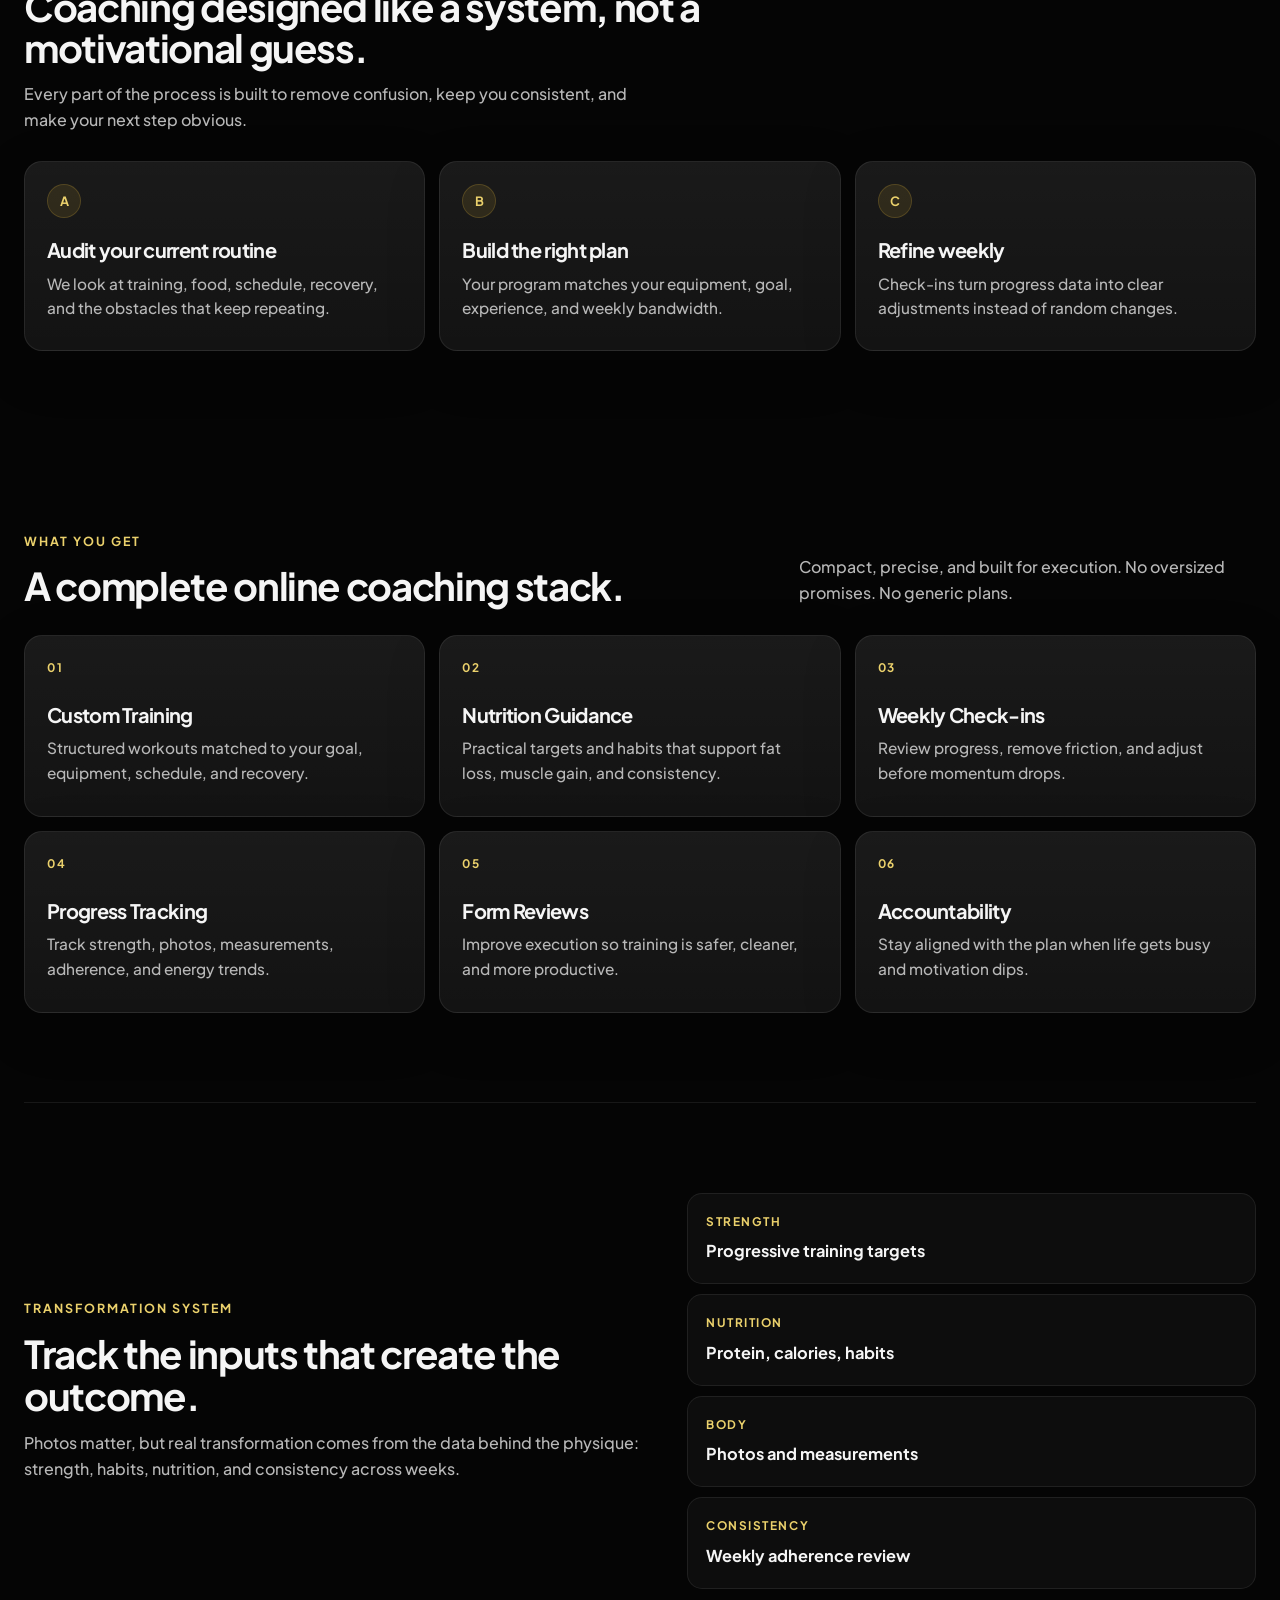
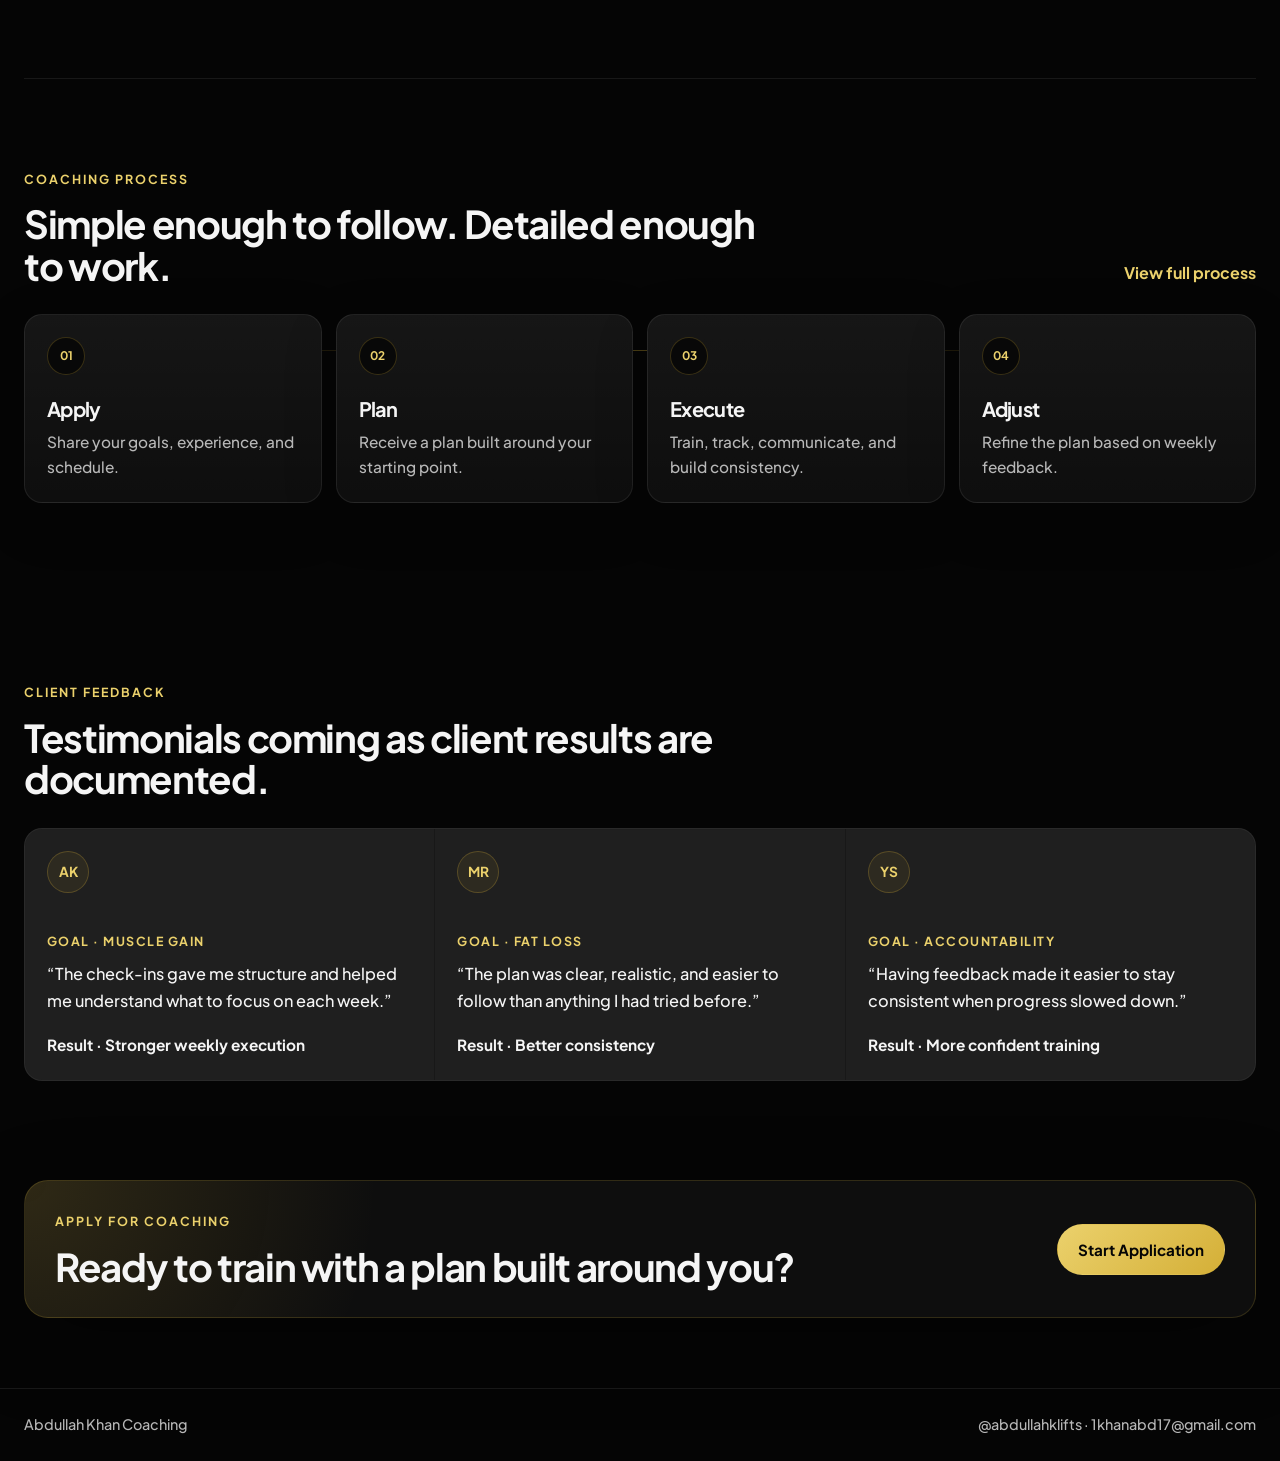
==== commit d50a617e: "Add files via upload" ====
--- a/index.html
+++ b/index.html
@@ -7,237 +7,197 @@
   <title>Abdullah Khan Coaching | Premium Online Fitness Coaching</title>
   <link rel="preconnect" href="https://fonts.googleapis.com">
   <link rel="preconnect" href="https://fonts.gstatic.com" crossorigin>
-  <link href="https://fonts.googleapis.com/css2?family=Manrope:wght@400;500;600;700&display=swap" rel="stylesheet">
+  <link href="https://fonts.googleapis.com/css2?family=Plus+Jakarta+Sans:wght@500;600;700&display=swap" rel="stylesheet">
+  <link rel="icon" href="favicon.svg" type="image/svg+xml">
   <link rel="stylesheet" href="style.css">
   <script src="script.js" defer></script>
 </head>
 <body>
   <header class="site-header">
     <nav class="nav shell">
-      <a class="brand" href="index.html">Abdullah Khan</a>
+      <a class="brand" href="index.html"><span class="logo-mark">AK</span><span>Abdullah Khan</span></a>
       <div class="nav-links" aria-label="Main navigation">
         <a class="active" href="index.html">Home</a>
         <a href="about.html">About</a>
         <a href="coaching.html">Coaching</a>
+        <a href="programs.html">Programs</a>
         <a href="faq.html">FAQ</a>
         <a href="contact.html">Contact</a>
       </div>
-      <a class="nav-cta" href="contact.html">Apply Now</a>
+      <a class="nav-cta" href="contact.html">Apply</a>
     </nav>
   </header>
 
   <main class="page-transition">
-
-    <!-- ——— HERO ——— -->
     <section class="hero shell reveal">
       <div class="hero-content">
-        <p class="eyebrow">Premium Online Coaching</p>
+        <p class="eyebrow">Premium online coaching</p>
+        <div class="availability-badge">10 coaching spots available</div>
         <h1>Build Muscle.<br>Lose Fat.<br>Stay Consistent.</h1>
-        <p class="hero-lead">A high-touch coaching system for people who want structure, accountability, and a physique they can actually maintain — without extremes.</p>
+        <p class="hero-lead">A high-touch coaching system for people who want structure, accountability, and a physique they can maintain without extreme routines.</p>
         <div class="hero-actions">
           <a class="button primary" href="contact.html">Apply for Coaching</a>
-          <a class="button secondary" href="coaching.html">Explore the Program</a>
-        </div>
-        <div class="hero-badges">
+          <a class="button secondary" href="programs.html">Buy $15 Program</a>
+        </div>
+        <div class="hero-badges" aria-label="Credibility badges">
           <span>ISSA Certified</span>
           <span>1:1 Coaching</span>
           <span>Weekly Check-ins</span>
-          <span>Online Support</span>
         </div>
       </div>
 
       <div class="hero-image-wrap">
         <div class="photo-glow"></div>
         <figure class="hero-image">
-          <img src="hero-photo.jpg" alt="Abdullah Khan in the gym">
+          <img src="hero-photo.jpg" alt="Abdullah Khan posing in a gym">
         </figure>
         <div class="hero-metric">
-          <span>Coaching Focus</span>
+          <span>Coaching focus</span>
           <strong>Training · Nutrition · Accountability</strong>
         </div>
       </div>
     </section>
 
-    <!-- ——— TRUST STRIP ——— -->
-    <div class="shell reveal">
-      <div class="metric-strip">
-        <div>
-          <span>01</span>
-          <strong>1:1 Coaching</strong>
-          <p>Personalized to your life, not a template.</p>
-        </div>
-        <div>
-          <span>02</span>
-          <strong>Custom Plans</strong>
-          <p>Training and nutrition shaped around you.</p>
-        </div>
-        <div>
-          <span>03</span>
-          <strong>Weekly Check-ins</strong>
-          <p>Progress reviewed before issues become stalls.</p>
-        </div>
-        <div>
-          <span>04</span>
-          <strong>Online Support</strong>
-          <p>Clarity between check-ins when you need it.</p>
-        </div>
-      </div>
-    </div>
-
-    <!-- ——— WHY CLIENTS CHOOSE ——— -->
+    <section class="metric-strip shell reveal" aria-label="Why clients choose Abdullah">
+      <div>
+        <span>01</span>
+        <strong>Clients coached</strong>
+        <p>Built for people who want consistent execution.</p>
+      </div>
+      <div>
+        <span>02</span>
+        <strong>Personalized plans</strong>
+        <p>Training and nutrition shaped around your life.</p>
+      </div>
+      <div>
+        <span>03</span>
+        <strong>Weekly check-ins</strong>
+        <p>Progress reviewed before small issues become stalls.</p>
+      </div>
+      <div>
+        <span>04</span>
+        <strong>Online support</strong>
+        <p>Clear guidance between check-ins when you need it.</p>
+      </div>
+    </section>
+
+    <section class="choice-panel shell reveal">
+      <article>
+        <span>Option 1</span>
+        <h2>Khan Training Method</h2>
+        <p>A self-guided Excel training system for building structure in the gym.</p>
+        <strong>$15 CAD</strong>
+        <a class="button secondary" href="programs.html">View Program</a>
+      </article>
+      <article class="highlight-choice">
+        <span>Option 2</span>
+        <h2>1-on-1 Coaching</h2>
+        <p>Personalized programming, weekly adjustments, accountability, and direct support.</p>
+        <strong>Application based</strong>
+        <a class="button primary" href="contact.html">Apply Now</a>
+      </article>
+    </section>
+
     <section class="section shell reveal">
       <div class="section-header">
         <p class="eyebrow">Why clients choose Abdullah</p>
-        <h2>Coaching designed like a system, not a guess.</h2>
+        <h2>Coaching designed like a system, not a motivational guess.</h2>
         <p>Every part of the process is built to remove confusion, keep you consistent, and make your next step obvious.</p>
       </div>
       <div class="feature-row">
         <article>
           <span class="tiny-icon">A</span>
           <h3>Audit your current routine</h3>
-          <p>We look at training, food, schedule, recovery, and the obstacles that keep repeating before building anything.</p>
+          <p>We look at training, food, schedule, recovery, and the obstacles that keep repeating.</p>
         </article>
         <article>
           <span class="tiny-icon">B</span>
           <h3>Build the right plan</h3>
-          <p>Your program matches your equipment, goal, experience level, and realistic weekly bandwidth.</p>
+          <p>Your program matches your equipment, goal, experience, and weekly bandwidth.</p>
         </article>
         <article>
           <span class="tiny-icon">C</span>
-          <h3>Refine every week</h3>
-          <p>Check-ins convert progress data into clear adjustments instead of random changes.</p>
-        </article>
-      </div>
-    </section>
-
-    <!-- ——— WHAT YOU GET ——— -->
-    <section class="section shell reveal">
-      <div class="split-header">
-        <div class="section-header">
+          <h3>Refine weekly</h3>
+          <p>Check-ins turn progress data into clear adjustments instead of random changes.</p>
+        </article>
+      </div>
+    </section>
+
+    <section class="section shell reveal">
+      <div class="section-header split-header">
+        <div>
           <p class="eyebrow">What you get</p>
-          <h2>A complete online coaching system.</h2>
-          <p>Precise, built for execution. No generic plans. No oversized promises.</p>
-        </div>
-        <a class="text-link" href="coaching.html">View full program →</a>
+          <h2>A complete online coaching stack.</h2>
+        </div>
+        <p>Compact, precise, and built for execution. No oversized promises. No generic plans.</p>
       </div>
       <div class="card-grid six">
-        <article class="premium-card">
-          <span>01</span>
-          <h3>Custom Training</h3>
-          <p>Structured workouts matched to your goal, equipment, schedule, and recovery capacity.</p>
-        </article>
-        <article class="premium-card">
-          <span>02</span>
-          <h3>Nutrition Guidance</h3>
-          <p>Practical targets and habits that support fat loss, muscle gain, and long-term consistency.</p>
-        </article>
-        <article class="premium-card">
-          <span>03</span>
-          <h3>Weekly Check-ins</h3>
-          <p>Review progress, remove friction, and adjust the plan before momentum drops.</p>
-        </article>
-        <article class="premium-card">
-          <span>04</span>
-          <h3>Progress Tracking</h3>
-          <p>Strength, photos, measurements, adherence, and energy trends — all in one view.</p>
-        </article>
-        <article class="premium-card">
-          <span>05</span>
-          <h3>Form Reviews</h3>
-          <p>Improve execution so training is safer, more effective, and cleaner over time.</p>
-        </article>
-        <article class="premium-card">
-          <span>06</span>
-          <h3>Accountability</h3>
-          <p>Stay aligned with the plan when life gets busy and motivation naturally dips.</p>
-        </article>
-      </div>
-    </section>
-
-    <!-- ——— RESULTS FRAMEWORK ——— -->
-    <section class="visual-panel shell reveal">
+        <article class="premium-card"><span>01</span><h3>Custom Training</h3><p>Structured workouts matched to your goal, equipment, schedule, and recovery.</p></article>
+        <article class="premium-card"><span>02</span><h3>Nutrition Guidance</h3><p>Practical targets and habits that support fat loss, muscle gain, and consistency.</p></article>
+        <article class="premium-card"><span>03</span><h3>Weekly Check-ins</h3><p>Review progress, remove friction, and adjust before momentum drops.</p></article>
+        <article class="premium-card"><span>04</span><h3>Progress Tracking</h3><p>Track strength, photos, measurements, adherence, and energy trends.</p></article>
+        <article class="premium-card"><span>05</span><h3>Form Reviews</h3><p>Improve execution so training is safer, cleaner, and more productive.</p></article>
+        <article class="premium-card"><span>06</span><h3>Accountability</h3><p>Stay aligned with the plan when life gets busy and motivation dips.</p></article>
+      </div>
+    </section>
+
+    <section class="section shell visual-panel reveal">
       <div>
         <p class="eyebrow">Transformation system</p>
-        <h2>Track the inputs that drive the outcome.</h2>
-        <p>Photos matter, but real transformation comes from the data behind the physique — strength, habits, nutrition, and consistency across weeks.</p>
-      </div>
-      <div class="stacked-insights">
-        <div><span>Strength</span><strong>Progressive training targets built in</strong></div>
-        <div><span>Nutrition</span><strong>Protein, calories, sustainable habits</strong></div>
-        <div><span>Body</span><strong>Weekly photos and measurements</strong></div>
-        <div><span>Adherence</span><strong>Weekly consistency review and feedback</strong></div>
-      </div>
-    </section>
-
-    <!-- ——— COACHING PROCESS ——— -->
-    <section class="section shell reveal">
-      <div class="split-header">
-        <div class="section-header">
+        <h2>Track the inputs that create the outcome.</h2>
+        <p>Photos matter, but real transformation comes from the data behind the physique: strength, habits, nutrition, and consistency across weeks.</p>
+      </div>
+      <div class="stacked-insights" aria-label="Transformation tracking">
+        <div><span>Strength</span><strong>Progressive training targets</strong></div>
+        <div><span>Nutrition</span><strong>Protein, calories, habits</strong></div>
+        <div><span>Body</span><strong>Photos and measurements</strong></div>
+        <div><span>Consistency</span><strong>Weekly adherence review</strong></div>
+      </div>
+    </section>
+
+    <section class="section shell reveal">
+      <div class="section-header split-header">
+        <div>
           <p class="eyebrow">Coaching process</p>
           <h2>Simple enough to follow. Detailed enough to work.</h2>
         </div>
-        <a class="text-link" href="coaching.html">Full process →</a>
+        <a class="text-link" href="coaching.html">View full process</a>
       </div>
       <div class="process-line">
         <article><span>01</span><h3>Apply</h3><p>Share your goals, experience, and schedule.</p></article>
         <article><span>02</span><h3>Plan</h3><p>Receive a plan built around your starting point.</p></article>
         <article><span>03</span><h3>Execute</h3><p>Train, track, communicate, and build consistency.</p></article>
-        <article><span>04</span><h3>Adjust</h3><p>Refine the plan based on weekly feedback and results.</p></article>
-      </div>
-    </section>
-
-    <!-- ——— TESTIMONIALS ——— -->
+        <article><span>04</span><h3>Adjust</h3><p>Refine the plan based on weekly feedback.</p></article>
+      </div>
+    </section>
+
     <section class="section shell reveal">
       <div class="section-header">
         <p class="eyebrow">Client feedback</p>
-        <h2>What clients have said.</h2>
+        <h2>Testimonials coming as client results are documented.</h2>
       </div>
       <div class="testimonial-grid">
         <article>
-          <p>"The check-ins gave me structure and helped me understand what to focus on each week. Progress felt inevitable."</p>
-          <footer><strong>Client A</strong><span>Goal: Build Muscle</span></footer>
-        </article>
-        <article>
-          <p>"The plan was clear, realistic, and easier to follow than anything I had tried before. No guesswork."</p>
-          <footer><strong>Client B</strong><span>Goal: Fat Loss</span></footer>
-        </article>
-        <article>
-          <p>"Having real feedback made it easier to stay consistent even when progress slowed down mid-cut."</p>
-          <footer><strong>Client C</strong><span>Goal: Recomposition</span></footer>
-        </article>
-      </div>
-    </section>
-
-    <!-- ——— FAQ PREVIEW ——— -->
-    <section class="section shell reveal">
-      <div class="split-header">
-        <div class="section-header">
-          <p class="eyebrow">Common questions</p>
-          <h2>A few things people ask before applying.</h2>
-        </div>
-        <a class="text-link" href="faq.html">All FAQs →</a>
-      </div>
-      <div class="accordion" data-accordion style="max-width:none;">
-        <article class="accordion-item active">
-          <button class="accordion-trigger" type="button" aria-expanded="true">Do I need prior gym experience?<span></span></button>
-          <div class="accordion-panel"><p>No. Your program will match your current level, and we can start with fundamentals if you are new to training.</p></div>
-        </article>
-        <article class="accordion-item">
-          <button class="accordion-trigger" type="button" aria-expanded="false">Can I train at home without a gym membership?<span></span></button>
-          <div class="accordion-panel"><p>Yes. Gym and home options are available depending on your equipment, goal, and schedule.</p></div>
-        </article>
-        <article class="accordion-item">
-          <button class="accordion-trigger" type="button" aria-expanded="false">How often do check-ins happen?<span></span></button>
-          <div class="accordion-panel"><p>Weekly. Check-ins track progress, solve problems early, and keep the plan adjusted with purpose.</p></div>
-        </article>
-        <article class="accordion-item">
-          <button class="accordion-trigger" type="button" aria-expanded="false">What happens after I submit the application?<span></span></button>
-          <div class="accordion-panel"><p>I review your application and follow up with the next step if coaching looks like a strong fit for your goals.</p></div>
-        </article>
-      </div>
-    </section>
-
-    <!-- ——— CTA ——— -->
+          <div class="client-initials">AK</div>
+          <span>Goal · Muscle gain</span>
+          <p>“The check-ins gave me structure and helped me understand what to focus on each week.”</p>
+          <strong>Result · Stronger weekly execution</strong>
+        </article>
+        <article>
+          <div class="client-initials">MR</div>
+          <span>Goal · Fat loss</span>
+          <p>“The plan was clear, realistic, and easier to follow than anything I had tried before.”</p>
+          <strong>Result · Better consistency</strong>
+        </article>
+        <article>
+          <div class="client-initials">YS</div>
+          <span>Goal · Accountability</span>
+          <p>“Having feedback made it easier to stay consistent when progress slowed down.”</p>
+          <strong>Result · More confident training</strong>
+        </article>
+      </div>
+    </section>
+
     <section class="cta-band shell reveal">
       <div>
         <p class="eyebrow">Apply for coaching</p>
@@ -245,13 +205,12 @@
       </div>
       <a class="button primary" href="contact.html">Start Application</a>
     </section>
-
   </main>
 
   <footer class="footer">
     <div class="shell footer-inner">
       <p>Abdullah Khan Coaching</p>
-      <p>@abdullahklifts &middot; 1khanabd17@gmail.com</p>
+      <p>@abdullahklifts · 1khanabd17@gmail.com</p>
     </div>
   </footer>
 </body>
--- a/style.css
+++ b/style.css
@@ -1,321 +1,329 @@
-/* ===================================================
-   ABDULLAH KHAN COACHING — PREMIUM REDESIGN
-   Linear × Vercel × Stripe × Luxury Fitness
-   =================================================== */
-
 :root {
-  --bg: #060606;
-  --surface: #0d0d0d;
-  --surface-2: #111111;
+  --bg: #050505;
   --ink: #f5f5f5;
-  --soft: #c8c8c8;
-  --muted: #787878;
-  --faint: #444444;
-  --line: rgba(255,255,255,0.07);
-  --line-strong: rgba(255,255,255,0.12);
-  --panel: rgba(255,255,255,0.025);
-  --panel-2: rgba(255,255,255,0.04);
-  --gold: #c9991a;
-  --gold-light: #e8c157;
-  --gold-soft: #ddb84a;
-  --gold-dim: rgba(201,153,26,0.10);
-  --gold-glow: rgba(201,153,26,0.18);
-  --radius-sm: 12px;
-  --radius: 16px;
-  --radius-lg: 24px;
-  --shadow-sm: 0 2px 12px rgba(0,0,0,0.28);
-  --shadow: 0 12px 48px rgba(0,0,0,0.38);
-  --shadow-lg: 0 28px 80px rgba(0,0,0,0.48);
-  --max: 1380px;
-  --transition: 200ms cubic-bezier(0.16,1,0.3,1);
-}
-
-/* ——— Reset ——— */
-*, *::before, *::after { box-sizing: border-box; margin: 0; padding: 0; }
-html { scroll-behavior: smooth; -webkit-font-smoothing: antialiased; }
+  --soft: #f5f5f5;
+  --muted: #b8b8b8;
+  --panel: rgba(255, 255, 255, 0.035);
+  --panel-strong: rgba(255, 255, 255, 0.055);
+  --line: rgba(255, 255, 255, 0.08);
+  --gold: #d4af37;
+  --gold-soft: #ebd16c;
+  --gold-dim: rgba(212, 175, 55, 0.12);
+  --shadow: 0 24px 80px rgba(0, 0, 0, 0.34);
+  --radius: 18px;
+  --max: 1400px;
+}
+
+* {
+  box-sizing: border-box;
+  margin: 0;
+  padding: 0;
+}
+
+html {
+  scroll-behavior: smooth;
+}
+
 body {
   min-height: 100vh;
-  background: var(--bg);
+  background:
+    radial-gradient(circle at 72% 10%, rgba(212, 175, 55, 0.14), transparent 28rem),
+    radial-gradient(circle at 18% 0%, rgba(255, 255, 255, 0.05), transparent 22rem),
+    linear-gradient(180deg, #090909 0%, var(--bg) 34rem);
   color: var(--ink);
-  font-family: 'Manrope','Inter',system-ui,sans-serif;
-  font-size: 1rem;
+  font-family: "Plus Jakarta Sans", "Inter", sans-serif;
+  font-size: clamp(1rem, 1.2vw, 1.125rem);
   font-weight: 500;
-  line-height: 1.6;
-}
-::selection { background: var(--gold); color: #060606; }
-a { color: inherit; text-decoration: none; }
-img { display: block; max-width: 100%; }
-button { font-family: inherit; }
-
-/* ——— Layout Shell ——— */
+  line-height: 1.65;
+}
+
+body::selection {
+  background: var(--gold);
+  color: #050505;
+}
+
+a {
+  color: inherit;
+}
+
+img {
+  display: block;
+  max-width: 100%;
+}
+
 .shell {
   width: min(var(--max), calc(100% - 48px));
   margin-inline: auto;
 }
 
-/* ——— Page Transition ——— */
-.page-transition { animation: fadeUp 480ms ease both; }
-@keyframes fadeUp { from { opacity: 0; transform: translateY(12px); } to { opacity: 1; transform: translateY(0); } }
-
-/* ====================================================
-   NAVIGATION
-   ==================================================== */
+.page-transition {
+  animation: pageIn 520ms ease both;
+}
+
 .site-header {
   position: sticky;
   top: 0;
-  z-index: 100;
+  z-index: 40;
   border-bottom: 1px solid var(--line);
-  background: rgba(6,6,6,0.82);
-  backdrop-filter: blur(24px) saturate(160%);
-  -webkit-backdrop-filter: blur(24px) saturate(160%);
+  background: rgba(5, 5, 5, 0.74);
+  backdrop-filter: blur(18px);
 }
 
 .nav {
-  height: 60px;
+  min-height: 68px;
   display: grid;
   grid-template-columns: 1fr auto 1fr;
   align-items: center;
-  gap: 16px;
+  gap: 22px;
+}
+
+.brand,
+.nav-links a,
+.nav-cta {
+  text-decoration: none;
 }
 
 .brand {
+  display: inline-flex;
+  align-items: center;
+  gap: 10px;
   color: var(--ink);
-  font-size: 0.88rem;
-  font-weight: 700;
-  letter-spacing: 0.10em;
+  font-size: 0.92rem;
+  font-weight: 700;
+  letter-spacing: 0.08em;
   text-transform: uppercase;
-  transition: color var(--transition);
-}
-.brand:hover { color: var(--gold-soft); }
+}
+
+.logo-mark {
+  width: 32px;
+  height: 32px;
+  display: inline-flex;
+  align-items: center;
+  justify-content: center;
+  border: 1px solid rgba(212, 175, 55, 0.28);
+  border-radius: 10px;
+  background: rgba(212, 175, 55, 0.08);
+  color: var(--gold-soft);
+  font-size: 0.72rem;
+  letter-spacing: 0.02em;
+}
 
 .nav-links {
   display: flex;
   align-items: center;
-  gap: 2px;
+  justify-content: center;
+  gap: 6px;
 }
 
 .nav-links a {
-  position: relative;
-  border-radius: 8px;
+  border: 1px solid transparent;
+  border-radius: 999px;
   color: var(--muted);
-  font-size: 0.87rem;
+  font-size: 0.9rem;
   font-weight: 600;
-  padding: 7px 11px;
-  transition: color var(--transition), background var(--transition);
-}
-.nav-links a::after {
-  content: '';
-  position: absolute;
-  bottom: 3px;
-  left: 50%;
-  transform: translateX(-50%) scaleX(0);
-  width: calc(100% - 22px);
-  height: 1px;
-  background: var(--gold-soft);
-  transition: transform var(--transition);
-}
-.nav-links a:hover { color: var(--soft); background: rgba(255,255,255,0.04); }
-.nav-links a:hover::after,
-.nav-links a.active::after { transform: translateX(-50%) scaleX(1); }
-.nav-links a.active { color: var(--ink); }
+  padding: 8px 12px;
+  transition: 200ms ease;
+}
+
+.nav-links a:hover,
+.nav-links a.active {
+  border-color: rgba(212, 175, 55, 0.18);
+  background: rgba(212, 175, 55, 0.075);
+  color: var(--gold-soft);
+}
 
 .nav-cta {
   justify-self: end;
-  border: 1px solid rgba(201,153,26,0.28);
-  border-radius: 8px;
-  background: transparent;
+  border: 1px solid rgba(212, 175, 55, 0.22);
+  border-radius: 999px;
   color: var(--gold-soft);
-  font-size: 0.87rem;
-  font-weight: 700;
-  padding: 8px 16px;
-  transition: background var(--transition), border-color var(--transition), color var(--transition);
-}
+  font-size: 0.9rem;
+  font-weight: 700;
+  padding: 8px 14px;
+  transition: 200ms ease;
+}
+
 .nav-cta:hover {
   background: var(--gold-dim);
-  border-color: rgba(201,153,26,0.48);
-  color: var(--gold-light);
-}
-
-/* ====================================================
-   TYPOGRAPHY
-   ==================================================== */
+}
+
+.hero {
+  min-height: min(780px, calc(100vh - 68px));
+  display: grid;
+  grid-template-columns: minmax(0, 0.94fr) minmax(380px, 0.72fr);
+  align-items: center;
+  gap: clamp(44px, 6vw, 86px);
+  padding-block: clamp(62px, 8vw, 90px);
+}
+
+.hero-content {
+  max-width: 760px;
+}
+
 .eyebrow {
-  display: inline-flex;
-  align-items: center;
-  gap: 8px;
   color: var(--gold-soft);
-  font-size: 0.74rem;
-  font-weight: 700;
-  letter-spacing: 0.18em;
-  margin-bottom: 12px;
+  font-size: 0.78rem;
+  font-weight: 700;
+  letter-spacing: 0.16em;
+  margin-bottom: 14px;
   text-transform: uppercase;
 }
-.eyebrow::before {
-  content: '';
-  width: 16px;
-  height: 1px;
-  background: var(--gold-soft);
-  flex-shrink: 0;
-}
-
-h1, h2, h3 {
+
+h1,
+h2,
+h3 {
   color: var(--ink);
   font-weight: 700;
-  letter-spacing: -0.03em;
-}
-h1 { font-size: clamp(2.6rem,5.2vw,4.5rem); line-height: 1.00; }
-h2 { font-size: clamp(1.7rem,2.8vw,2.6rem); line-height: 1.08; }
-h3 { font-size: clamp(1.05rem,1.4vw,1.2rem); line-height: 1.22; font-weight: 600; }
-p { color: var(--muted); line-height: 1.68; }
-
-/* ====================================================
-   BUTTONS
-   ==================================================== */
+  letter-spacing: -0.035em;
+}
+
+h1 {
+  max-width: 860px;
+  font-size: clamp(2.25rem, 5vw, 4.5rem);
+  line-height: 0.98;
+}
+
+h2 {
+  max-width: 760px;
+  font-size: clamp(2rem, 3vw, 2.5rem);
+  line-height: 1.08;
+}
+
+h3 {
+  font-size: clamp(1.25rem, 1.55vw, 1.5rem);
+  line-height: 1.16;
+}
+
+p {
+  color: var(--muted);
+}
+
+.hero-lead,
+.page-hero p {
+  max-width: 640px;
+  color: var(--soft);
+  font-size: clamp(1rem, 1.3vw, 1.15rem);
+  line-height: 1.75;
+  margin-top: 20px;
+}
+
+.hero-actions {
+  display: flex;
+  flex-wrap: wrap;
+  gap: 12px;
+  margin-top: 28px;
+}
+
 .button {
+  min-height: 48px;
   display: inline-flex;
   align-items: center;
   justify-content: center;
-  gap: 8px;
-  min-height: 44px;
   border: 1px solid transparent;
-  border-radius: 8px;
+  border-radius: 999px;
   cursor: pointer;
   font: inherit;
-  font-size: 0.9rem;
-  font-weight: 700;
-  padding: 10px 20px;
-  transition: transform var(--transition), box-shadow var(--transition), background var(--transition), border-color var(--transition);
-}
-.button:hover { transform: translateY(-1px); }
+  font-size: 0.95rem;
+  font-weight: 700;
+  padding: 12px 20px;
+  text-decoration: none;
+  transition: transform 220ms ease, box-shadow 220ms ease, border-color 220ms ease, background 220ms ease;
+}
+
+.button:hover {
+  transform: translateY(-2px);
+}
 
 .button.primary {
-  background: linear-gradient(135deg, var(--gold-light), var(--gold));
-  color: #060606;
-}
+  background: linear-gradient(135deg, var(--gold-soft), var(--gold));
+  color: #050505;
+}
+
 .button.primary:hover {
-  box-shadow: 0 8px 28px rgba(201,153,26,0.28);
+  box-shadow: 0 14px 34px rgba(212, 175, 55, 0.22);
 }
 
 .button.secondary {
-  border-color: var(--line-strong);
-  background: var(--panel-2);
+  border-color: var(--line);
+  background: rgba(255, 255, 255, 0.035);
   color: var(--soft);
 }
-.button.secondary:hover {
-  border-color: rgba(255,255,255,0.18);
-  background: rgba(255,255,255,0.06);
-}
-
-.text-link {
-  color: var(--gold-soft);
-  font-size: 0.9rem;
-  font-weight: 700;
-  transition: color var(--transition);
-}
-.text-link:hover { color: var(--gold-light); }
-
-/* ====================================================
-   SECTION BASE
-   ==================================================== */
-.section { padding-block: clamp(60px,6vw,80px); }
-
-.section-header { margin-bottom: 32px; }
-.section-header > h2 { margin-top: 0; }
-.section-header > p:not(.eyebrow) {
-  max-width: 580px;
-  margin-top: 10px;
-  font-size: 0.96rem;
-}
-
-.split-header {
-  display: grid;
-  grid-template-columns: 1fr auto;
-  align-items: end;
-  gap: 24px;
-  margin-bottom: 32px;
-}
-.split-header .section-header { margin-bottom: 0; }
-
-/* ====================================================
-   HERO — HOME
-   ==================================================== */
-.hero {
-  display: grid;
-  grid-template-columns: minmax(0,1fr) minmax(340px,0.66fr);
-  align-items: center;
-  gap: clamp(40px,5vw,70px);
-  padding-block: clamp(56px,7vw,82px);
-  min-height: min(720px, calc(100vh - 60px));
-}
-
-.hero-content { max-width: 680px; }
-
-.hero h1 { margin-top: 0; }
-
-.hero-lead {
-  color: var(--soft);
-  font-size: 1.05rem;
-  line-height: 1.72;
-  margin-top: 18px;
-  max-width: 540px;
-}
-
-.hero-actions {
+
+.hero-badges {
   display: flex;
   flex-wrap: wrap;
   gap: 10px;
   margin-top: 28px;
 }
 
-.hero-badges {
+.availability-badge {
+  width: fit-content;
   display: flex;
-  flex-wrap: wrap;
+  align-items: center;
   gap: 8px;
-  margin-top: 24px;
-}
+  border: 1px solid rgba(70, 211, 120, 0.26);
+  border-radius: 999px;
+  background: rgba(70, 211, 120, 0.09);
+  color: #9ff0bd;
+  font-size: 0.85rem;
+  font-weight: 700;
+  margin-bottom: 18px;
+  padding: 8px 12px;
+}
+
+.availability-badge::before {
+  width: 8px;
+  height: 8px;
+  border-radius: 50%;
+  background: #46d378;
+  box-shadow: 0 0 18px rgba(70, 211, 120, 0.7);
+  content: "";
+}
+
 .hero-badges span {
-  border: 1px solid var(--line);
-  border-radius: 6px;
-  background: var(--panel);
+  border: 1px solid rgba(255, 255, 255, 0.09);
+  border-radius: 999px;
+  background: rgba(255, 255, 255, 0.035);
   color: var(--soft);
-  font-size: 0.8rem;
+  font-size: 0.86rem;
   font-weight: 600;
-  padding: 6px 11px;
-  letter-spacing: 0.02em;
-}
-
-/* Hero image */
-.hero-image-wrap { position: relative; }
+  padding: 8px 12px;
+}
+
+.hero-image-wrap {
+  position: relative;
+}
 
 .photo-glow {
   position: absolute;
-  inset: 10% -6% 6% 6%;
+  inset: 8% -8% 4% 4%;
   border-radius: 30px;
-  background: radial-gradient(circle, rgba(201,153,26,0.22), transparent 62%);
-  filter: blur(28px);
-  pointer-events: none;
+  background: radial-gradient(circle, rgba(212, 175, 55, 0.24), transparent 64%);
+  filter: blur(20px);
 }
 
 .hero-image {
   position: relative;
   z-index: 1;
-  aspect-ratio: 0.7;
+  aspect-ratio: 0.72;
   overflow: hidden;
-  border: 1px solid var(--line-strong);
-  border-radius: var(--radius-lg);
-  background: var(--surface-2);
-  box-shadow: var(--shadow-lg);
-  transition: transform 400ms ease;
-}
-.hero-image:hover { transform: scale(1.01); }
-.hero-image::after {
-  content: '';
+  border: 1px solid var(--line);
+  border-radius: 24px;
+  background: var(--panel);
+  box-shadow: var(--shadow);
+}
+
+.hero-image::after,
+.bio-photo::after {
   position: absolute;
   inset: 0;
-  background: linear-gradient(180deg, transparent 48%, rgba(0,0,0,0.52));
+  content: "";
+  background: linear-gradient(180deg, transparent 40%, rgba(0, 0, 0, 0.42));
   pointer-events: none;
 }
-.hero-image img, .bio-photo img {
+
+.hero-image img,
+.bio-photo img {
   width: 100%;
   height: 100%;
   object-fit: cover;
@@ -325,423 +333,518 @@
 .hero-metric {
   position: absolute;
   z-index: 2;
-  right: 16px;
-  bottom: 18px;
-  min-width: 240px;
-  max-width: 290px;
-  border: 1px solid rgba(255,255,255,0.09);
-  border-radius: var(--radius);
-  background: rgba(8,8,8,0.72);
-  backdrop-filter: blur(20px);
-  padding: 14px 16px;
-}
-.hero-metric span {
+  right: 22px;
+  bottom: 22px;
+  max-width: 285px;
+  border: 1px solid rgba(255, 255, 255, 0.1);
+  border-radius: 16px;
+  background: rgba(10, 10, 10, 0.66);
+  backdrop-filter: blur(16px);
+  padding: 16px;
+}
+
+.hero-metric span,
+.premium-card span,
+.process-line span,
+.metric-strip span,
+.stat-cards span,
+.stacked-insights span {
+  color: var(--gold-soft);
   display: block;
-  color: var(--gold-soft);
-  font-size: 0.7rem;
-  font-weight: 700;
-  letter-spacing: 0.14em;
+  font-size: 0.74rem;
+  font-weight: 700;
+  letter-spacing: 0.13em;
   text-transform: uppercase;
 }
+
 .hero-metric strong {
   display: block;
-  font-size: 0.94rem;
-  line-height: 1.4;
-  margin-top: 5px;
-  color: var(--ink);
-}
-
-/* ====================================================
-   TRUST / METRIC STRIP
-   ==================================================== */
-.metric-strip {
-  display: grid;
-  grid-template-columns: repeat(4, minmax(0,1fr));
+  font-size: 1rem;
+  line-height: 1.35;
+  margin-top: 6px;
+}
+
+.metric-strip,
+.trust-mini,
+.stat-cards,
+.testimonial-grid,
+.choice-panel,
+.comparison-grid {
+  display: grid;
   gap: 1px;
+  overflow: hidden;
   border: 1px solid var(--line);
   border-radius: var(--radius);
   background: var(--line);
-  overflow: hidden;
-  margin-bottom: 8px;
-}
-.metric-strip > div {
-  background: var(--surface);
-  padding: 20px 22px;
-  transition: background var(--transition);
-}
-.metric-strip > div:hover { background: var(--surface-2); }
-
-.metric-strip span {
-  display: block;
+}
+
+.metric-strip {
+  grid-template-columns: repeat(4, minmax(0, 1fr));
+  margin-bottom: 10px;
+}
+
+.metric-strip div,
+.trust-mini div,
+.stat-cards article,
+.testimonial-grid article {
+  background: rgba(255, 255, 255, 0.032);
+  padding: 22px;
+}
+
+.choice-panel {
+  grid-template-columns: repeat(2, minmax(0, 1fr));
+  margin-top: 28px;
+}
+
+.choice-panel article {
+  background: rgba(255, 255, 255, 0.032);
+  padding: 28px;
+}
+
+.choice-panel span,
+.popular-badge {
   color: var(--gold-soft);
-  font-size: 0.72rem;
-  font-weight: 700;
-  letter-spacing: 0.13em;
+  display: inline-flex;
+  border: 1px solid rgba(212, 175, 55, 0.2);
+  border-radius: 999px;
+  background: rgba(212, 175, 55, 0.08);
+  font-size: 0.76rem;
+  font-weight: 700;
+  letter-spacing: 0.1em;
+  padding: 7px 10px;
   text-transform: uppercase;
 }
-.metric-strip strong {
+
+.choice-panel h2 {
+  margin-top: 18px;
+}
+
+.choice-panel p {
+  max-width: 560px;
+  margin-top: 10px;
+}
+
+.choice-panel strong {
   display: block;
   color: var(--ink);
-  font-size: 0.98rem;
-  font-weight: 700;
-  margin-top: 8px;
-  line-height: 1.3;
-}
-.metric-strip p {
+  font-size: 1.22rem;
+  margin-block: 20px;
+}
+
+.highlight-choice {
+  background:
+    radial-gradient(circle at top right, rgba(212, 175, 55, 0.16), transparent 18rem),
+    rgba(255, 255, 255, 0.046) !important;
+}
+
+.metric-strip strong,
+.trust-mini strong,
+.stat-cards strong {
+  display: block;
+  color: var(--ink);
+  font-size: 1.04rem;
+  font-weight: 700;
+  line-height: 1.25;
+  margin-top: 10px;
+}
+
+.metric-strip p,
+.trust-mini span,
+.stat-cards p {
   color: var(--muted);
-  font-size: 0.86rem;
-  margin-top: 5px;
-  line-height: 1.5;
-}
-
-/* ====================================================
-   FEATURE ROW (Why clients choose)
-   ==================================================== */
+  display: block;
+  font-size: 0.92rem;
+  line-height: 1.55;
+  margin-top: 7px;
+}
+
+.section {
+  padding-block: clamp(70px, 7vw, 90px);
+}
+
+.section-header {
+  max-width: 800px;
+  margin-bottom: 28px;
+}
+
+.section-header > p:not(.eyebrow) {
+  max-width: 620px;
+  margin-top: 12px;
+}
+
+.split-header {
+  max-width: none;
+  display: grid;
+  grid-template-columns: minmax(0, 0.9fr) minmax(280px, 0.55fr);
+  align-items: end;
+  gap: 26px;
+}
+
+.split-header > p,
+.split-header .text-link {
+  justify-self: end;
+}
+
+.feature-row,
+.card-grid,
+.process-line {
+  display: grid;
+  gap: 14px;
+}
+
 .feature-row {
-  display: grid;
-  grid-template-columns: repeat(3,minmax(0,1fr));
-  gap: 12px;
-}
-
-.feature-row article {
+  grid-template-columns: repeat(3, minmax(0, 1fr));
+}
+
+.feature-row article,
+.premium-card,
+.process-line article,
+.contact-card,
+.application-form,
+.bio-copy {
   border: 1px solid var(--line);
   border-radius: var(--radius);
-  background: var(--surface);
-  padding: 24px;
-  transition: border-color var(--transition), background var(--transition), transform var(--transition);
-}
-.feature-row article:hover {
-  border-color: var(--line-strong);
-  background: var(--surface-2);
-  transform: translateY(-2px);
-}
-.feature-row h3 { margin-top: 16px; }
-.feature-row p { font-size: 0.9rem; margin-top: 8px; }
+  background:
+    linear-gradient(180deg, rgba(255, 255, 255, 0.05), rgba(255, 255, 255, 0.025)),
+    var(--panel);
+  box-shadow: 0 16px 54px rgba(0, 0, 0, 0.18);
+}
+
+.feature-row article,
+.premium-card,
+.process-line article {
+  padding: 22px;
+}
+
+.feature-row article {
+  min-height: 190px;
+}
 
 .tiny-icon {
-  width: 36px;
-  height: 36px;
+  width: 34px;
+  height: 34px;
   display: inline-flex;
   align-items: center;
   justify-content: center;
-  border: 1px solid rgba(201,153,26,0.24);
-  border-radius: var(--radius-sm);
+  border: 1px solid rgba(212, 175, 55, 0.22);
+  border-radius: 50%;
   background: var(--gold-dim);
   color: var(--gold-soft);
-  font-size: 0.78rem;
-  font-weight: 700;
-}
-
-/* ====================================================
-   PREMIUM CARDS GRID
-   ==================================================== */
-.card-grid {
-  display: grid;
-  gap: 12px;
-}
-.card-grid.six { grid-template-columns: repeat(3,minmax(0,1fr)); }
-.card-grid.dense { grid-template-columns: repeat(3,minmax(0,1fr)); }
-.card-grid.three { grid-template-columns: repeat(3,minmax(0,1fr)); }
+  font-size: 0.8rem;
+  font-weight: 700;
+  margin-bottom: 20px;
+}
+
+.feature-row p,
+.premium-card p,
+.process-line p,
+.bio-copy p,
+.contact-card p,
+.testimonial-grid p {
+  font-size: 0.96rem;
+  line-height: 1.62;
+  margin-top: 10px;
+}
+
+.card-grid.six,
+.card-grid.dense {
+  grid-template-columns: repeat(3, minmax(0, 1fr));
+}
+
+.card-grid.three {
+  grid-template-columns: repeat(3, minmax(0, 1fr));
+}
+
+.card-grid.four {
+  grid-template-columns: repeat(4, minmax(0, 1fr));
+}
 
 .premium-card {
-  border: 1px solid var(--line);
-  border-radius: var(--radius);
-  background: var(--surface);
-  padding: 22px;
-  transition: border-color var(--transition), background var(--transition), transform var(--transition), box-shadow var(--transition);
-}
+  min-height: 182px;
+  transition: transform 220ms ease, border-color 220ms ease, background 220ms ease, box-shadow 220ms ease;
+}
+
 .premium-card:hover {
-  border-color: rgba(201,153,26,0.22);
-  background: linear-gradient(160deg, rgba(201,153,26,0.055), var(--surface) 60%);
-  transform: translateY(-3px);
-  box-shadow: 0 16px 48px rgba(0,0,0,0.3);
-}
-
-.premium-card > span {
-  display: inline-block;
-  color: var(--gold-soft);
-  font-size: 0.7rem;
-  font-weight: 700;
-  letter-spacing: 0.14em;
-  text-transform: uppercase;
-}
-.premium-card h3 { margin-top: 20px; }
-.premium-card p { font-size: 0.88rem; margin-top: 8px; }
-
-.feature-wide { grid-column: span 3; }
-
-/* ====================================================
-   VISUAL PANEL (split with stacked insights)
-   ==================================================== */
+  transform: translateY(-5px);
+  border-color: rgba(212, 175, 55, 0.25);
+  background:
+    linear-gradient(180deg, rgba(212, 175, 55, 0.07), rgba(255, 255, 255, 0.024)),
+    var(--panel);
+  box-shadow: 0 24px 70px rgba(0, 0, 0, 0.25);
+}
+
+.premium-card h3 {
+  margin-top: 26px;
+}
+
+.feature-wide {
+  grid-column: span 3;
+  min-height: 150px;
+}
+
 .visual-panel {
   display: grid;
-  grid-template-columns: minmax(0,0.9fr) minmax(340px,0.75fr);
+  grid-template-columns: minmax(0, 0.86fr) minmax(360px, 0.78fr);
   align-items: center;
-  gap: 40px;
+  gap: 36px;
   border-top: 1px solid var(--line);
   border-bottom: 1px solid var(--line);
-  padding-block: clamp(60px,6vw,80px);
-}
-.visual-panel > div > p:not(.eyebrow) {
-  max-width: 560px;
-  margin-top: 12px;
-}
-
-.stacked-insights { display: grid; gap: 8px; }
+}
+
+.visual-panel p:not(.eyebrow) {
+  max-width: 650px;
+  margin-top: 14px;
+}
+
+.stacked-insights {
+  display: grid;
+  gap: 10px;
+}
+
 .stacked-insights div {
   border: 1px solid var(--line);
-  border-radius: var(--radius);
-  background: var(--surface);
-  padding: 16px 18px;
-  display: grid;
-  grid-template-columns: auto 1fr;
-  align-items: center;
-  gap: 14px;
-  transition: background var(--transition), border-color var(--transition);
-}
-.stacked-insights div:hover {
-  background: var(--surface-2);
-  border-color: var(--line-strong);
-}
-.stacked-insights span {
-  color: var(--gold-soft);
-  font-size: 0.7rem;
-  font-weight: 700;
-  letter-spacing: 0.12em;
-  text-transform: uppercase;
-  white-space: nowrap;
-}
+  border-radius: 15px;
+  background: rgba(255, 255, 255, 0.035);
+  padding: 18px;
+}
+
 .stacked-insights strong {
   display: block;
-  color: var(--ink);
-  font-size: 0.92rem;
-  font-weight: 600;
-}
-
-/* ====================================================
-   PROCESS LINE
-   ==================================================== */
+  font-size: 1.02rem;
+  font-weight: 700;
+  margin-top: 7px;
+}
+
 .process-line {
-  display: grid;
-  grid-template-columns: repeat(4,minmax(0,1fr));
-  gap: 12px;
   position: relative;
-}
+  grid-template-columns: repeat(4, minmax(0, 1fr));
+}
+
+.process-line.five {
+  grid-template-columns: repeat(5, minmax(0, 1fr));
+}
+
 .process-line::before {
-  content: '';
   position: absolute;
-  top: 30px;
-  left: 12%;
-  right: 12%;
+  top: 36px;
+  left: 8%;
+  right: 8%;
   height: 1px;
-  background: linear-gradient(90deg, transparent, rgba(201,153,26,0.3), transparent);
-}
+  content: "";
+  background: linear-gradient(90deg, transparent, rgba(212, 175, 55, 0.35), transparent);
+}
+
 .process-line article {
-  border: 1px solid var(--line);
-  border-radius: var(--radius);
-  background: var(--surface);
-  padding: 22px;
   position: relative;
   z-index: 1;
-  transition: border-color var(--transition), transform var(--transition);
-}
-.process-line article:hover {
-  border-color: var(--line-strong);
-  transform: translateY(-2px);
-}
+  min-height: 176px;
+  background:
+    linear-gradient(180deg, rgba(255, 255, 255, 0.055), rgba(255, 255, 255, 0.025)),
+    #080808;
+}
+
 .process-line span {
-  width: 36px;
-  height: 36px;
+  width: 38px;
+  height: 38px;
   display: inline-flex;
   align-items: center;
   justify-content: center;
-  border: 1px solid rgba(201,153,26,0.26);
+  border: 1px solid rgba(212, 175, 55, 0.24);
   border-radius: 50%;
-  background: var(--surface);
+  background: #080808;
+  letter-spacing: 0;
+  margin-bottom: 22px;
+}
+
+.testimonial-grid {
+  grid-template-columns: repeat(3, minmax(0, 1fr));
+}
+
+.testimonial-grid article {
+  min-height: 160px;
+}
+
+.client-initials {
+  width: 42px;
+  height: 42px;
+  display: inline-flex;
+  align-items: center;
+  justify-content: center;
+  border: 1px solid rgba(212, 175, 55, 0.26);
+  border-radius: 50%;
+  background: rgba(212, 175, 55, 0.08);
   color: var(--gold-soft);
-  font-size: 0.72rem;
-  font-weight: 700;
-  letter-spacing: 0;
+  font-size: 0.86rem;
+  font-weight: 700;
   margin-bottom: 18px;
 }
-.process-line h3 { margin-top: 0; }
-.process-line p { font-size: 0.88rem; margin-top: 6px; }
-
-/* ====================================================
-   TESTIMONIALS
-   ==================================================== */
-.testimonial-grid {
-  display: grid;
-  grid-template-columns: repeat(3,minmax(0,1fr));
-  gap: 1px;
-  border: 1px solid var(--line);
-  border-radius: var(--radius-lg);
-  background: var(--line);
-  overflow: hidden;
-}
-.testimonial-grid article {
-  background: var(--surface);
-  padding: 28px 24px;
-  transition: background var(--transition);
-}
-.testimonial-grid article:hover { background: var(--surface-2); }
+
 .testimonial-grid p {
   color: var(--soft);
+  font-size: 1.02rem;
+}
+
+.testimonial-grid span {
+  display: block;
+  color: var(--gold-soft);
+  font-size: 0.78rem;
+  font-weight: 700;
+  letter-spacing: 0.12em;
+  margin-top: 20px;
+  text-transform: uppercase;
+}
+
+.testimonial-grid strong {
+  display: block;
+  color: var(--ink);
   font-size: 0.96rem;
-  line-height: 1.65;
-}
-.testimonial-grid footer {
-  display: flex;
-  flex-direction: column;
-  gap: 2px;
-  margin-top: 20px;
-}
-.testimonial-grid footer strong {
-  color: var(--ink);
-  font-size: 0.86rem;
-  font-weight: 700;
-}
-.testimonial-grid footer span {
-  color: var(--gold-soft);
-  font-size: 0.74rem;
-  font-weight: 700;
-  letter-spacing: 0.12em;
-  text-transform: uppercase;
-}
-
-/* ====================================================
-   CTA BAND
-   ==================================================== */
+  margin-top: 18px;
+}
+
 .cta-band {
   display: flex;
   align-items: center;
   justify-content: space-between;
-  gap: 28px;
-  border: 1px solid rgba(201,153,26,0.16);
-  border-radius: var(--radius-lg);
-  background: radial-gradient(circle at top left, rgba(201,153,26,0.12), transparent 55%),
-              rgba(255,255,255,0.025);
-  margin-block: 8px 64px;
-  padding: 28px 32px;
-}
-.cta-band h2 { font-size: clamp(1.5rem,2.4vw,2rem); max-width: 640px; }
-
-/* ====================================================
-   PAGE HERO
-   ==================================================== */
+  gap: 26px;
+  border: 1px solid rgba(212, 175, 55, 0.18);
+  border-radius: 24px;
+  background:
+    radial-gradient(circle at top left, rgba(212, 175, 55, 0.16), transparent 22rem),
+    rgba(255, 255, 255, 0.04);
+  box-shadow: var(--shadow);
+  margin-block: 10px 70px;
+  padding: 30px;
+}
+
+.cta-band h2 {
+  font-size: clamp(2rem, 3vw, 2.5rem);
+}
+
 .page-hero {
-  padding-block: clamp(56px,6vw,72px) clamp(24px,3vw,36px);
-}
+  padding-block: clamp(74px, 8vw, 96px) clamp(28px, 4vw, 44px);
+}
+
 .page-hero.compact-hero {
-  padding-block: clamp(52px,5vw,64px) clamp(18px,2vw,28px);
-}
+  padding-block: clamp(58px, 6vw, 72px) 24px;
+}
+
 .page-hero h1 {
-  font-size: clamp(2.2rem,4vw,3.2rem);
-  max-width: 820px;
-}
-.page-hero p {
-  max-width: 600px;
-  color: var(--soft);
-  font-size: 1rem;
-  margin-top: 14px;
-}
-
-/* ====================================================
-   ABOUT PAGE — BIO SPLIT
-   ==================================================== */
-.bio-split {
-  display: grid;
-  grid-template-columns: minmax(300px,0.54fr) minmax(0,1fr);
-  gap: 16px;
+  max-width: 880px;
+  font-size: clamp(3rem, 4.4vw, 3.5rem);
+  line-height: 1.06;
+}
+
+.bio-split,
+.contact-section,
+.image-story,
+.product-layout,
+.purchase-panel {
+  display: grid;
+  grid-template-columns: minmax(320px, 0.64fr) minmax(0, 1fr);
+  gap: 18px;
   align-items: stretch;
 }
 
-.bio-photo {
-  position: relative;
-  min-height: 480px;
-  overflow: hidden;
-  border: 1px solid var(--line-strong);
-  border-radius: var(--radius-lg);
-  background: var(--surface-2);
-  box-shadow: var(--shadow);
-}
-.bio-photo::after {
-  content: '';
-  position: absolute;
-  inset: 0;
-  background: linear-gradient(180deg, transparent 50%, rgba(0,0,0,0.45));
-  pointer-events: none;
-}
-
-.bio-copy {
+.image-story {
+  grid-template-columns: minmax(0, 0.88fr) minmax(320px, 0.72fr);
+  gap: 18px;
+  align-items: stretch;
+  padding-block: 44px;
+}
+
+.image-story.reverse {
+  grid-template-columns: minmax(320px, 0.72fr) minmax(0, 0.88fr);
+}
+
+.story-card,
+.included-card,
+.product-card,
+.purchase-panel {
   border: 1px solid var(--line);
-  border-radius: var(--radius-lg);
-  background: var(--surface);
+  border-radius: var(--radius);
+  background:
+    linear-gradient(180deg, rgba(255, 255, 255, 0.05), rgba(255, 255, 255, 0.025)),
+    var(--panel);
+  box-shadow: 0 16px 54px rgba(0, 0, 0, 0.18);
+}
+
+.story-card {
   display: flex;
   flex-direction: column;
   justify-content: center;
-  padding: clamp(28px,3.5vw,42px);
-}
-.bio-copy h2 { margin-top: 0; }
-.bio-copy p {
-  font-size: 0.96rem;
-  margin-top: 14px;
-  max-width: 520px;
-}
-
-/* ====================================================
-   STAT CARDS
-   ==================================================== */
+  padding: clamp(26px, 4vw, 42px);
+}
+
+.story-card p:not(.eyebrow) {
+  margin-top: 12px;
+}
+
+.story-image {
+  position: relative;
+  min-height: 420px;
+  overflow: hidden;
+  border: 1px solid var(--line);
+  border-radius: 24px;
+  background: var(--panel);
+}
+
+.story-image img {
+  width: 100%;
+  height: 100%;
+  object-fit: cover;
+  object-position: center top;
+}
+
+.bio-photo {
+  position: relative;
+  min-height: 520px;
+  overflow: hidden;
+  border: 1px solid var(--line);
+  border-radius: 24px;
+  background: var(--panel);
+  box-shadow: var(--shadow);
+}
+
+.bio-copy {
+  display: flex;
+  flex-direction: column;
+  justify-content: center;
+  padding: clamp(28px, 4vw, 44px);
+}
+
 .stat-cards {
-  display: grid;
-  grid-template-columns: repeat(3,minmax(0,1fr));
-  gap: 1px;
-  border: 1px solid var(--line);
-  border-radius: var(--radius-lg);
-  background: var(--line);
-  overflow: hidden;
-}
+  grid-template-columns: repeat(3, minmax(0, 1fr));
+}
+
 .stat-cards article {
-  background: var(--surface);
-  padding: 22px 24px;
-  transition: background var(--transition);
-}
-.stat-cards article:hover { background: var(--surface-2); }
-.stat-cards span {
-  display: block;
-  color: var(--gold-soft);
-  font-size: 0.7rem;
-  font-weight: 700;
-  letter-spacing: 0.14em;
-  text-transform: uppercase;
-}
+  min-height: 150px;
+}
+
 .stat-cards strong {
-  display: block;
-  color: var(--ink);
-  font-size: clamp(1.2rem,1.8vw,1.5rem);
-  font-weight: 700;
+  font-size: clamp(1.35rem, 2vw, 1.75rem);
   letter-spacing: -0.02em;
-  margin-top: 10px;
-}
-.stat-cards p { font-size: 0.88rem; margin-top: 6px; }
-
-/* ====================================================
-   FAQ ACCORDION
-   ==================================================== */
-.faq-section { padding-top: 20px; }
-
-.accordion { max-width: 900px; }
+}
+
+.faq-section {
+  padding-top: 30px;
+}
+
+.accordion {
+  max-width: 980px;
+}
+
 .accordion-item {
   overflow: hidden;
   border: 1px solid var(--line);
-  border-radius: var(--radius);
-  background: var(--surface);
-  margin-bottom: 8px;
-  transition: border-color var(--transition), background var(--transition);
-}
+  border-radius: 16px;
+  background: rgba(255, 255, 255, 0.035);
+  margin-bottom: 10px;
+  transition: border-color 220ms ease, background 220ms ease;
+}
+
 .accordion-item.active {
-  border-color: rgba(201,153,26,0.22);
-  background: linear-gradient(160deg, rgba(201,153,26,0.04), var(--surface) 55%);
+  border-color: rgba(212, 175, 55, 0.24);
+  background: rgba(212, 175, 55, 0.055);
 }
 
 .accordion-trigger {
@@ -749,137 +852,234 @@
   display: flex;
   align-items: center;
   justify-content: space-between;
-  gap: 16px;
+  gap: 20px;
   border: 0;
   background: transparent;
   color: var(--ink);
   cursor: pointer;
-  font-family: inherit;
-  font-size: 0.98rem;
-  font-weight: 600;
-  padding: 16px 18px;
+  font: inherit;
+  font-size: clamp(1.05rem, 1.35vw, 1.22rem);
+  font-weight: 700;
+  padding: 18px 20px;
   text-align: left;
 }
 
 .accordion-trigger span {
-  width: 22px;
-  height: 22px;
+  width: 24px;
+  height: 24px;
+  position: relative;
   flex: 0 0 auto;
-  position: relative;
-  border: 1px solid rgba(201,153,26,0.26);
+  border: 1px solid rgba(212, 175, 55, 0.28);
   border-radius: 50%;
 }
+
 .accordion-trigger span::before,
 .accordion-trigger span::after {
-  content: '';
   position: absolute;
   top: 50%;
   left: 50%;
-  width: 9px;
-  height: 1.5px;
+  width: 10px;
+  height: 2px;
+  content: "";
   background: var(--gold-soft);
-  transform: translate(-50%,-50%);
-}
+  transform: translate(-50%, -50%);
+}
+
 .accordion-trigger span::after {
-  transform: translate(-50%,-50%) rotate(90deg);
+  transform: translate(-50%, -50%) rotate(90deg);
   transition: transform 220ms ease;
 }
+
 .accordion-item.active .accordion-trigger span::after {
-  transform: translate(-50%,-50%) rotate(0deg);
-}
-
-.accordion-panel { max-height: 0; overflow: hidden; transition: max-height 300ms ease; }
-.accordion-panel p { max-width: 720px; padding: 0 18px 18px; font-size: 0.94rem; }
-
-/* ====================================================
-   TRUST MINI (contact page top)
-   ==================================================== */
+  transform: translate(-50%, -50%) rotate(0deg);
+}
+
+.accordion-panel {
+  max-height: 0;
+  overflow: hidden;
+  transition: max-height 300ms ease;
+}
+
+.accordion-panel p {
+  max-width: 760px;
+  padding: 0 20px 20px;
+}
+
 .trust-mini {
-  display: grid;
-  grid-template-columns: repeat(3,minmax(0,1fr));
-  gap: 1px;
-  border: 1px solid var(--line);
-  border-radius: var(--radius);
-  background: var(--line);
+  grid-template-columns: repeat(3, minmax(0, 1fr));
+}
+
+.contact-section {
+  grid-template-columns: minmax(0, 1fr) minmax(340px, 0.48fr);
+  align-items: stretch;
+  padding-top: 36px;
+}
+
+.product-layout {
+  grid-template-columns: minmax(0, 0.86fr) minmax(320px, 0.62fr);
+  gap: 18px;
+  align-items: stretch;
+  padding-top: 34px;
+}
+
+.product-card,
+.included-card {
+  padding: clamp(26px, 4vw, 42px);
+}
+
+.product-card {
+  position: relative;
   overflow: hidden;
-}
-.trust-mini div {
-  background: var(--surface);
-  padding: 18px 20px;
-}
-.trust-mini strong {
+  background:
+    radial-gradient(circle at top right, rgba(212, 175, 55, 0.2), transparent 22rem),
+    rgba(255, 255, 255, 0.04);
+}
+
+.product-card p:not(.eyebrow) {
+  max-width: 620px;
+  margin-top: 14px;
+}
+
+.price {
+  color: var(--ink);
+  font-size: clamp(3rem, 5vw, 4.4rem);
+  font-weight: 700;
+  letter-spacing: -0.05em;
+  line-height: 1;
+  margin-block: 28px;
+}
+
+.price span {
+  color: var(--muted);
+  font-size: 1rem;
+  letter-spacing: 0;
+}
+
+.check-list,
+.comparison-grid ul,
+.purchase-panel ol {
+  display: grid;
+  gap: 12px;
+  list-style: none;
+  margin-top: 22px;
+}
+
+.check-list li,
+.comparison-grid li,
+.purchase-panel li {
+  color: var(--soft);
+}
+
+.check-list li::before,
+.comparison-grid li::before {
+  color: var(--gold-soft);
+  content: "✓ ";
+}
+
+.comparison-grid {
+  grid-template-columns: minmax(0, 0.8fr) minmax(0, 1fr);
+}
+
+.comparison-grid article {
+  background: rgba(255, 255, 255, 0.032);
+  padding: 28px;
+}
+
+.comparison-grid h3 {
+  margin-top: 16px;
+}
+
+.comparison-grid strong {
   display: block;
   color: var(--ink);
-  font-size: 0.92rem;
-  font-weight: 700;
-}
-.trust-mini span {
-  display: block;
+  font-size: 1.2rem;
+  margin-top: 10px;
+}
+
+.featured-comparison {
+  background:
+    radial-gradient(circle at top right, rgba(212, 175, 55, 0.16), transparent 20rem),
+    rgba(255, 255, 255, 0.046) !important;
+}
+
+.featured-comparison .button {
+  margin-top: 24px;
+}
+
+.purchase-panel {
+  grid-template-columns: minmax(0, 0.7fr) minmax(0, 1fr);
+  gap: 28px;
+  padding: clamp(26px, 4vw, 42px);
+}
+
+.application-form,
+.contact-card {
+  padding: clamp(24px, 3vw, 34px);
+}
+
+.application-form {
+  display: grid;
+  gap: 14px;
+}
+
+.form-top {
+  display: grid;
+  grid-template-columns: minmax(0, 1fr) minmax(190px, 0.42fr);
+  align-items: end;
+  gap: 20px;
+  margin-bottom: 4px;
+}
+
+.form-top h2,
+.contact-card h2 {
+  font-size: clamp(1.7rem, 2.6vw, 2.25rem);
+}
+
+.form-progress {
+  display: grid;
+  gap: 9px;
+}
+
+.form-progress span {
   color: var(--muted);
-  font-size: 0.84rem;
-  margin-top: 4px;
-}
-
-/* ====================================================
-   CONTACT PAGE
-   ==================================================== */
-.contact-section {
-  display: grid;
-  grid-template-columns: minmax(0,1fr) minmax(300px,0.52fr);
-  gap: 16px;
-  align-items: start;
-  padding-top: 28px;
-}
-
-.application-form {
-  border: 1px solid var(--line);
-  border-radius: var(--radius-lg);
-  background: var(--surface);
-  padding: clamp(22px,3vw,32px);
-  display: grid;
-  gap: 14px;
-}
-
-.form-top {
-  display: grid;
-  grid-template-columns: minmax(0,1fr) auto;
-  align-items: end;
-  gap: 18px;
-  margin-bottom: 6px;
-}
-.form-top h2 { font-size: clamp(1.45rem,2.2vw,1.85rem); }
-
-.form-progress { display: grid; gap: 7px; text-align: right; }
-.form-progress span { color: var(--muted); font-size: 0.74rem; font-weight: 700; letter-spacing: 0.1em; text-transform: uppercase; }
-.form-progress b { color: var(--gold-soft); }
+  font-size: 0.78rem;
+  font-weight: 700;
+  letter-spacing: 0.1em;
+  text-transform: uppercase;
+}
+
+.form-progress b {
+  color: var(--gold-soft);
+}
+
 .form-progress div {
-  height: 5px;
+  height: 7px;
   overflow: hidden;
   border-radius: 999px;
-  background: rgba(255,255,255,0.07);
-}
+  background: rgba(255, 255, 255, 0.08);
+}
+
 .form-progress i {
   width: 0%;
   height: 100%;
   display: block;
   border-radius: inherit;
-  background: linear-gradient(90deg, var(--gold), var(--gold-light));
+  background: linear-gradient(90deg, var(--gold), var(--gold-soft));
   transition: width 220ms ease;
 }
 
 .form-grid {
   display: grid;
-  grid-template-columns: repeat(2,minmax(0,1fr));
-  gap: 12px;
+  grid-template-columns: repeat(2, minmax(0, 1fr));
+  gap: 14px;
 }
 
 .application-form label {
   display: grid;
-  gap: 6px;
+  gap: 7px;
   color: var(--soft);
-  font-size: 0.84rem;
-  font-weight: 700;
-  letter-spacing: 0.02em;
+  font-size: 0.9rem;
+  font-weight: 700;
 }
 
 .application-form input,
@@ -887,140 +1087,271 @@
 .application-form textarea {
   width: 100%;
   border: 1px solid var(--line);
-  border-radius: var(--radius-sm);
-  background: rgba(0,0,0,0.44);
+  border-radius: 14px;
+  background: rgba(5, 5, 5, 0.58);
   color: var(--ink);
   font: inherit;
-  font-size: 0.92rem;
+  font-size: 0.96rem;
   outline: none;
-  padding: 11px 13px;
-  transition: border-color var(--transition), box-shadow var(--transition), background var(--transition);
-}
-.application-form select option { background: #111; }
-.application-form textarea { resize: vertical; }
+  padding: 13px 14px;
+  transition: border-color 200ms ease, box-shadow 200ms ease, background 200ms ease;
+}
+
+.application-form textarea {
+  resize: vertical;
+}
+
 .application-form input:focus,
 .application-form select:focus,
 .application-form textarea:focus {
-  border-color: rgba(201,153,26,0.36);
-  background: rgba(255,255,255,0.04);
-  box-shadow: 0 0 0 3px rgba(201,153,26,0.08);
-}
-.application-form input::placeholder,
-.application-form textarea::placeholder { color: var(--faint); }
-.application-form button { justify-self: start; }
+  border-color: rgba(212, 175, 55, 0.38);
+  background: rgba(255, 255, 255, 0.045);
+  box-shadow: 0 0 0 4px rgba(212, 175, 55, 0.08);
+}
+
+.application-form button {
+  justify-self: start;
+}
 
 .contact-card {
-  border: 1px solid var(--line);
-  border-radius: var(--radius-lg);
-  background: var(--surface);
-  padding: clamp(22px,3vw,32px);
   display: flex;
   flex-direction: column;
 }
-.contact-card h2 { font-size: clamp(1.4rem,2vw,1.7rem); margin-top: 0; }
-.contact-card p:not(.eyebrow) { font-size: 0.92rem; margin-top: 12px; }
-
-.contact-links { display: grid; gap: 8px; margin-top: 22px; }
+
+.contact-card p:not(.eyebrow) {
+  margin-top: 12px;
+}
+
+.contact-links {
+  display: grid;
+  gap: 10px;
+  margin-top: 24px;
+}
+
 .contact-links a {
   border: 1px solid var(--line);
-  border-radius: var(--radius-sm);
-  background: rgba(255,255,255,0.022);
+  border-radius: 14px;
+  background: rgba(255, 255, 255, 0.025);
   color: var(--soft);
-  font-size: 0.9rem;
+  font-size: 0.94rem;
   font-weight: 600;
-  padding: 12px 14px;
-  transition: border-color var(--transition), background var(--transition), color var(--transition);
-}
+  padding: 13px 14px;
+  text-decoration: none;
+  transition: 200ms ease;
+}
+
+.contact-links a:hover,
+.text-link:hover {
+  color: var(--gold-soft);
+}
+
 .contact-links a:hover {
-  border-color: rgba(201,153,26,0.22);
-  background: var(--gold-dim);
+  border-color: rgba(212, 175, 55, 0.24);
+  background: rgba(212, 175, 55, 0.055);
+}
+
+.text-link {
   color: var(--gold-soft);
-}
-
-/* ====================================================
-   FOOTER
-   ==================================================== */
+  font-weight: 700;
+  text-decoration: none;
+}
+
 .footer {
   border-top: 1px solid var(--line);
-  padding-block: 22px;
-}
+  color: var(--muted);
+  padding-block: 24px;
+}
+
 .footer-inner {
   display: flex;
   align-items: center;
   justify-content: space-between;
   gap: 18px;
-  font-size: 0.84rem;
-  color: var(--muted);
-}
-
-/* ====================================================
-   REVEAL ANIMATION
-   ==================================================== */
-.reveal { opacity: 0; transform: translateY(14px); transition: opacity 560ms ease, transform 560ms ease; }
-.reveal.visible { opacity: 1; transform: translateY(0); }
-
-/* ====================================================
-   REDUCED MOTION
-   ==================================================== */
+  font-size: 0.9rem;
+}
+
+.reveal {
+  opacity: 0;
+  transform: translateY(18px);
+  transition: opacity 640ms ease, transform 640ms ease;
+}
+
+.reveal.visible {
+  opacity: 1;
+  transform: translateY(0);
+}
+
+@keyframes pageIn {
+  from {
+    opacity: 0;
+  }
+  to {
+    opacity: 1;
+  }
+}
+
 @media (prefers-reduced-motion: reduce) {
-  *, *::before, *::after {
+  *,
+  *::before,
+  *::after {
     animation-duration: 0.01ms !important;
+    animation-iteration-count: 1 !important;
+    scroll-behavior: auto !important;
     transition-duration: 0.01ms !important;
-    scroll-behavior: auto !important;
-  }
-}
-
-/* ====================================================
-   RESPONSIVE — 1080px
-   ==================================================== */
+  }
+}
+
 @media (max-width: 1080px) {
-  .nav { grid-template-columns: 1fr auto; }
-  .nav-links { grid-column: 1 / -1; grid-row: 2; overflow-x: auto; padding-bottom: 10px; height: 44px; }
-  .nav { height: auto; padding-top: 10px; padding-bottom: 4px; }
-
-  .hero, .bio-split, .visual-panel, .split-header, .contact-section {
+  .nav {
+    grid-template-columns: 1fr auto;
+  }
+
+  .nav-links {
+    grid-column: 1 / -1;
+    grid-row: 2;
+    justify-content: flex-start;
+    overflow-x: auto;
+    padding-bottom: 12px;
+  }
+
+  .nav {
+    padding-top: 14px;
+  }
+
+  .hero,
+  .visual-panel,
+  .bio-split,
+  .contact-section,
+  .split-header {
     grid-template-columns: 1fr;
   }
-  .hero { min-height: auto; }
-  .hero-image-wrap { max-width: 580px; }
-  .split-header > .text-link { justify-self: start; }
-  .metric-strip, .card-grid.six, .card-grid.dense, .process-line {
-    grid-template-columns: repeat(2,minmax(0,1fr));
-  }
-  .feature-wide { grid-column: span 2; }
-  .process-line::before { display: none; }
-  .testimonial-grid, .stat-cards, .card-grid.three {
-    grid-template-columns: repeat(2,minmax(0,1fr));
-  }
-}
-
-/* ====================================================
-   RESPONSIVE — 760px
-   ==================================================== */
+
+  .hero {
+    min-height: auto;
+  }
+
+  .hero-image-wrap {
+    max-width: 620px;
+  }
+
+  .split-header > p,
+  .split-header .text-link {
+    justify-self: start;
+  }
+
+  .metric-strip,
+  .process-line,
+  .process-line.five,
+  .card-grid.six,
+  .card-grid.dense,
+  .card-grid.four,
+  .product-layout,
+  .comparison-grid,
+  .purchase-panel,
+  .image-story,
+  .image-story.reverse,
+  .choice-panel {
+    grid-template-columns: repeat(2, minmax(0, 1fr));
+  }
+
+  .feature-wide {
+    grid-column: span 2;
+  }
+
+  .process-line::before {
+    display: none;
+  }
+}
+
 @media (max-width: 760px) {
-  .shell { width: min(100% - 28px, var(--max)); }
-  .nav-links a { white-space: nowrap; font-size: 0.82rem; }
-  .hero { padding-block: 48px 60px; }
-  .hero-image-wrap { max-width: none; }
-  .hero-metric { left: 14px; right: 14px; bottom: 14px; max-width: none; }
-
-  .metric-strip, .trust-mini, .stat-cards, .testimonial-grid,
-  .feature-row, .card-grid, .process-line, .form-grid, .form-top {
+  .shell {
+    width: min(100% - 28px, var(--max));
+  }
+
+  .brand {
+    white-space: nowrap;
+  }
+
+  .nav-links a {
+    white-space: nowrap;
+  }
+
+  .hero {
+    padding-block: 52px 68px;
+  }
+
+  .hero-image-wrap {
+    max-width: none;
+  }
+
+  .hero-metric {
+    left: 16px;
+    right: 16px;
+    bottom: 16px;
+    max-width: none;
+  }
+
+  .metric-strip,
+  .trust-mini,
+  .stat-cards,
+  .testimonial-grid,
+  .choice-panel,
+  .feature-row,
+  .card-grid.six,
+  .card-grid.dense,
+  .card-grid.three,
+  .card-grid.four,
+  .process-line,
+  .process-line.five,
+  .form-grid,
+  .form-top,
+  .product-layout,
+  .comparison-grid,
+  .purchase-panel,
+  .image-story,
+  .image-story.reverse {
     grid-template-columns: 1fr;
   }
-  .feature-wide { grid-column: auto; }
-  .section { padding-block: 52px; }
-  .page-hero, .page-hero.compact-hero { padding-block: 48px 18px; }
-  .bio-photo { min-height: 420px; }
-  .cta-band, .footer-inner { flex-direction: column; align-items: flex-start; }
-  .cta-band { margin-bottom: 48px; padding: 22px; }
-}
-
-/* ====================================================
-   RESPONSIVE — 480px
-   ==================================================== */
+
+  .feature-wide {
+    grid-column: auto;
+  }
+
+  .section {
+    padding-block: 58px;
+  }
+
+  .page-hero,
+  .page-hero.compact-hero {
+    padding-block: 56px 22px;
+  }
+
+  .bio-photo {
+    min-height: 480px;
+  }
+
+  .cta-band,
+  .footer-inner {
+    align-items: flex-start;
+    flex-direction: column;
+  }
+
+  .cta-band {
+    margin-bottom: 54px;
+    padding: 24px;
+  }
+}
+
 @media (max-width: 480px) {
-  .brand { font-size: 0.8rem; }
-  .nav-cta { padding-inline: 12px; font-size: 0.82rem; }
-  .hero-image { aspect-ratio: 0.65; }
-}
+  .brand {
+    font-size: 0.82rem;
+  }
+
+  .nav-cta {
+    padding-inline: 12px;
+  }
+
+  .hero-image {
+    aspect-ratio: 0.66;
+  }
+}
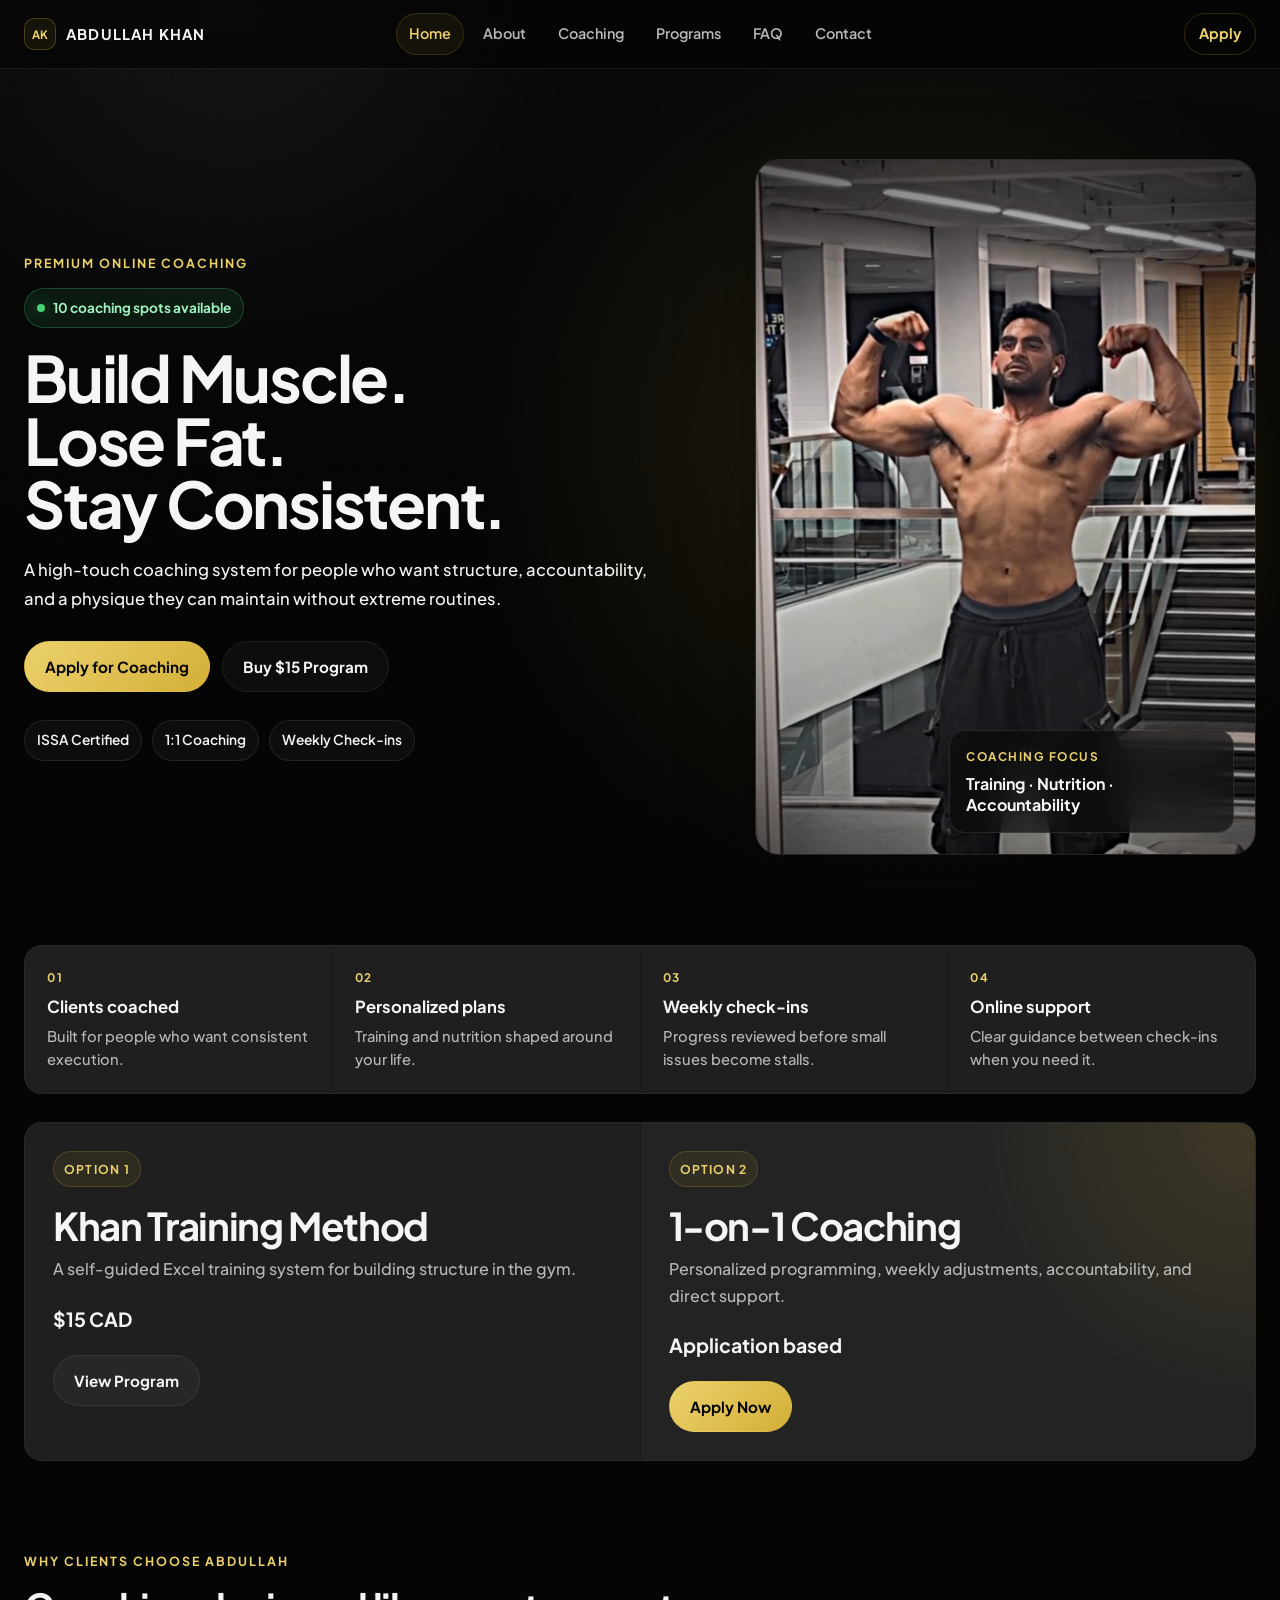
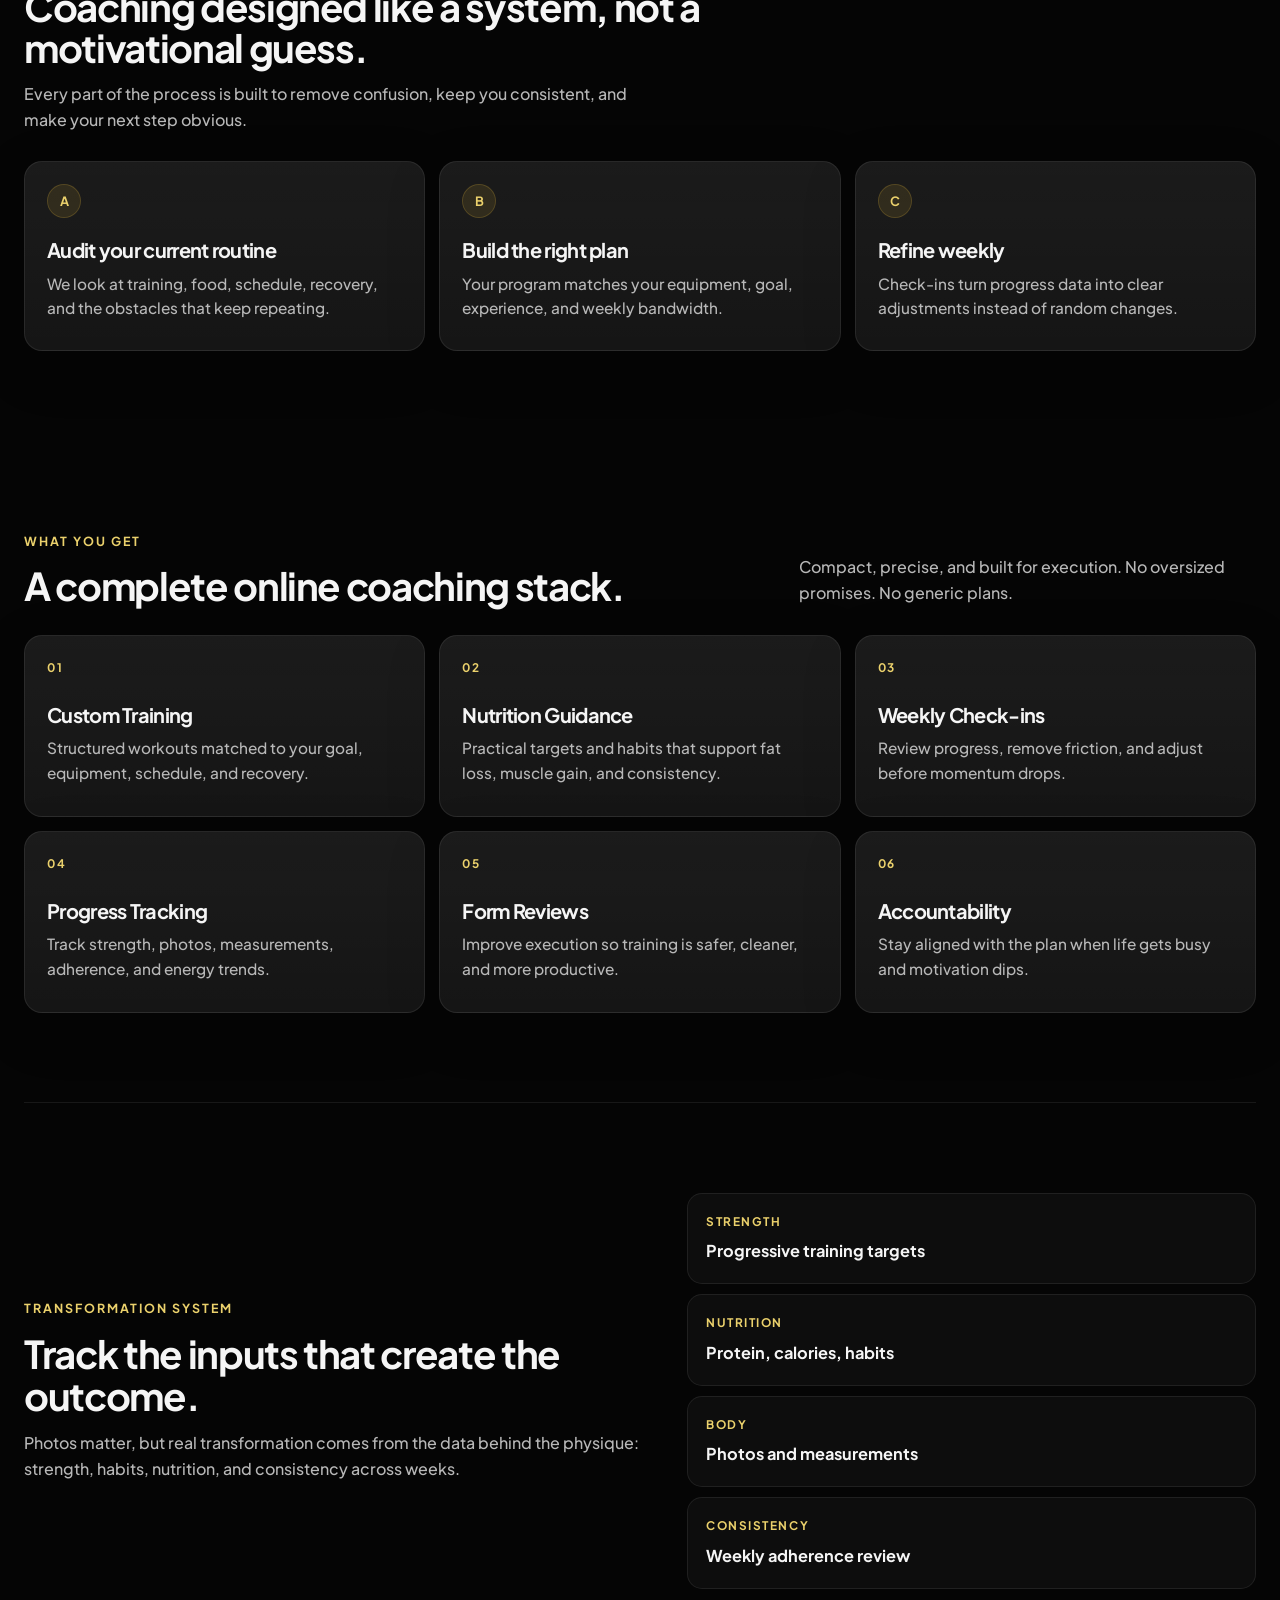
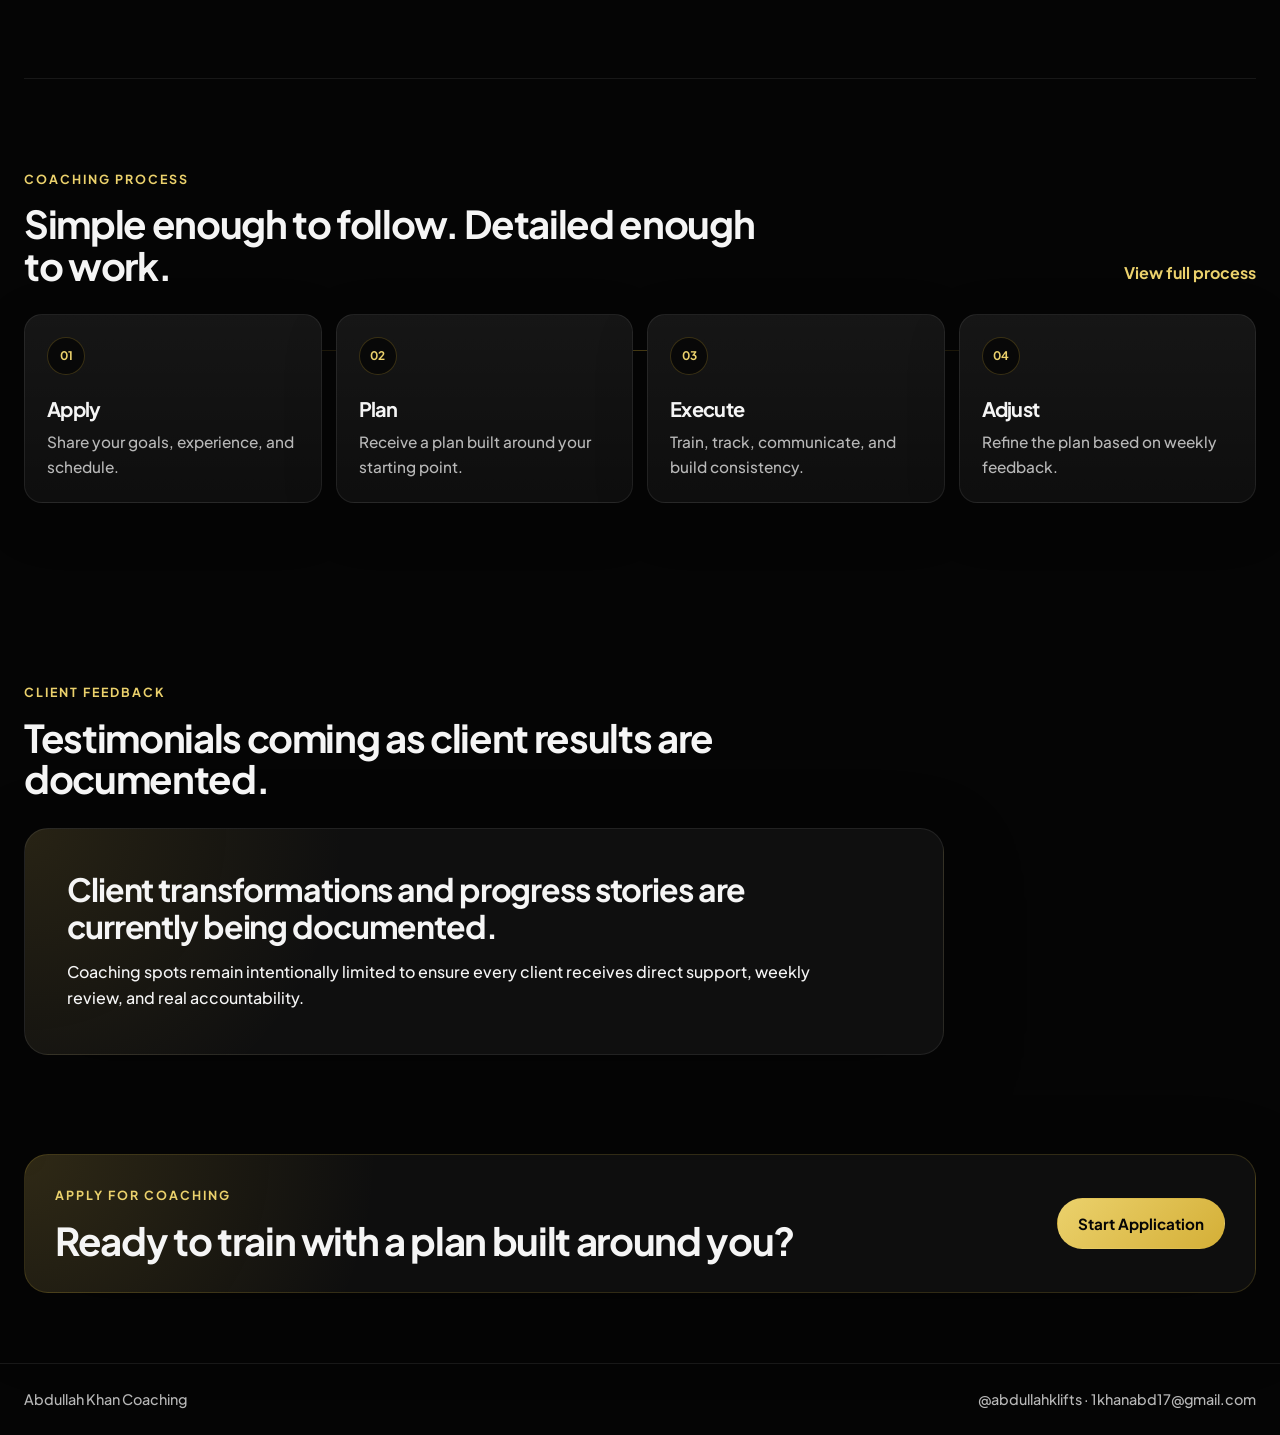
==== commit f3d6ba8c: "Add files via upload" ====
--- a/index.html
+++ b/index.html
@@ -4,6 +4,11 @@
   <meta charset="UTF-8">
   <meta name="viewport" content="width=device-width, initial-scale=1.0">
   <meta name="description" content="Premium online fitness coaching by ISSA certified trainer Abdullah Khan. Custom training, nutrition guidance, weekly check-ins, and accountability.">
+  <meta property="og:title" content="Abdullah Khan Coaching">
+  <meta property="og:description" content="Premium online coaching, custom programs, and digital training systems built for consistency.">
+  <meta property="og:type" content="website">
+  <meta property="og:image" content="hero-photo.jpg">
+  <meta name="twitter:card" content="summary_large_image">
   <title>Abdullah Khan Coaching | Premium Online Fitness Coaching</title>
   <link rel="preconnect" href="https://fonts.googleapis.com">
   <link rel="preconnect" href="https://fonts.gstatic.com" crossorigin>
@@ -176,25 +181,9 @@
         <p class="eyebrow">Client feedback</p>
         <h2>Testimonials coming as client results are documented.</h2>
       </div>
-      <div class="testimonial-grid">
-        <article>
-          <div class="client-initials">AK</div>
-          <span>Goal · Muscle gain</span>
-          <p>“The check-ins gave me structure and helped me understand what to focus on each week.”</p>
-          <strong>Result · Stronger weekly execution</strong>
-        </article>
-        <article>
-          <div class="client-initials">MR</div>
-          <span>Goal · Fat loss</span>
-          <p>“The plan was clear, realistic, and easier to follow than anything I had tried before.”</p>
-          <strong>Result · Better consistency</strong>
-        </article>
-        <article>
-          <div class="client-initials">YS</div>
-          <span>Goal · Accountability</span>
-          <p>“Having feedback made it easier to stay consistent when progress slowed down.”</p>
-          <strong>Result · More confident training</strong>
-        </article>
+      <div class="client-results-panel">
+        <h3>Client transformations and progress stories are currently being documented.</h3>
+        <p>Coaching spots remain intentionally limited to ensure every client receives direct support, weekly review, and real accountability.</p>
       </div>
     </section>
 
--- a/style.css
+++ b/style.css
@@ -3,13 +3,13 @@
   --ink: #f5f5f5;
   --soft: #f5f5f5;
   --muted: #b8b8b8;
-  --panel: rgba(255, 255, 255, 0.035);
-  --panel-strong: rgba(255, 255, 255, 0.055);
+  --panel: rgba(255, 255, 255, 0.045);
+  --panel-strong: rgba(255, 255, 255, 0.07);
   --line: rgba(255, 255, 255, 0.08);
   --gold: #d4af37;
   --gold-soft: #ebd16c;
   --gold-dim: rgba(212, 175, 55, 0.12);
-  --shadow: 0 24px 80px rgba(0, 0, 0, 0.34);
+  --shadow: 0 24px 80px rgba(0, 0, 0, 0.3);
   --radius: 18px;
   --max: 1400px;
 }
@@ -662,6 +662,28 @@
 
 .testimonial-grid article {
   min-height: 160px;
+}
+
+.client-results-panel {
+  max-width: 920px;
+  border: 1px solid var(--line);
+  border-radius: 24px;
+  background:
+    radial-gradient(circle at top left, rgba(212, 175, 55, 0.12), transparent 20rem),
+    rgba(255, 255, 255, 0.045);
+  box-shadow: var(--shadow);
+  padding: clamp(28px, 4vw, 42px);
+}
+
+.client-results-panel h3 {
+  max-width: 740px;
+  font-size: clamp(1.55rem, 2.6vw, 2rem);
+}
+
+.client-results-panel p {
+  max-width: 760px;
+  color: var(--soft);
+  margin-top: 14px;
 }
 
 .client-initials {
@@ -797,12 +819,21 @@
 
 .bio-photo {
   position: relative;
-  min-height: 520px;
+  min-height: 460px;
   overflow: hidden;
   border: 1px solid var(--line);
   border-radius: 24px;
   background: var(--panel);
   box-shadow: var(--shadow);
+}
+
+.primary-about-photo {
+  aspect-ratio: 0.72;
+  min-height: 0;
+}
+
+.primary-about-photo img {
+  object-position: center top;
 }
 
 .bio-copy {
@@ -922,6 +953,13 @@
   padding-top: 34px;
 }
 
+.program-products {
+  display: grid;
+  grid-template-columns: repeat(3, minmax(0, 1fr));
+  gap: 16px;
+  align-items: stretch;
+}
+
 .product-card,
 .included-card {
   padding: clamp(26px, 4vw, 42px);
@@ -929,6 +967,8 @@
 
 .product-card {
   position: relative;
+  display: flex;
+  flex-direction: column;
   overflow: hidden;
   background:
     radial-gradient(circle at top right, rgba(212, 175, 55, 0.2), transparent 22rem),
@@ -940,6 +980,11 @@
   margin-top: 14px;
 }
 
+.product-card .button {
+  width: fit-content;
+  margin-top: auto;
+}
+
 .price {
   color: var(--ink);
   font-size: clamp(3rem, 5vw, 4.4rem);
@@ -947,6 +992,17 @@
   letter-spacing: -0.05em;
   line-height: 1;
   margin-block: 28px;
+}
+
+.best-for {
+  border-top: 1px solid var(--line);
+  color: var(--soft);
+  margin-block: 20px 24px !important;
+  padding-top: 16px;
+}
+
+.best-for strong {
+  color: var(--gold-soft);
 }
 
 .price span {
@@ -987,6 +1043,10 @@
 
 .comparison-grid h3 {
   margin-top: 16px;
+}
+
+.comparison-grid p {
+  margin-top: 12px;
 }
 
 .comparison-grid strong {
@@ -1010,6 +1070,21 @@
   grid-template-columns: minmax(0, 0.7fr) minmax(0, 1fr);
   gap: 28px;
   padding: clamp(26px, 4vw, 42px);
+}
+
+.purchase-panel li {
+  position: relative;
+  padding-left: 28px;
+}
+
+.purchase-panel li::before {
+  position: absolute;
+  left: 0;
+  top: 0;
+  color: var(--gold-soft);
+  content: counter(list-item, decimal-leading-zero);
+  font-size: 0.76rem;
+  font-weight: 700;
 }
 
 .application-form,
@@ -1245,6 +1320,7 @@
   .card-grid.six,
   .card-grid.dense,
   .card-grid.four,
+  .program-products,
   .product-layout,
   .comparison-grid,
   .purchase-panel,
@@ -1301,6 +1377,7 @@
   .card-grid.dense,
   .card-grid.three,
   .card-grid.four,
+  .program-products,
   .process-line,
   .process-line.five,
   .form-grid,
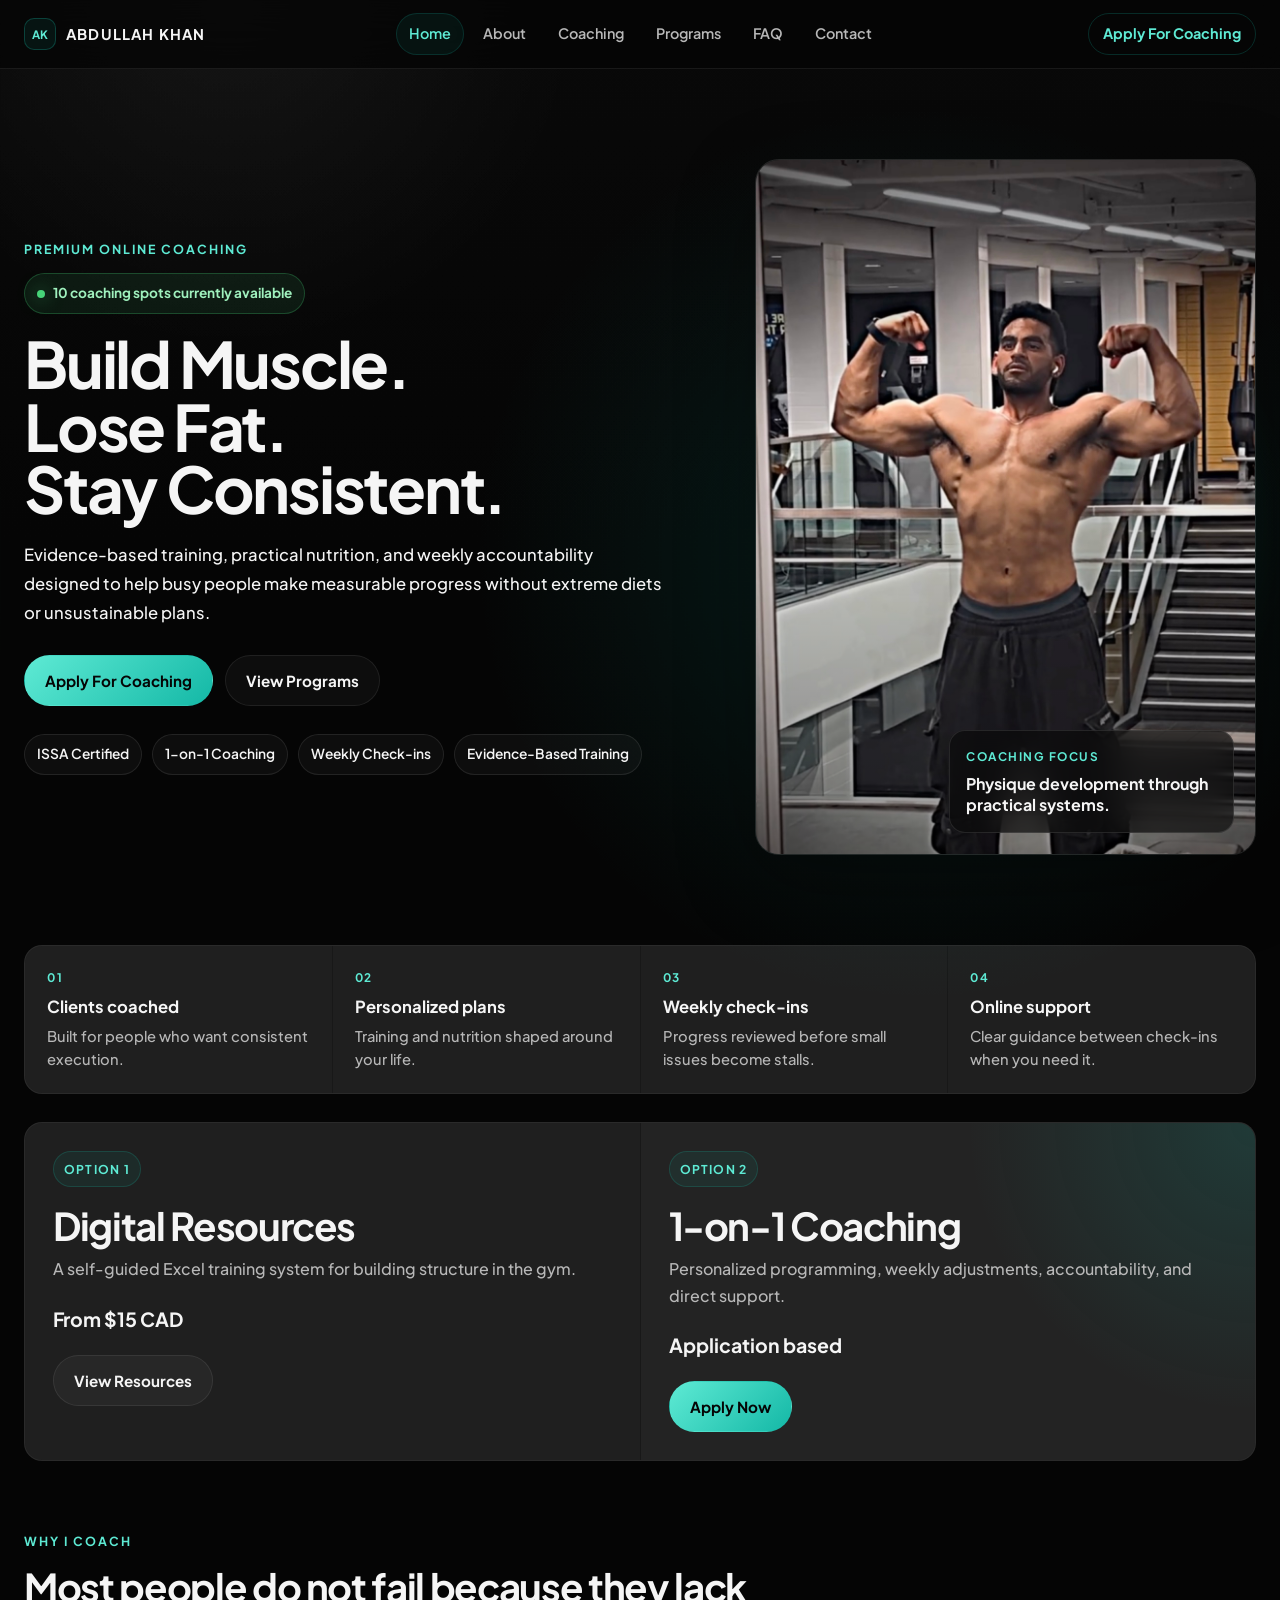
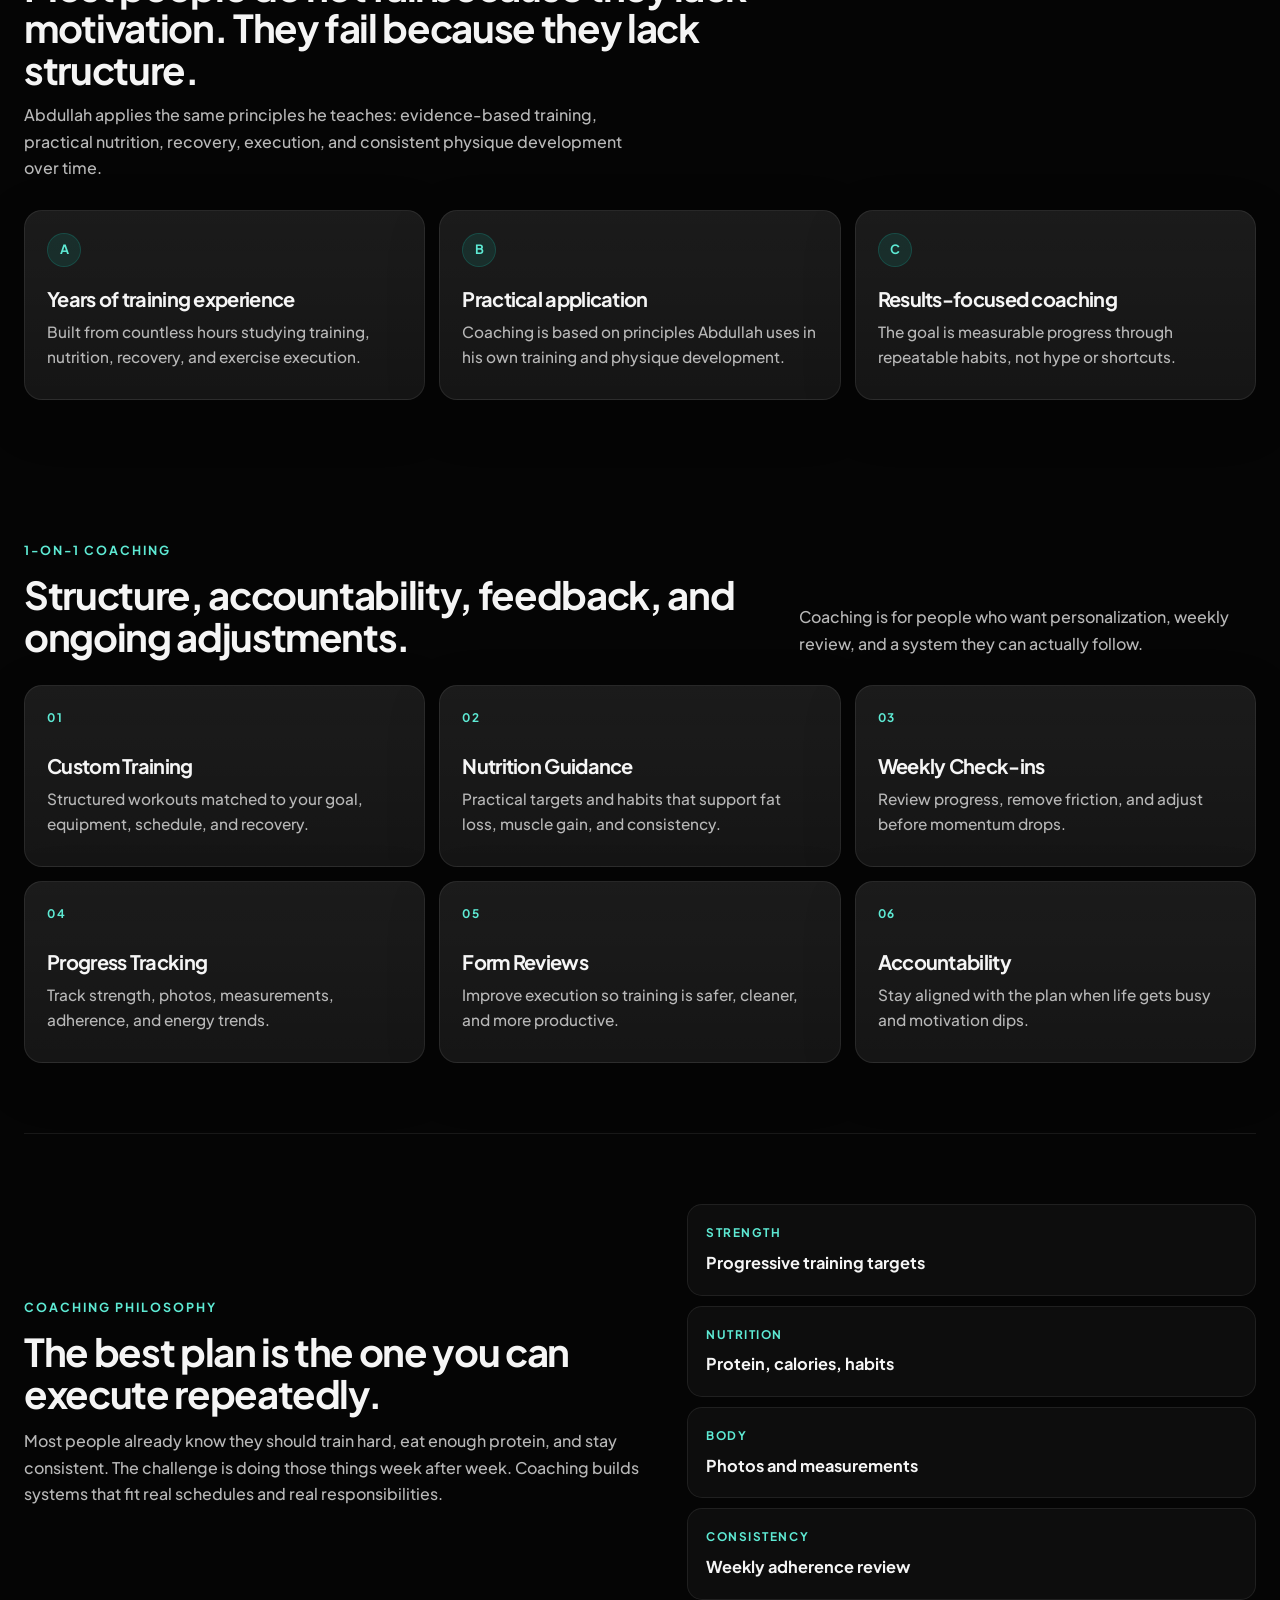
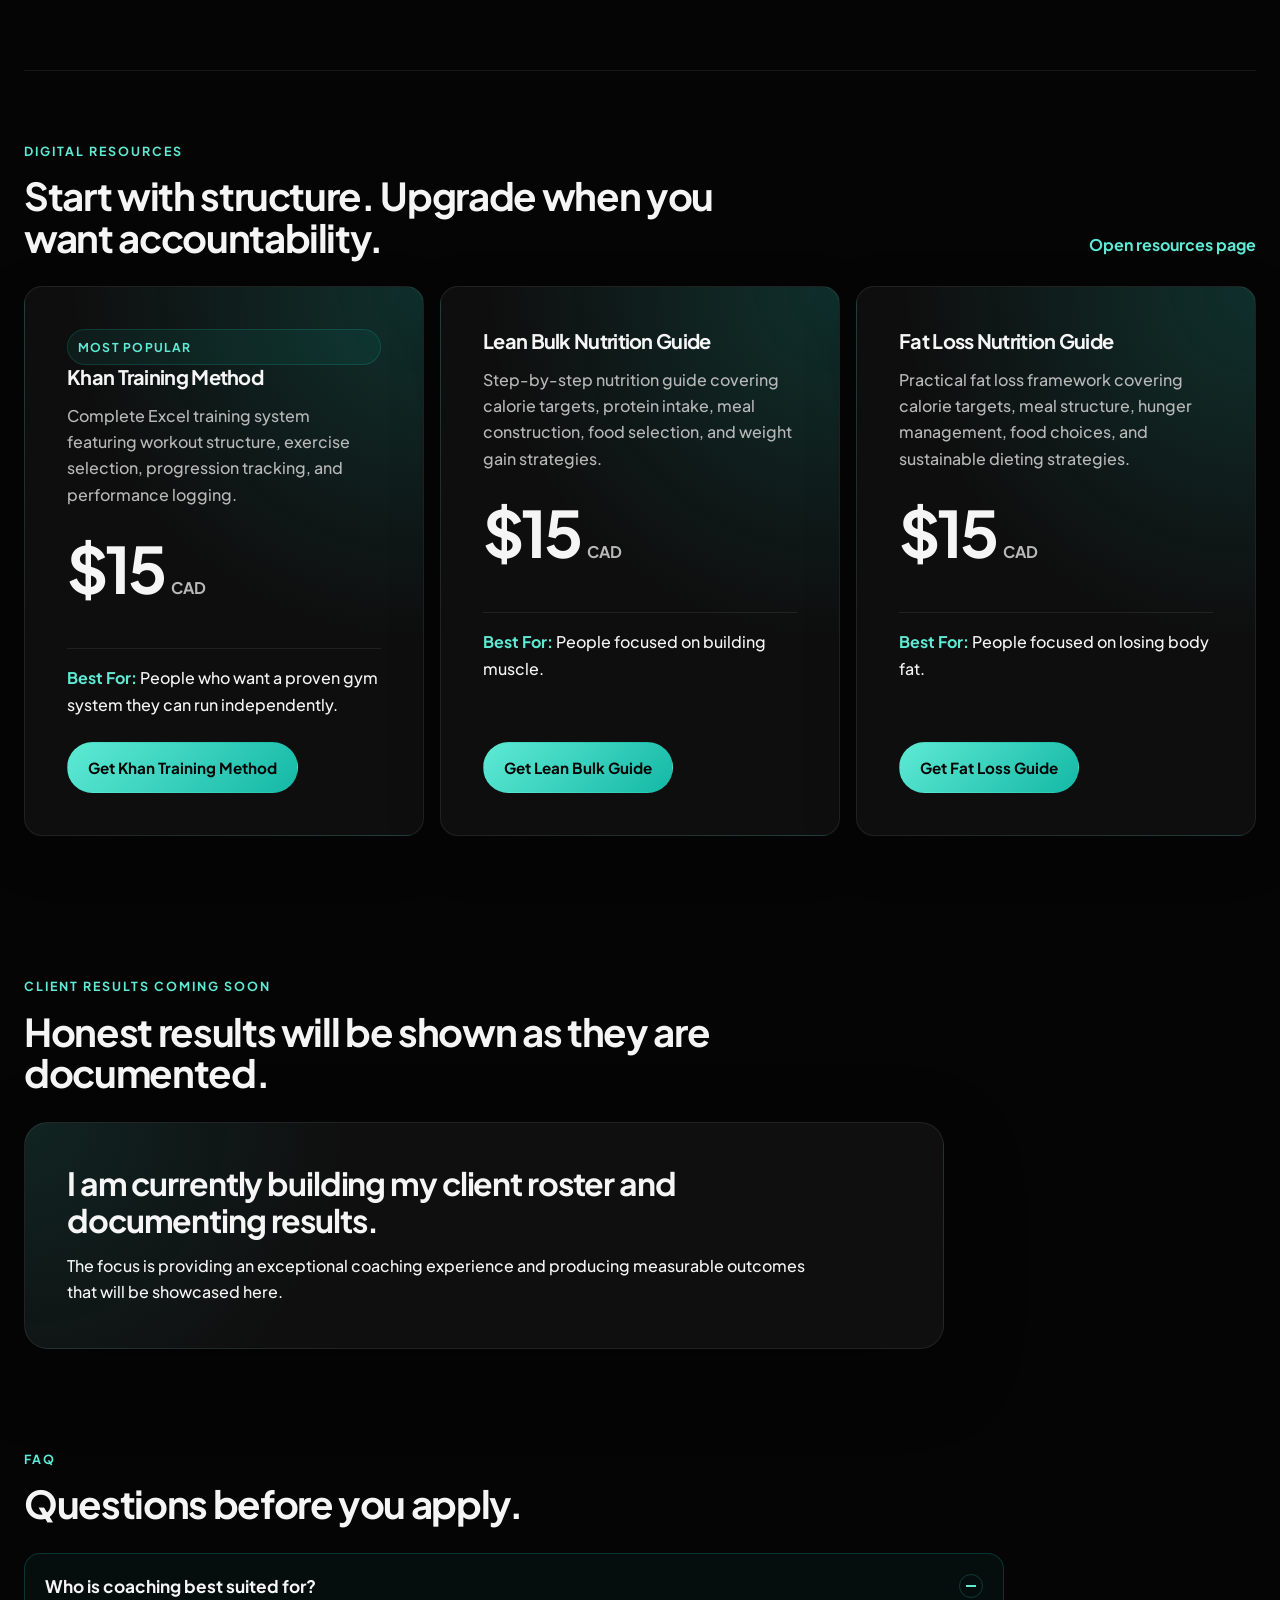
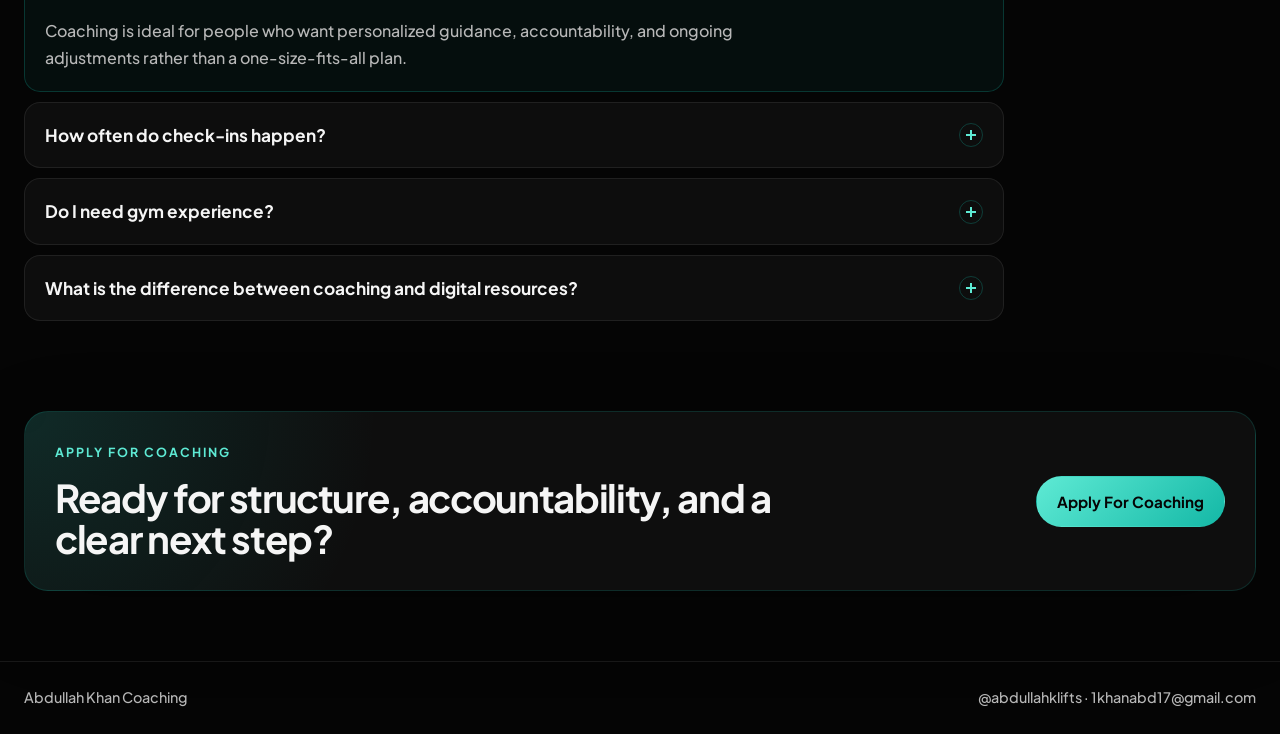
==== commit 791f2698: "Add files via upload" ====
--- a/index.html
+++ b/index.html
@@ -3,13 +3,13 @@
 <head>
   <meta charset="UTF-8">
   <meta name="viewport" content="width=device-width, initial-scale=1.0">
-  <meta name="description" content="Premium online fitness coaching by ISSA certified trainer Abdullah Khan. Custom training, nutrition guidance, weekly check-ins, and accountability.">
-  <meta property="og:title" content="Abdullah Khan Coaching">
-  <meta property="og:description" content="Premium online coaching, custom programs, and digital training systems built for consistency.">
+  <meta name="description" content="Evidence-based online fitness coaching focused on muscle gain, fat loss, nutrition, accountability, and long-term physique development.">
+  <meta property="og:title" content="Abdullah Khan | Online Fitness Coaching">
+  <meta property="og:description" content="Evidence-based online fitness coaching focused on muscle gain, fat loss, nutrition, accountability, and long-term physique development.">
   <meta property="og:type" content="website">
   <meta property="og:image" content="hero-photo.jpg">
   <meta name="twitter:card" content="summary_large_image">
-  <title>Abdullah Khan Coaching | Premium Online Fitness Coaching</title>
+  <title>Abdullah Khan | Online Fitness Coaching</title>
   <link rel="preconnect" href="https://fonts.googleapis.com">
   <link rel="preconnect" href="https://fonts.gstatic.com" crossorigin>
   <link href="https://fonts.googleapis.com/css2?family=Plus+Jakarta+Sans:wght@500;600;700&display=swap" rel="stylesheet">
@@ -20,34 +20,35 @@
 <body>
   <header class="site-header">
     <nav class="nav shell">
-      <a class="brand" href="index.html"><span class="logo-mark">AK</span><span>Abdullah Khan</span></a>
+      <a class="brand" href="#home"><span class="logo-mark">AK</span><span>Abdullah Khan</span></a>
       <div class="nav-links" aria-label="Main navigation">
-        <a class="active" href="index.html">Home</a>
-        <a href="about.html">About</a>
-        <a href="coaching.html">Coaching</a>
-        <a href="programs.html">Programs</a>
-        <a href="faq.html">FAQ</a>
-        <a href="contact.html">Contact</a>
-      </div>
-      <a class="nav-cta" href="contact.html">Apply</a>
+        <a class="active" href="#home">Home</a>
+        <a href="#about">About</a>
+        <a href="#coaching">Coaching</a>
+        <a href="#resources">Programs</a>
+        <a href="#faq">FAQ</a>
+        <a href="#contact">Contact</a>
+      </div>
+      <a class="nav-cta" href="#contact">Apply For Coaching</a>
     </nav>
   </header>
 
   <main class="page-transition">
-    <section class="hero shell reveal">
+    <section class="hero shell reveal" id="home">
       <div class="hero-content">
         <p class="eyebrow">Premium online coaching</p>
-        <div class="availability-badge">10 coaching spots available</div>
+        <div class="availability-badge">10 coaching spots currently available</div>
         <h1>Build Muscle.<br>Lose Fat.<br>Stay Consistent.</h1>
-        <p class="hero-lead">A high-touch coaching system for people who want structure, accountability, and a physique they can maintain without extreme routines.</p>
+        <p class="hero-lead">Evidence-based training, practical nutrition, and weekly accountability designed to help busy people make measurable progress without extreme diets or unsustainable plans.</p>
         <div class="hero-actions">
-          <a class="button primary" href="contact.html">Apply for Coaching</a>
-          <a class="button secondary" href="programs.html">Buy $15 Program</a>
+          <a class="button primary" href="#contact">Apply For Coaching</a>
+          <a class="button secondary" href="#resources">View Programs</a>
         </div>
         <div class="hero-badges" aria-label="Credibility badges">
           <span>ISSA Certified</span>
-          <span>1:1 Coaching</span>
+          <span>1-on-1 Coaching</span>
           <span>Weekly Check-ins</span>
+          <span>Evidence-Based Training</span>
         </div>
       </div>
 
@@ -58,7 +59,7 @@
         </figure>
         <div class="hero-metric">
           <span>Coaching focus</span>
-          <strong>Training · Nutrition · Accountability</strong>
+          <strong>Physique development through practical systems.</strong>
         </div>
       </div>
     </section>
@@ -89,52 +90,52 @@
     <section class="choice-panel shell reveal">
       <article>
         <span>Option 1</span>
-        <h2>Khan Training Method</h2>
+        <h2>Digital Resources</h2>
         <p>A self-guided Excel training system for building structure in the gym.</p>
-        <strong>$15 CAD</strong>
-        <a class="button secondary" href="programs.html">View Program</a>
+        <strong>From $15 CAD</strong>
+        <a class="button secondary" href="#resources">View Resources</a>
       </article>
       <article class="highlight-choice">
         <span>Option 2</span>
         <h2>1-on-1 Coaching</h2>
         <p>Personalized programming, weekly adjustments, accountability, and direct support.</p>
         <strong>Application based</strong>
-        <a class="button primary" href="contact.html">Apply Now</a>
+        <a class="button primary" href="#contact">Apply Now</a>
       </article>
     </section>
 
-    <section class="section shell reveal">
+    <section class="section shell reveal" id="about">
       <div class="section-header">
-        <p class="eyebrow">Why clients choose Abdullah</p>
-        <h2>Coaching designed like a system, not a motivational guess.</h2>
-        <p>Every part of the process is built to remove confusion, keep you consistent, and make your next step obvious.</p>
+        <p class="eyebrow">Why I coach</p>
+        <h2>Most people do not fail because they lack motivation. They fail because they lack structure.</h2>
+        <p>Abdullah applies the same principles he teaches: evidence-based training, practical nutrition, recovery, execution, and consistent physique development over time.</p>
       </div>
       <div class="feature-row">
         <article>
           <span class="tiny-icon">A</span>
-          <h3>Audit your current routine</h3>
-          <p>We look at training, food, schedule, recovery, and the obstacles that keep repeating.</p>
+          <h3>Years of training experience</h3>
+          <p>Built from countless hours studying training, nutrition, recovery, and exercise execution.</p>
         </article>
         <article>
           <span class="tiny-icon">B</span>
-          <h3>Build the right plan</h3>
-          <p>Your program matches your equipment, goal, experience, and weekly bandwidth.</p>
+          <h3>Practical application</h3>
+          <p>Coaching is based on principles Abdullah uses in his own training and physique development.</p>
         </article>
         <article>
           <span class="tiny-icon">C</span>
-          <h3>Refine weekly</h3>
-          <p>Check-ins turn progress data into clear adjustments instead of random changes.</p>
+          <h3>Results-focused coaching</h3>
+          <p>The goal is measurable progress through repeatable habits, not hype or shortcuts.</p>
         </article>
       </div>
     </section>
 
-    <section class="section shell reveal">
+    <section class="section shell reveal" id="coaching">
       <div class="section-header split-header">
         <div>
-          <p class="eyebrow">What you get</p>
-          <h2>A complete online coaching stack.</h2>
-        </div>
-        <p>Compact, precise, and built for execution. No oversized promises. No generic plans.</p>
+          <p class="eyebrow">1-on-1 coaching</p>
+          <h2>Structure, accountability, feedback, and ongoing adjustments.</h2>
+        </div>
+        <p>Coaching is for people who want personalization, weekly review, and a system they can actually follow.</p>
       </div>
       <div class="card-grid six">
         <article class="premium-card"><span>01</span><h3>Custom Training</h3><p>Structured workouts matched to your goal, equipment, schedule, and recovery.</p></article>
@@ -148,9 +149,9 @@
 
     <section class="section shell visual-panel reveal">
       <div>
-        <p class="eyebrow">Transformation system</p>
-        <h2>Track the inputs that create the outcome.</h2>
-        <p>Photos matter, but real transformation comes from the data behind the physique: strength, habits, nutrition, and consistency across weeks.</p>
+        <p class="eyebrow">Coaching philosophy</p>
+        <h2>The best plan is the one you can execute repeatedly.</h2>
+        <p>Most people already know they should train hard, eat enough protein, and stay consistent. The challenge is doing those things week after week. Coaching builds systems that fit real schedules and real responsibilities.</p>
       </div>
       <div class="stacked-insights" aria-label="Transformation tracking">
         <div><span>Strength</span><strong>Progressive training targets</strong></div>
@@ -160,39 +161,51 @@
       </div>
     </section>
 
-    <section class="section shell reveal">
+    <section class="section shell reveal" id="resources">
       <div class="section-header split-header">
         <div>
-          <p class="eyebrow">Coaching process</p>
-          <h2>Simple enough to follow. Detailed enough to work.</h2>
-        </div>
-        <a class="text-link" href="coaching.html">View full process</a>
-      </div>
-      <div class="process-line">
-        <article><span>01</span><h3>Apply</h3><p>Share your goals, experience, and schedule.</p></article>
-        <article><span>02</span><h3>Plan</h3><p>Receive a plan built around your starting point.</p></article>
-        <article><span>03</span><h3>Execute</h3><p>Train, track, communicate, and build consistency.</p></article>
-        <article><span>04</span><h3>Adjust</h3><p>Refine the plan based on weekly feedback.</p></article>
+          <p class="eyebrow">Digital Resources</p>
+          <h2>Start with structure. Upgrade when you want accountability.</h2>
+        </div>
+        <a class="text-link" href="programs.html">Open resources page</a>
+      </div>
+      <div class="program-products compact-products">
+        <article class="product-card"><div class="popular-badge">Most Popular</div><h3>Khan Training Method</h3><p>Complete Excel training system featuring workout structure, exercise selection, progression tracking, and performance logging.</p><div class="price">$15 <span>CAD</span></div><p class="best-for"><strong>Best For:</strong> People who want a proven gym system they can run independently.</p><a class="button primary" href="programs.html#purchase">Get Khan Training Method</a></article>
+        <article class="product-card"><h3>Lean Bulk Nutrition Guide</h3><p>Step-by-step nutrition guide covering calorie targets, protein intake, meal construction, food selection, and weight gain strategies.</p><div class="price">$15 <span>CAD</span></div><p class="best-for"><strong>Best For:</strong> People focused on building muscle.</p><a class="button primary" href="programs.html#purchase">Get Lean Bulk Guide</a></article>
+        <article class="product-card"><h3>Fat Loss Nutrition Guide</h3><p>Practical fat loss framework covering calorie targets, meal structure, hunger management, food choices, and sustainable dieting strategies.</p><div class="price">$15 <span>CAD</span></div><p class="best-for"><strong>Best For:</strong> People focused on losing body fat.</p><a class="button primary" href="programs.html#purchase">Get Fat Loss Guide</a></article>
       </div>
     </section>
 
     <section class="section shell reveal">
       <div class="section-header">
-        <p class="eyebrow">Client feedback</p>
-        <h2>Testimonials coming as client results are documented.</h2>
+        <p class="eyebrow">Client results coming soon</p>
+        <h2>Honest results will be shown as they are documented.</h2>
       </div>
       <div class="client-results-panel">
-        <h3>Client transformations and progress stories are currently being documented.</h3>
-        <p>Coaching spots remain intentionally limited to ensure every client receives direct support, weekly review, and real accountability.</p>
-      </div>
-    </section>
-
-    <section class="cta-band shell reveal">
+        <h3>I am currently building my client roster and documenting results.</h3>
+        <p>The focus is providing an exceptional coaching experience and producing measurable outcomes that will be showcased here.</p>
+      </div>
+    </section>
+
+    <section class="section faq-section shell reveal" id="faq">
+      <div class="section-header">
+        <p class="eyebrow">FAQ</p>
+        <h2>Questions before you apply.</h2>
+      </div>
+      <div class="accordion" data-accordion>
+        <article class="accordion-item active"><button class="accordion-trigger" type="button" aria-expanded="true">Who is coaching best suited for?<span></span></button><div class="accordion-panel"><p>Coaching is ideal for people who want personalized guidance, accountability, and ongoing adjustments rather than a one-size-fits-all plan.</p></div></article>
+        <article class="accordion-item"><button class="accordion-trigger" type="button" aria-expanded="false">How often do check-ins happen?<span></span></button><div class="accordion-panel"><p>Weekly. Progress is reviewed regularly so adjustments can be made when needed.</p></div></article>
+        <article class="accordion-item"><button class="accordion-trigger" type="button" aria-expanded="false">Do I need gym experience?<span></span></button><div class="accordion-panel"><p>No. Programs and coaching can be adjusted for beginners and experienced lifters.</p></div></article>
+        <article class="accordion-item"><button class="accordion-trigger" type="button" aria-expanded="false">What is the difference between coaching and digital resources?<span></span></button><div class="accordion-panel"><p>Digital resources provide structure and education. Coaching adds personalization, accountability, feedback, and ongoing support.</p></div></article>
+      </div>
+    </section>
+
+    <section class="cta-band shell reveal" id="contact">
       <div>
         <p class="eyebrow">Apply for coaching</p>
-        <h2>Ready to train with a plan built around you?</h2>
-      </div>
-      <a class="button primary" href="contact.html">Start Application</a>
+        <h2>Ready for structure, accountability, and a clear next step?</h2>
+      </div>
+      <a class="button primary" href="contact.html">Apply For Coaching</a>
     </section>
   </main>
 
--- a/style.css
+++ b/style.css
@@ -6,9 +6,9 @@
   --panel: rgba(255, 255, 255, 0.045);
   --panel-strong: rgba(255, 255, 255, 0.07);
   --line: rgba(255, 255, 255, 0.08);
-  --gold: #d4af37;
-  --gold-soft: #ebd16c;
-  --gold-dim: rgba(212, 175, 55, 0.12);
+  --gold: #14b8a6;
+  --gold-soft: #5eead4;
+  --gold-dim: rgba(20, 184, 166, 0.12);
   --shadow: 0 24px 80px rgba(0, 0, 0, 0.3);
   --radius: 18px;
   --max: 1400px;
@@ -27,7 +27,7 @@
 body {
   min-height: 100vh;
   background:
-    radial-gradient(circle at 72% 10%, rgba(212, 175, 55, 0.14), transparent 28rem),
+    radial-gradient(circle at 72% 10%, rgba(20, 184, 166, 0.14), transparent 28rem),
     radial-gradient(circle at 18% 0%, rgba(255, 255, 255, 0.05), transparent 22rem),
     linear-gradient(180deg, #090909 0%, var(--bg) 34rem);
   color: var(--ink);
@@ -35,6 +35,7 @@
   font-size: clamp(1rem, 1.2vw, 1.125rem);
   font-weight: 500;
   line-height: 1.65;
+  overflow-x: hidden;
 }
 
 body::selection {
@@ -100,9 +101,9 @@
   display: inline-flex;
   align-items: center;
   justify-content: center;
-  border: 1px solid rgba(212, 175, 55, 0.28);
+  border: 1px solid rgba(20, 184, 166, 0.28);
   border-radius: 10px;
-  background: rgba(212, 175, 55, 0.08);
+  background: rgba(20, 184, 166, 0.08);
   color: var(--gold-soft);
   font-size: 0.72rem;
   letter-spacing: 0.02em;
@@ -127,14 +128,14 @@
 
 .nav-links a:hover,
 .nav-links a.active {
-  border-color: rgba(212, 175, 55, 0.18);
-  background: rgba(212, 175, 55, 0.075);
+  border-color: rgba(20, 184, 166, 0.18);
+  background: rgba(20, 184, 166, 0.075);
   color: var(--gold-soft);
 }
 
 .nav-cta {
   justify-self: end;
-  border: 1px solid rgba(212, 175, 55, 0.22);
+  border: 1px solid rgba(20, 184, 166, 0.22);
   border-radius: 999px;
   color: var(--gold-soft);
   font-size: 0.9rem;
@@ -240,7 +241,7 @@
 }
 
 .button.primary:hover {
-  box-shadow: 0 14px 34px rgba(212, 175, 55, 0.22);
+  box-shadow: 0 14px 34px rgba(20, 184, 166, 0.22);
 }
 
 .button.secondary {
@@ -298,7 +299,7 @@
   position: absolute;
   inset: 8% -8% 4% 4%;
   border-radius: 30px;
-  background: radial-gradient(circle, rgba(212, 175, 55, 0.24), transparent 64%);
+  background: radial-gradient(circle, rgba(20, 184, 166, 0.24), transparent 64%);
   filter: blur(20px);
 }
 
@@ -405,9 +406,9 @@
 .popular-badge {
   color: var(--gold-soft);
   display: inline-flex;
-  border: 1px solid rgba(212, 175, 55, 0.2);
+  border: 1px solid rgba(20, 184, 166, 0.2);
   border-radius: 999px;
-  background: rgba(212, 175, 55, 0.08);
+  background: rgba(20, 184, 166, 0.08);
   font-size: 0.76rem;
   font-weight: 700;
   letter-spacing: 0.1em;
@@ -433,7 +434,7 @@
 
 .highlight-choice {
   background:
-    radial-gradient(circle at top right, rgba(212, 175, 55, 0.16), transparent 18rem),
+    radial-gradient(circle at top right, rgba(20, 184, 166, 0.16), transparent 18rem),
     rgba(255, 255, 255, 0.046) !important;
 }
 
@@ -459,7 +460,7 @@
 }
 
 .section {
-  padding-block: clamp(70px, 7vw, 90px);
+  padding-block: clamp(50px, 6vw, 70px);
 }
 
 .section-header {
@@ -526,7 +527,7 @@
   display: inline-flex;
   align-items: center;
   justify-content: center;
-  border: 1px solid rgba(212, 175, 55, 0.22);
+  border: 1px solid rgba(20, 184, 166, 0.22);
   border-radius: 50%;
   background: var(--gold-dim);
   color: var(--gold-soft);
@@ -566,9 +567,9 @@
 
 .premium-card:hover {
   transform: translateY(-5px);
-  border-color: rgba(212, 175, 55, 0.25);
+  border-color: rgba(20, 184, 166, 0.25);
   background:
-    linear-gradient(180deg, rgba(212, 175, 55, 0.07), rgba(255, 255, 255, 0.024)),
+    linear-gradient(180deg, rgba(20, 184, 166, 0.07), rgba(255, 255, 255, 0.024)),
     var(--panel);
   box-shadow: 0 24px 70px rgba(0, 0, 0, 0.25);
 }
@@ -631,7 +632,7 @@
   right: 8%;
   height: 1px;
   content: "";
-  background: linear-gradient(90deg, transparent, rgba(212, 175, 55, 0.35), transparent);
+  background: linear-gradient(90deg, transparent, rgba(20, 184, 166, 0.35), transparent);
 }
 
 .process-line article {
@@ -649,7 +650,7 @@
   display: inline-flex;
   align-items: center;
   justify-content: center;
-  border: 1px solid rgba(212, 175, 55, 0.24);
+  border: 1px solid rgba(20, 184, 166, 0.24);
   border-radius: 50%;
   background: #080808;
   letter-spacing: 0;
@@ -669,7 +670,7 @@
   border: 1px solid var(--line);
   border-radius: 24px;
   background:
-    radial-gradient(circle at top left, rgba(212, 175, 55, 0.12), transparent 20rem),
+    radial-gradient(circle at top left, rgba(20, 184, 166, 0.12), transparent 20rem),
     rgba(255, 255, 255, 0.045);
   box-shadow: var(--shadow);
   padding: clamp(28px, 4vw, 42px);
@@ -692,9 +693,9 @@
   display: inline-flex;
   align-items: center;
   justify-content: center;
-  border: 1px solid rgba(212, 175, 55, 0.26);
+  border: 1px solid rgba(20, 184, 166, 0.26);
   border-radius: 50%;
-  background: rgba(212, 175, 55, 0.08);
+  background: rgba(20, 184, 166, 0.08);
   color: var(--gold-soft);
   font-size: 0.86rem;
   font-weight: 700;
@@ -728,10 +729,10 @@
   align-items: center;
   justify-content: space-between;
   gap: 26px;
-  border: 1px solid rgba(212, 175, 55, 0.18);
+  border: 1px solid rgba(20, 184, 166, 0.18);
   border-radius: 24px;
   background:
-    radial-gradient(circle at top left, rgba(212, 175, 55, 0.16), transparent 22rem),
+    radial-gradient(circle at top left, rgba(20, 184, 166, 0.16), transparent 22rem),
     rgba(255, 255, 255, 0.04);
   box-shadow: var(--shadow);
   margin-block: 10px 70px;
@@ -743,7 +744,7 @@
 }
 
 .page-hero {
-  padding-block: clamp(74px, 8vw, 96px) clamp(28px, 4vw, 44px);
+  padding-block: clamp(56px, 7vw, 76px) clamp(22px, 3vw, 34px);
 }
 
 .page-hero.compact-hero {
@@ -874,8 +875,8 @@
 }
 
 .accordion-item.active {
-  border-color: rgba(212, 175, 55, 0.24);
-  background: rgba(212, 175, 55, 0.055);
+  border-color: rgba(20, 184, 166, 0.24);
+  background: rgba(20, 184, 166, 0.055);
 }
 
 .accordion-trigger {
@@ -900,7 +901,7 @@
   height: 24px;
   position: relative;
   flex: 0 0 auto;
-  border: 1px solid rgba(212, 175, 55, 0.28);
+  border: 1px solid rgba(20, 184, 166, 0.28);
   border-radius: 50%;
 }
 
@@ -971,7 +972,7 @@
   flex-direction: column;
   overflow: hidden;
   background:
-    radial-gradient(circle at top right, rgba(212, 175, 55, 0.2), transparent 22rem),
+    radial-gradient(circle at top right, rgba(20, 184, 166, 0.2), transparent 22rem),
     rgba(255, 255, 255, 0.04);
 }
 
@@ -1058,7 +1059,7 @@
 
 .featured-comparison {
   background:
-    radial-gradient(circle at top right, rgba(212, 175, 55, 0.16), transparent 20rem),
+    radial-gradient(circle at top right, rgba(20, 184, 166, 0.16), transparent 20rem),
     rgba(255, 255, 255, 0.046) !important;
 }
 
@@ -1179,9 +1180,9 @@
 .application-form input:focus,
 .application-form select:focus,
 .application-form textarea:focus {
-  border-color: rgba(212, 175, 55, 0.38);
+  border-color: rgba(20, 184, 166, 0.38);
   background: rgba(255, 255, 255, 0.045);
-  box-shadow: 0 0 0 4px rgba(212, 175, 55, 0.08);
+  box-shadow: 0 0 0 4px rgba(20, 184, 166, 0.08);
 }
 
 .application-form button {
@@ -1221,8 +1222,8 @@
 }
 
 .contact-links a:hover {
-  border-color: rgba(212, 175, 55, 0.24);
-  background: rgba(212, 175, 55, 0.055);
+  border-color: rgba(20, 184, 166, 0.24);
+  background: rgba(20, 184, 166, 0.055);
 }
 
 .text-link {
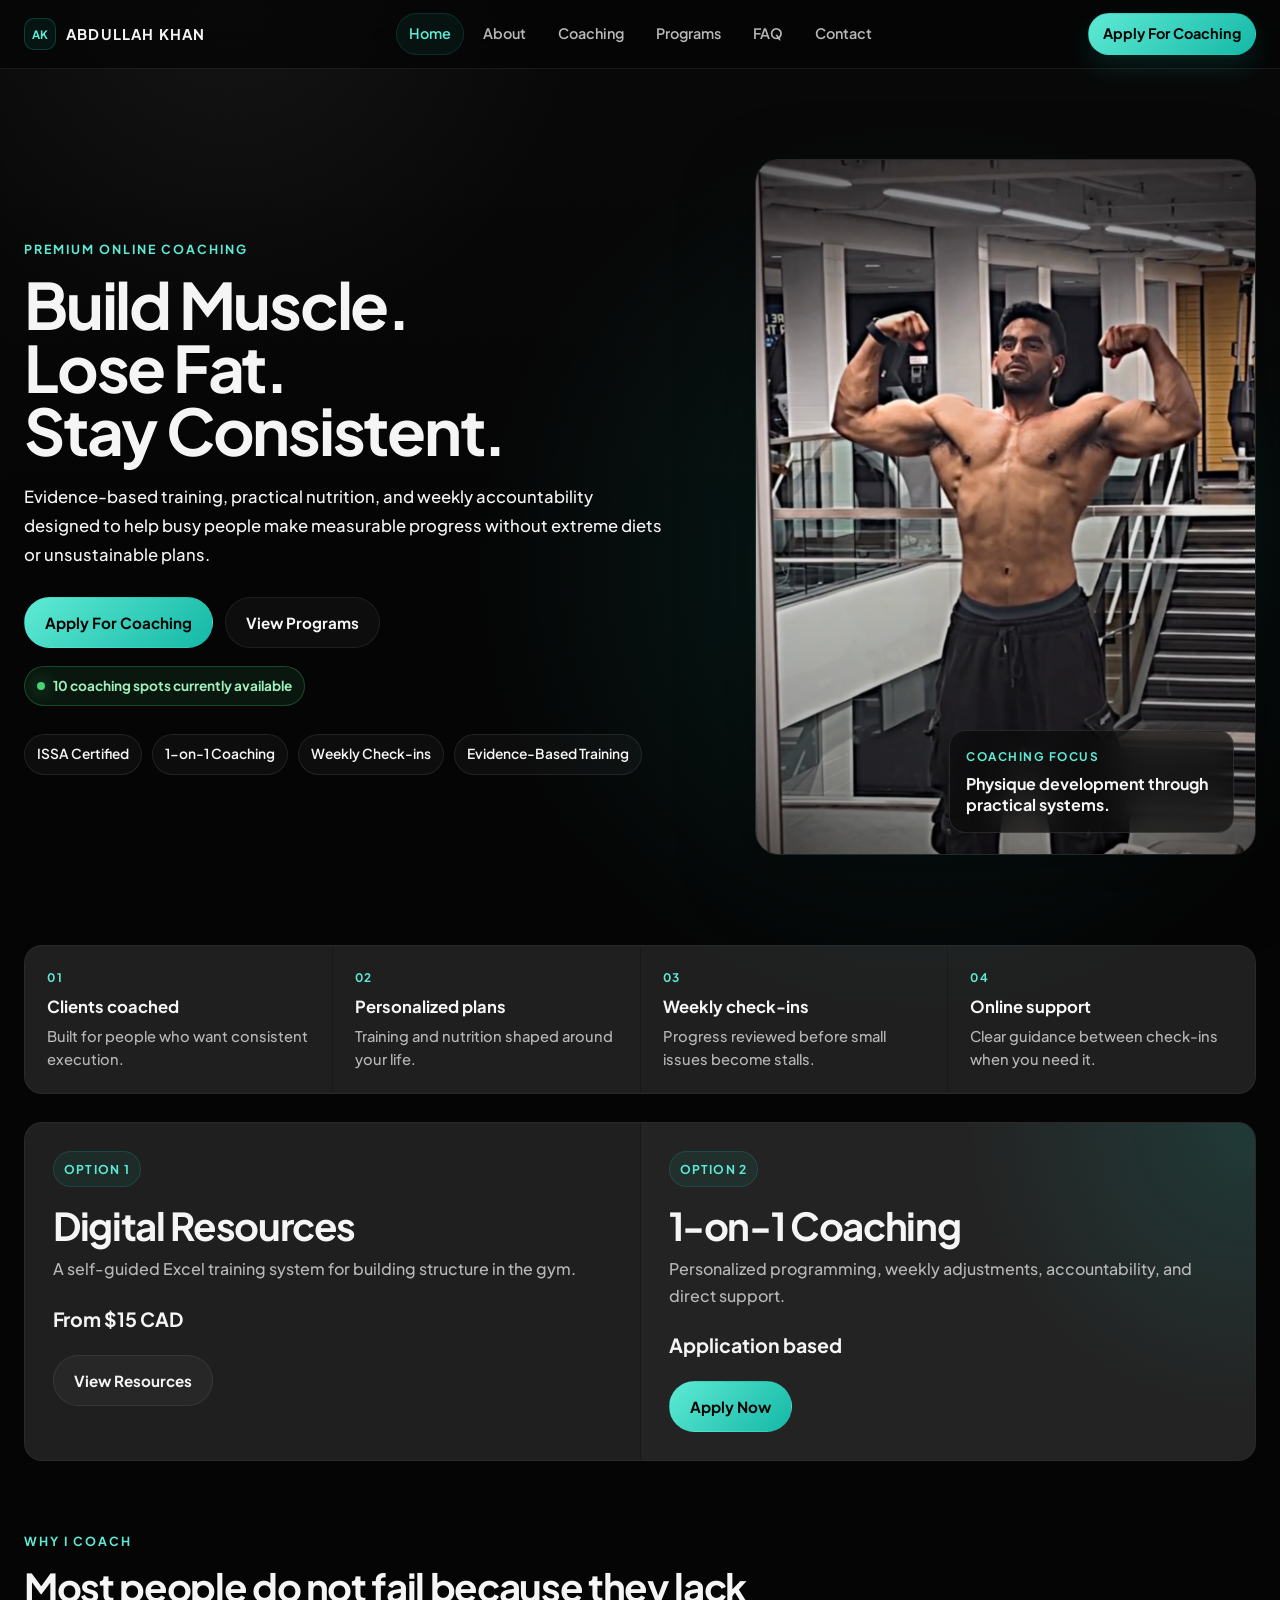
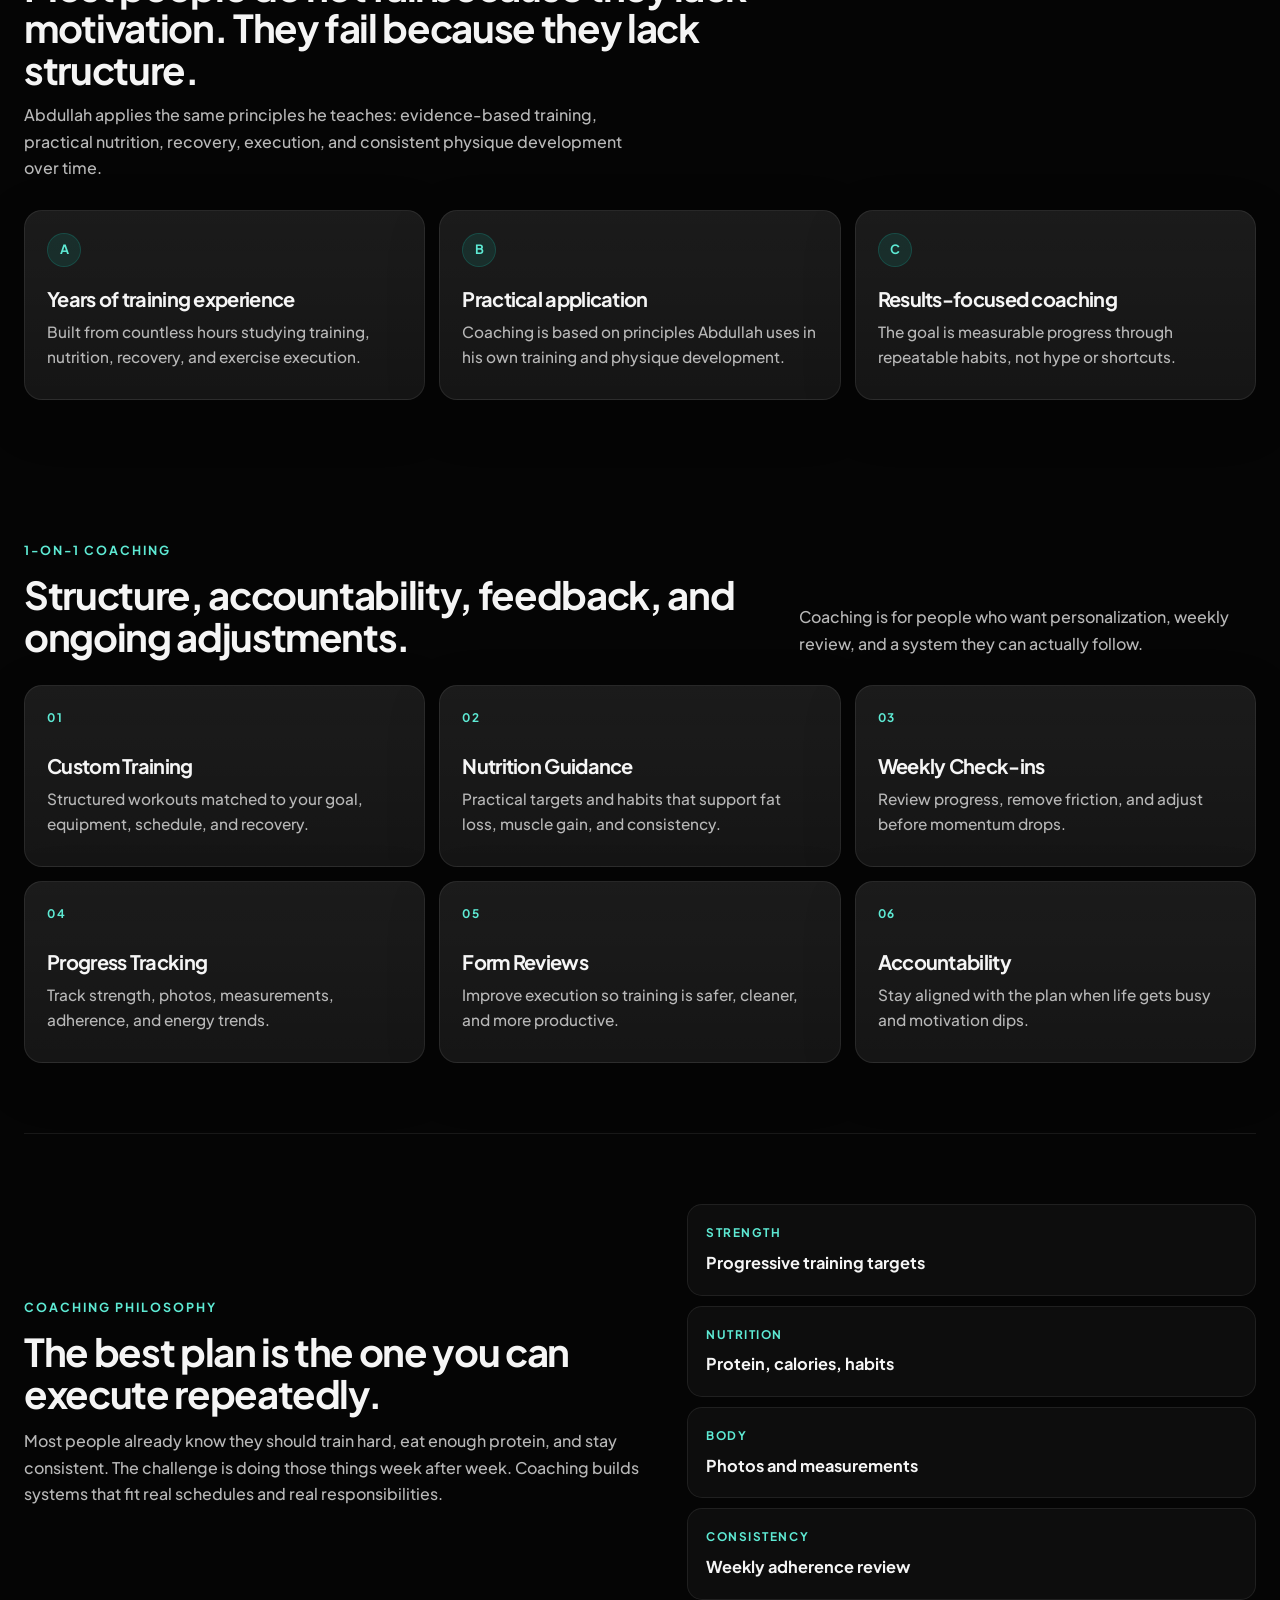
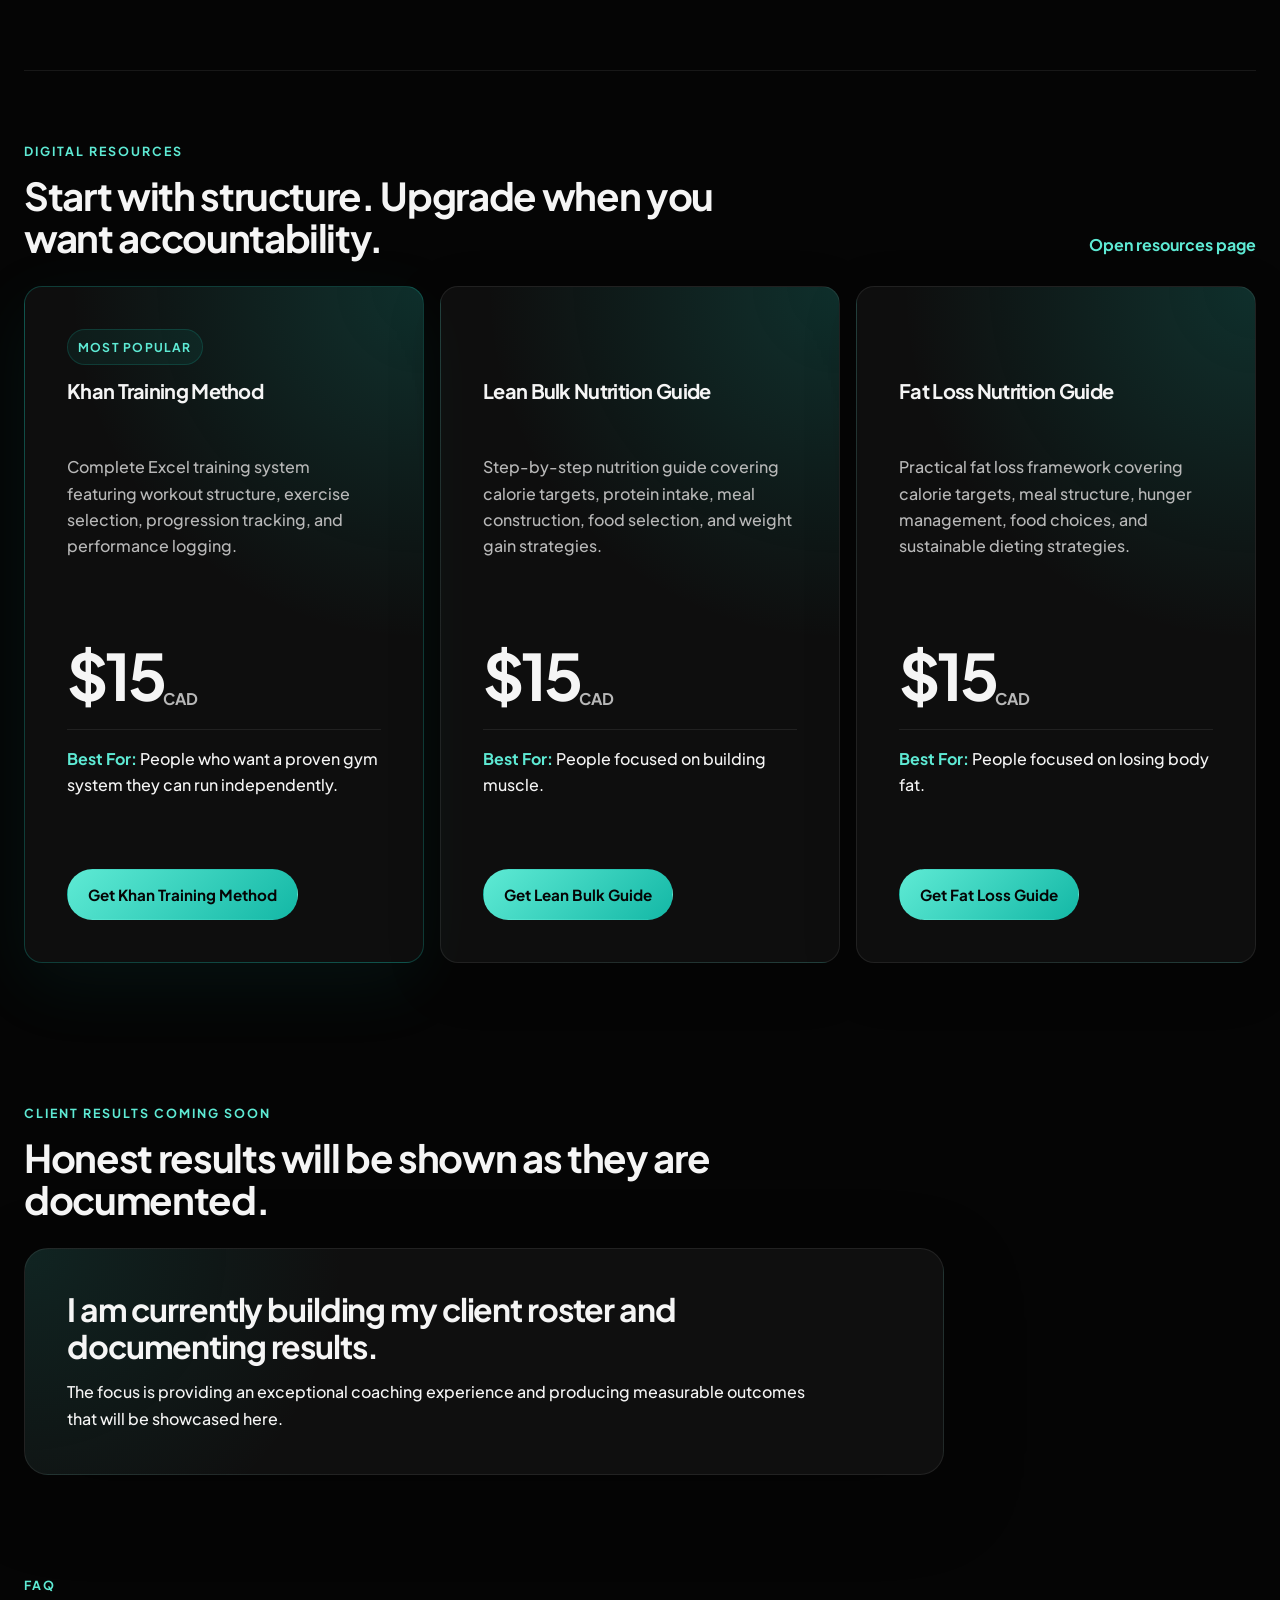
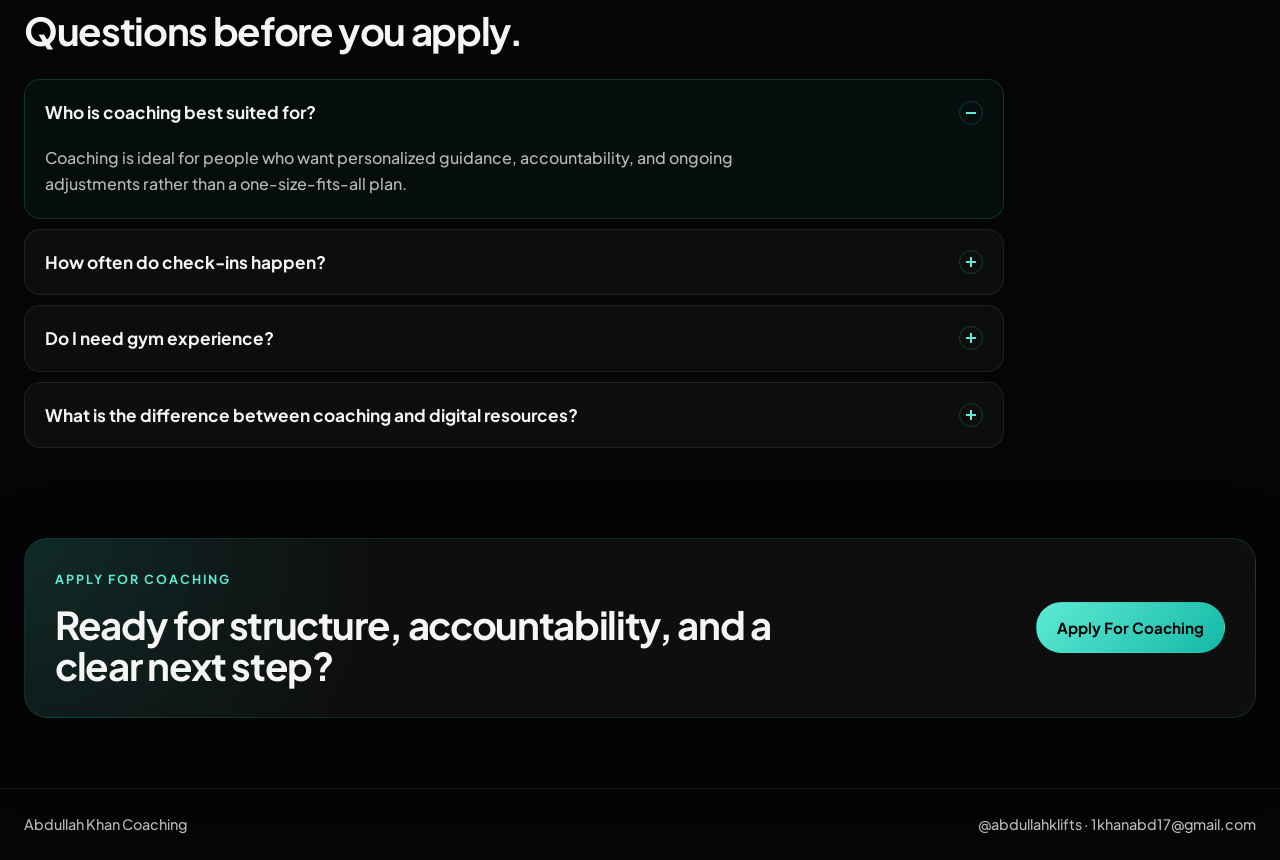
==== commit 52870ad7: "Add files via upload" ====
--- a/index.html
+++ b/index.html
@@ -25,7 +25,7 @@
         <a class="active" href="#home">Home</a>
         <a href="#about">About</a>
         <a href="#coaching">Coaching</a>
-        <a href="#resources">Programs</a>
+        <a href="#programs">Programs</a>
         <a href="#faq">FAQ</a>
         <a href="#contact">Contact</a>
       </div>
@@ -37,13 +37,13 @@
     <section class="hero shell reveal" id="home">
       <div class="hero-content">
         <p class="eyebrow">Premium online coaching</p>
-        <div class="availability-badge">10 coaching spots currently available</div>
         <h1>Build Muscle.<br>Lose Fat.<br>Stay Consistent.</h1>
         <p class="hero-lead">Evidence-based training, practical nutrition, and weekly accountability designed to help busy people make measurable progress without extreme diets or unsustainable plans.</p>
         <div class="hero-actions">
           <a class="button primary" href="#contact">Apply For Coaching</a>
-          <a class="button secondary" href="#resources">View Programs</a>
-        </div>
+          <a class="button secondary" href="#programs">View Programs</a>
+        </div>
+        <div class="availability-badge">10 coaching spots currently available</div>
         <div class="hero-badges" aria-label="Credibility badges">
           <span>ISSA Certified</span>
           <span>1-on-1 Coaching</span>
@@ -93,7 +93,7 @@
         <h2>Digital Resources</h2>
         <p>A self-guided Excel training system for building structure in the gym.</p>
         <strong>From $15 CAD</strong>
-        <a class="button secondary" href="#resources">View Resources</a>
+        <a class="button secondary" href="#programs">View Resources</a>
       </article>
       <article class="highlight-choice">
         <span>Option 2</span>
@@ -161,7 +161,7 @@
       </div>
     </section>
 
-    <section class="section shell reveal" id="resources">
+    <section class="section shell reveal" id="programs">
       <div class="section-header split-header">
         <div>
           <p class="eyebrow">Digital Resources</p>
@@ -170,9 +170,9 @@
         <a class="text-link" href="programs.html">Open resources page</a>
       </div>
       <div class="program-products compact-products">
-        <article class="product-card"><div class="popular-badge">Most Popular</div><h3>Khan Training Method</h3><p>Complete Excel training system featuring workout structure, exercise selection, progression tracking, and performance logging.</p><div class="price">$15 <span>CAD</span></div><p class="best-for"><strong>Best For:</strong> People who want a proven gym system they can run independently.</p><a class="button primary" href="programs.html#purchase">Get Khan Training Method</a></article>
-        <article class="product-card"><h3>Lean Bulk Nutrition Guide</h3><p>Step-by-step nutrition guide covering calorie targets, protein intake, meal construction, food selection, and weight gain strategies.</p><div class="price">$15 <span>CAD</span></div><p class="best-for"><strong>Best For:</strong> People focused on building muscle.</p><a class="button primary" href="programs.html#purchase">Get Lean Bulk Guide</a></article>
-        <article class="product-card"><h3>Fat Loss Nutrition Guide</h3><p>Practical fat loss framework covering calorie targets, meal structure, hunger management, food choices, and sustainable dieting strategies.</p><div class="price">$15 <span>CAD</span></div><p class="best-for"><strong>Best For:</strong> People focused on losing body fat.</p><a class="button primary" href="programs.html#purchase">Get Fat Loss Guide</a></article>
+        <article class="product-card flagship-product"><div class="badge-row"><div class="popular-badge">Most Popular</div></div><h3>Khan Training Method</h3><p>Complete Excel training system featuring workout structure, exercise selection, progression tracking, and performance logging.</p><div class="price">$15 <span>CAD</span></div><p class="best-for"><strong>Best For:</strong> People who want a proven gym system they can run independently.</p><a class="button primary" href="programs.html#purchase">Get Khan Training Method</a></article>
+        <article class="product-card"><div class="badge-row" aria-hidden="true"><div class="popular-badge badge-placeholder">Most Popular</div></div><h3>Lean Bulk Nutrition Guide</h3><p>Step-by-step nutrition guide covering calorie targets, protein intake, meal construction, food selection, and weight gain strategies.</p><div class="price">$15 <span>CAD</span></div><p class="best-for"><strong>Best For:</strong> People focused on building muscle.</p><a class="button primary" href="programs.html#purchase">Get Lean Bulk Guide</a></article>
+        <article class="product-card"><div class="badge-row" aria-hidden="true"><div class="popular-badge badge-placeholder">Most Popular</div></div><h3>Fat Loss Nutrition Guide</h3><p>Practical fat loss framework covering calorie targets, meal structure, hunger management, food choices, and sustainable dieting strategies.</p><div class="price">$15 <span>CAD</span></div><p class="best-for"><strong>Best For:</strong> People focused on losing body fat.</p><a class="button primary" href="programs.html#purchase">Get Fat Loss Guide</a></article>
       </div>
     </section>
 
--- a/style.css
+++ b/style.css
@@ -6,9 +6,9 @@
   --panel: rgba(255, 255, 255, 0.045);
   --panel-strong: rgba(255, 255, 255, 0.07);
   --line: rgba(255, 255, 255, 0.08);
-  --gold: #14b8a6;
-  --gold-soft: #5eead4;
-  --gold-dim: rgba(20, 184, 166, 0.12);
+  --accent: #14b8a6;
+  --accent-soft: #5eead4;
+  --accent-dim: rgba(20, 184, 166, 0.12);
   --shadow: 0 24px 80px rgba(0, 0, 0, 0.3);
   --radius: 18px;
   --max: 1400px;
@@ -39,7 +39,7 @@
 }
 
 body::selection {
-  background: var(--gold);
+  background: var(--accent);
   color: #050505;
 }
 
@@ -104,7 +104,7 @@
   border: 1px solid rgba(20, 184, 166, 0.28);
   border-radius: 10px;
   background: rgba(20, 184, 166, 0.08);
-  color: var(--gold-soft);
+  color: var(--accent-soft);
   font-size: 0.72rem;
   letter-spacing: 0.02em;
 }
@@ -130,22 +130,25 @@
 .nav-links a.active {
   border-color: rgba(20, 184, 166, 0.18);
   background: rgba(20, 184, 166, 0.075);
-  color: var(--gold-soft);
+  color: var(--accent-soft);
 }
 
 .nav-cta {
   justify-self: end;
   border: 1px solid rgba(20, 184, 166, 0.22);
   border-radius: 999px;
-  color: var(--gold-soft);
+  background: linear-gradient(135deg, var(--accent-soft), var(--accent));
+  box-shadow: 0 12px 28px rgba(20, 184, 166, 0.16);
+  color: #050505;
   font-size: 0.9rem;
   font-weight: 700;
   padding: 8px 14px;
-  transition: 200ms ease;
+  transition: transform 200ms ease, box-shadow 200ms ease;
 }
 
 .nav-cta:hover {
-  background: var(--gold-dim);
+  box-shadow: 0 16px 34px rgba(20, 184, 166, 0.26);
+  transform: translateY(-1px);
 }
 
 .hero {
@@ -162,7 +165,7 @@
 }
 
 .eyebrow {
-  color: var(--gold-soft);
+  color: var(--accent-soft);
   font-size: 0.78rem;
   font-weight: 700;
   letter-spacing: 0.16em;
@@ -236,7 +239,7 @@
 }
 
 .button.primary {
-  background: linear-gradient(135deg, var(--gold-soft), var(--gold));
+  background: linear-gradient(135deg, var(--accent-soft), var(--accent));
   color: #050505;
 }
 
@@ -268,7 +271,7 @@
   color: #9ff0bd;
   font-size: 0.85rem;
   font-weight: 700;
-  margin-bottom: 18px;
+  margin-top: 18px;
   padding: 8px 12px;
 }
 
@@ -279,6 +282,10 @@
   background: #46d378;
   box-shadow: 0 0 18px rgba(70, 211, 120, 0.7);
   content: "";
+}
+
+.page-hero .availability-badge {
+  margin-bottom: 18px;
 }
 
 .hero-badges span {
@@ -350,7 +357,7 @@
 .metric-strip span,
 .stat-cards span,
 .stacked-insights span {
-  color: var(--gold-soft);
+  color: var(--accent-soft);
   display: block;
   font-size: 0.74rem;
   font-weight: 700;
@@ -404,7 +411,7 @@
 
 .choice-panel span,
 .popular-badge {
-  color: var(--gold-soft);
+  color: var(--accent-soft);
   display: inline-flex;
   border: 1px solid rgba(20, 184, 166, 0.2);
   border-radius: 999px;
@@ -529,8 +536,8 @@
   justify-content: center;
   border: 1px solid rgba(20, 184, 166, 0.22);
   border-radius: 50%;
-  background: var(--gold-dim);
-  color: var(--gold-soft);
+  background: var(--accent-dim);
+  color: var(--accent-soft);
   font-size: 0.8rem;
   font-weight: 700;
   margin-bottom: 20px;
@@ -554,6 +561,10 @@
 
 .card-grid.three {
   grid-template-columns: repeat(3, minmax(0, 1fr));
+}
+
+.card-grid.two {
+  grid-template-columns: repeat(2, minmax(0, 1fr));
 }
 
 .card-grid.four {
@@ -696,7 +707,7 @@
   border: 1px solid rgba(20, 184, 166, 0.26);
   border-radius: 50%;
   background: rgba(20, 184, 166, 0.08);
-  color: var(--gold-soft);
+  color: var(--accent-soft);
   font-size: 0.86rem;
   font-weight: 700;
   margin-bottom: 18px;
@@ -709,7 +720,7 @@
 
 .testimonial-grid span {
   display: block;
-  color: var(--gold-soft);
+  color: var(--accent-soft);
   font-size: 0.78rem;
   font-weight: 700;
   letter-spacing: 0.12em;
@@ -829,12 +840,36 @@
 }
 
 .primary-about-photo {
-  aspect-ratio: 0.72;
+  aspect-ratio: 0.845;
   min-height: 0;
 }
 
 .primary-about-photo img {
+  object-fit: cover;
   object-position: center top;
+}
+
+.side-photo {
+  aspect-ratio: 0.71;
+  min-height: 0;
+}
+
+.side-photo img {
+  object-position: center top;
+}
+
+.credibility-block {
+  display: grid;
+  grid-template-columns: minmax(0, 0.78fr) minmax(320px, 0.72fr);
+  align-items: center;
+  gap: 28px;
+  border-top: 1px solid var(--line);
+  border-bottom: 1px solid var(--line);
+  padding-block: clamp(42px, 5vw, 58px);
+}
+
+.credibility-block p:not(.eyebrow) {
+  max-width: 680px;
 }
 
 .bio-copy {
@@ -913,7 +948,7 @@
   width: 10px;
   height: 2px;
   content: "";
-  background: var(--gold-soft);
+  background: var(--accent-soft);
   transform: translate(-50%, -50%);
 }
 
@@ -976,9 +1011,37 @@
     rgba(255, 255, 255, 0.04);
 }
 
-.product-card p:not(.eyebrow) {
+.flagship-product {
+  border-color: rgba(20, 184, 166, 0.28);
+  box-shadow: 0 22px 72px rgba(20, 184, 166, 0.08), 0 16px 54px rgba(0, 0, 0, 0.18);
+}
+
+.badge-row {
+  min-height: 36px;
+  display: flex;
+  align-items: flex-start;
+  margin-bottom: 14px;
+}
+
+.badge-placeholder {
+  visibility: hidden;
+}
+
+.program-products .product-card > .eyebrow {
+  min-height: 1.1rem;
+  margin-bottom: 12px;
+}
+
+.program-products .product-card h2,
+.program-products .product-card h3 {
+  margin: 0;
+  min-height: 3.8rem;
+}
+
+.product-card > p:not(.eyebrow):not(.best-for) {
   max-width: 620px;
   margin-top: 14px;
+  min-height: 9.5rem;
 }
 
 .product-card .button {
@@ -992,18 +1055,22 @@
   font-weight: 700;
   letter-spacing: -0.05em;
   line-height: 1;
-  margin-block: 28px;
+  min-height: 5.15rem;
+  display: flex;
+  align-items: flex-end;
+  margin-block: 18px 22px;
 }
 
 .best-for {
   border-top: 1px solid var(--line);
   color: var(--soft);
-  margin-block: 20px 24px !important;
+  min-height: 7.25rem;
+  margin-block: 0 24px !important;
   padding-top: 16px;
 }
 
 .best-for strong {
-  color: var(--gold-soft);
+  color: var(--accent-soft);
 }
 
 .price span {
@@ -1029,7 +1096,7 @@
 
 .check-list li::before,
 .comparison-grid li::before {
-  color: var(--gold-soft);
+  color: var(--accent-soft);
   content: "✓ ";
 }
 
@@ -1082,7 +1149,7 @@
   position: absolute;
   left: 0;
   top: 0;
-  color: var(--gold-soft);
+  color: var(--accent-soft);
   content: counter(list-item, decimal-leading-zero);
   font-size: 0.76rem;
   font-weight: 700;
@@ -1125,7 +1192,7 @@
 }
 
 .form-progress b {
-  color: var(--gold-soft);
+  color: var(--accent-soft);
 }
 
 .form-progress div {
@@ -1140,7 +1207,7 @@
   height: 100%;
   display: block;
   border-radius: inherit;
-  background: linear-gradient(90deg, var(--gold), var(--gold-soft));
+  background: linear-gradient(90deg, var(--accent), var(--accent-soft));
   transition: width 220ms ease;
 }
 
@@ -1218,7 +1285,7 @@
 
 .contact-links a:hover,
 .text-link:hover {
-  color: var(--gold-soft);
+  color: var(--accent-soft);
 }
 
 .contact-links a:hover {
@@ -1227,7 +1294,7 @@
 }
 
 .text-link {
-  color: var(--gold-soft);
+  color: var(--accent-soft);
   font-weight: 700;
   text-decoration: none;
 }
@@ -1320,6 +1387,7 @@
   .process-line.five,
   .card-grid.six,
   .card-grid.dense,
+  .card-grid.two,
   .card-grid.four,
   .program-products,
   .product-layout,
@@ -1327,7 +1395,8 @@
   .purchase-panel,
   .image-story,
   .image-story.reverse,
-  .choice-panel {
+  .choice-panel,
+  .credibility-block {
     grid-template-columns: repeat(2, minmax(0, 1fr));
   }
 
@@ -1376,6 +1445,7 @@
   .feature-row,
   .card-grid.six,
   .card-grid.dense,
+  .card-grid.two,
   .card-grid.three,
   .card-grid.four,
   .program-products,
@@ -1387,7 +1457,8 @@
   .comparison-grid,
   .purchase-panel,
   .image-story,
-  .image-story.reverse {
+  .image-story.reverse,
+  .credibility-block {
     grid-template-columns: 1fr;
   }
 
@@ -1406,6 +1477,19 @@
 
   .bio-photo {
     min-height: 480px;
+  }
+
+  .primary-about-photo,
+  .side-photo {
+    min-height: 0;
+  }
+
+  .program-products .product-card h2,
+  .program-products .product-card h3,
+  .product-card > p:not(.eyebrow):not(.best-for),
+  .price,
+  .best-for {
+    min-height: 0;
   }
 
   .cta-band,
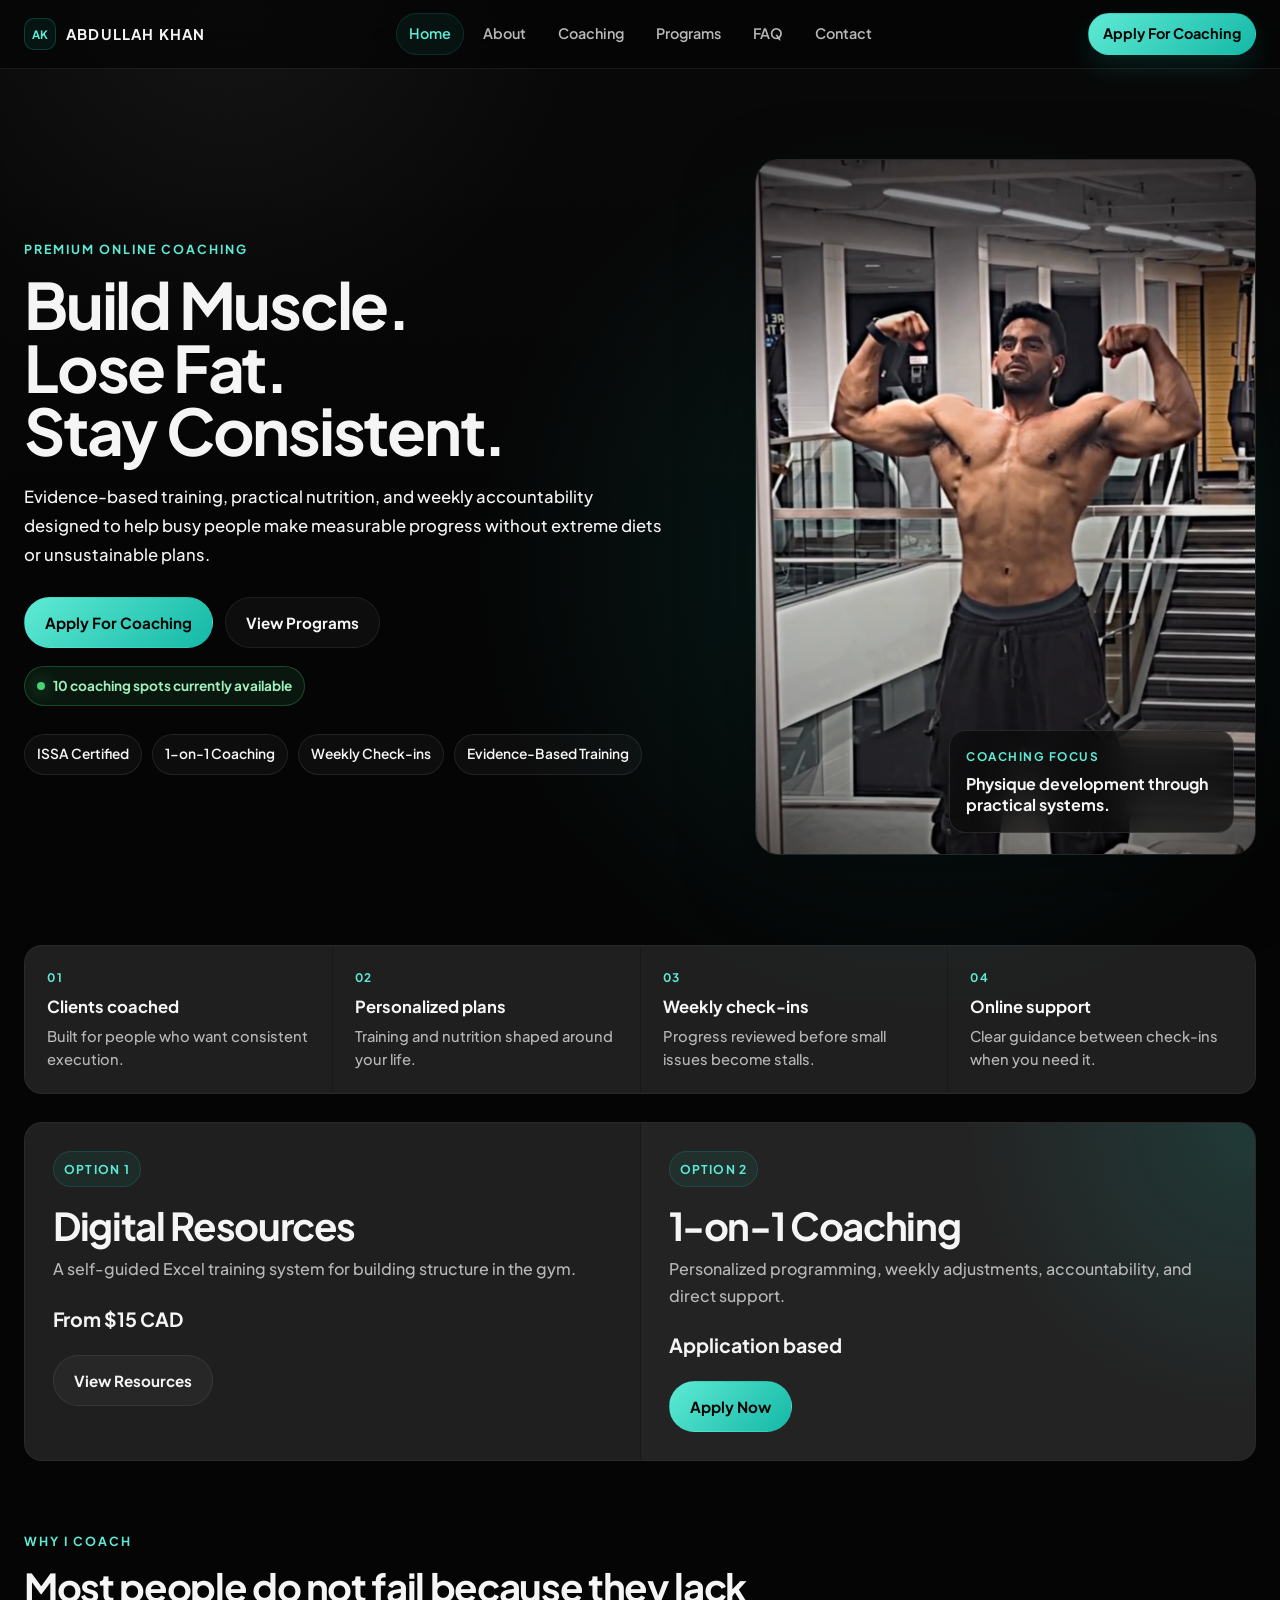
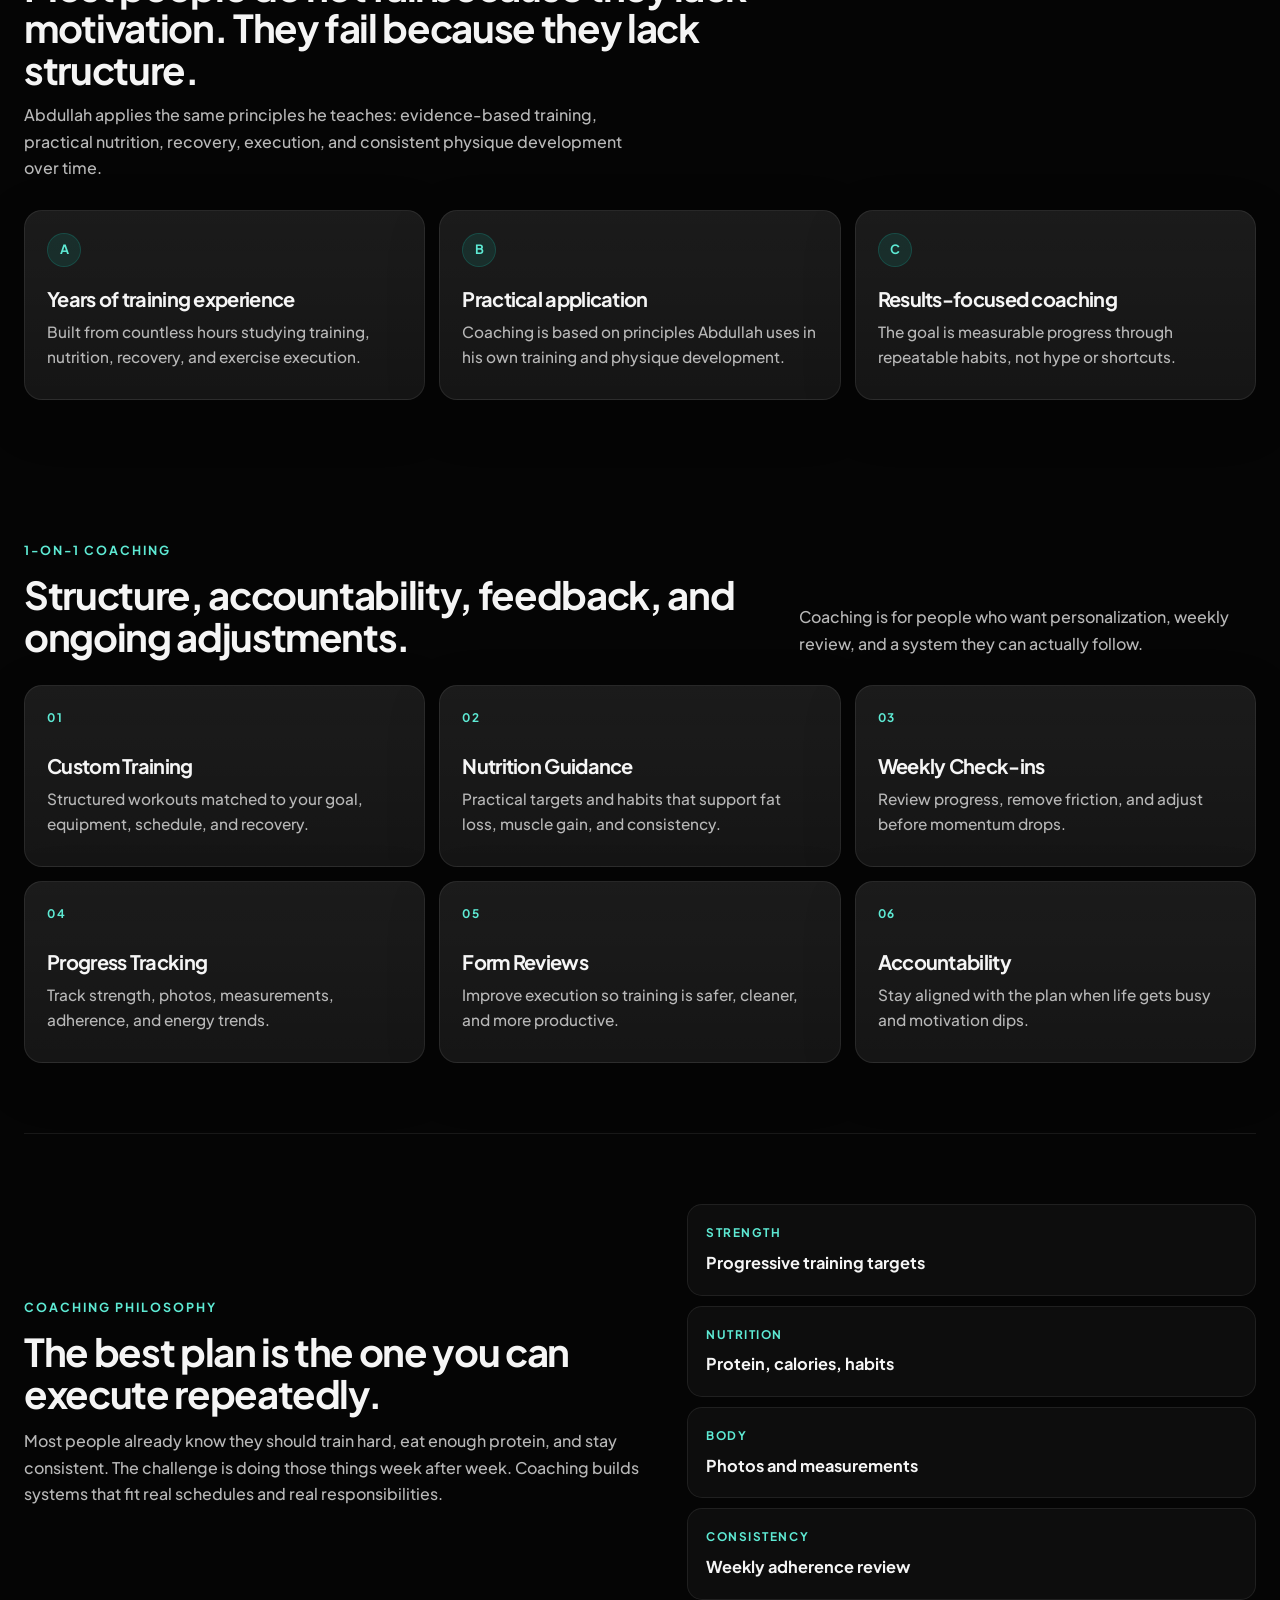
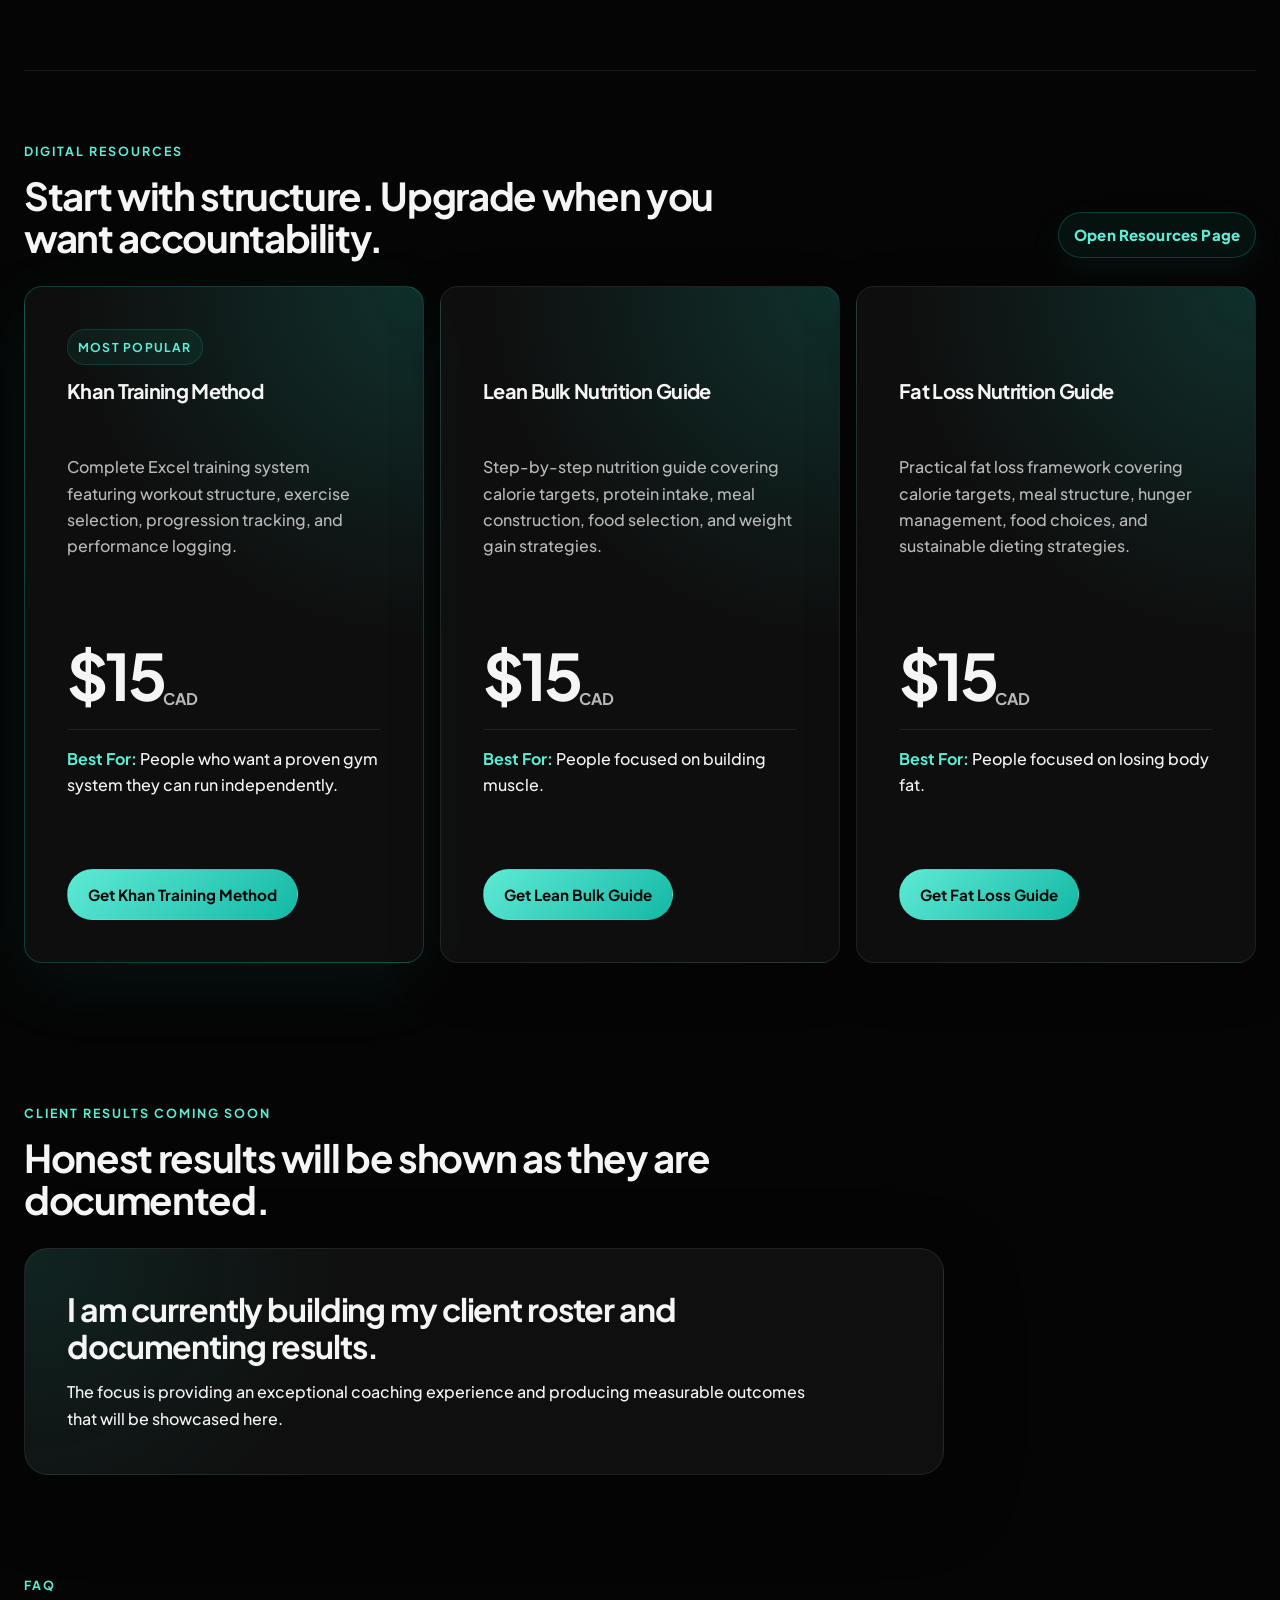
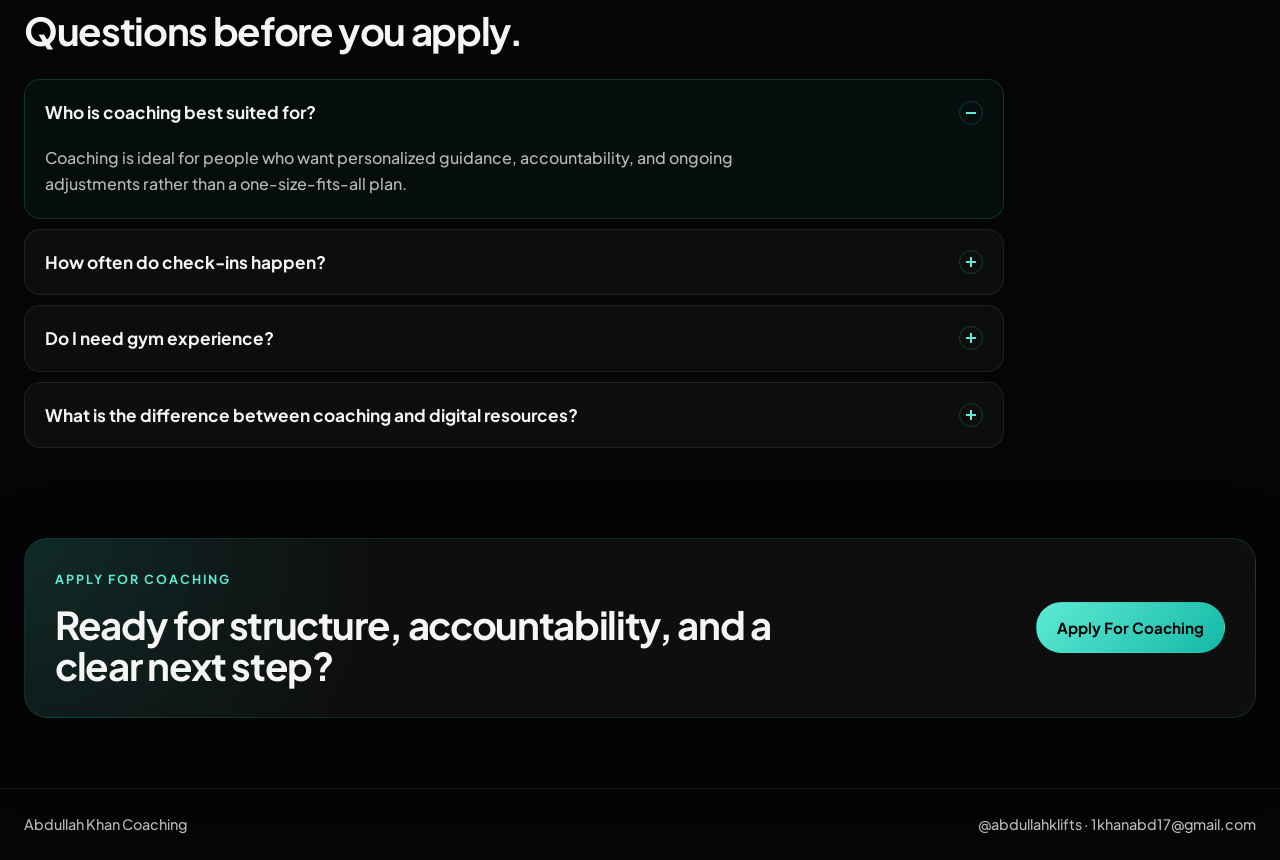
==== commit 3504ba8d: "Add files via upload" ====
--- a/index.html
+++ b/index.html
@@ -27,9 +27,9 @@
         <a href="#coaching">Coaching</a>
         <a href="#programs">Programs</a>
         <a href="#faq">FAQ</a>
-        <a href="#contact">Contact</a>
-      </div>
-      <a class="nav-cta" href="#contact">Apply For Coaching</a>
+        <a href="contact.html">Contact</a>
+      </div>
+      <a class="nav-cta" href="contact.html">Apply For Coaching</a>
     </nav>
   </header>
 
@@ -40,7 +40,7 @@
         <h1>Build Muscle.<br>Lose Fat.<br>Stay Consistent.</h1>
         <p class="hero-lead">Evidence-based training, practical nutrition, and weekly accountability designed to help busy people make measurable progress without extreme diets or unsustainable plans.</p>
         <div class="hero-actions">
-          <a class="button primary" href="#contact">Apply For Coaching</a>
+          <a class="button primary" href="contact.html">Apply For Coaching</a>
           <a class="button secondary" href="#programs">View Programs</a>
         </div>
         <div class="availability-badge">10 coaching spots currently available</div>
@@ -100,7 +100,7 @@
         <h2>1-on-1 Coaching</h2>
         <p>Personalized programming, weekly adjustments, accountability, and direct support.</p>
         <strong>Application based</strong>
-        <a class="button primary" href="#contact">Apply Now</a>
+        <a class="button primary" href="contact.html">Apply Now</a>
       </article>
     </section>
 
@@ -167,7 +167,7 @@
           <p class="eyebrow">Digital Resources</p>
           <h2>Start with structure. Upgrade when you want accountability.</h2>
         </div>
-        <a class="text-link" href="programs.html">Open resources page</a>
+        <a class="text-link" href="programs.html">Open Resources Page</a>
       </div>
       <div class="program-products compact-products">
         <article class="product-card flagship-product"><div class="badge-row"><div class="popular-badge">Most Popular</div></div><h3>Khan Training Method</h3><p>Complete Excel training system featuring workout structure, exercise selection, progression tracking, and performance logging.</p><div class="price">$15 <span>CAD</span></div><p class="best-for"><strong>Best For:</strong> People who want a proven gym system they can run independently.</p><a class="button primary" href="programs.html#purchase">Get Khan Training Method</a></article>
--- a/style.css
+++ b/style.css
@@ -1294,9 +1294,28 @@
 }
 
 .text-link {
+  display: inline-flex;
+  align-items: center;
+  justify-content: center;
+  width: fit-content;
+  border: 1px solid rgba(20, 184, 166, 0.28);
+  border-radius: 999px;
+  background: rgba(20, 184, 166, 0.075);
+  box-shadow: 0 14px 34px rgba(20, 184, 166, 0.08);
   color: var(--accent-soft);
-  font-weight: 700;
+  font-size: 0.94rem;
+  font-weight: 800;
+  letter-spacing: 0.01em;
+  padding: 10px 15px;
   text-decoration: none;
+  transition: transform 200ms ease, border-color 200ms ease, background 200ms ease, box-shadow 200ms ease;
+}
+
+.text-link:hover {
+  border-color: rgba(20, 184, 166, 0.42);
+  background: rgba(20, 184, 166, 0.12);
+  box-shadow: 0 18px 42px rgba(20, 184, 166, 0.13);
+  transform: translateY(-1px);
 }
 
 .footer {
